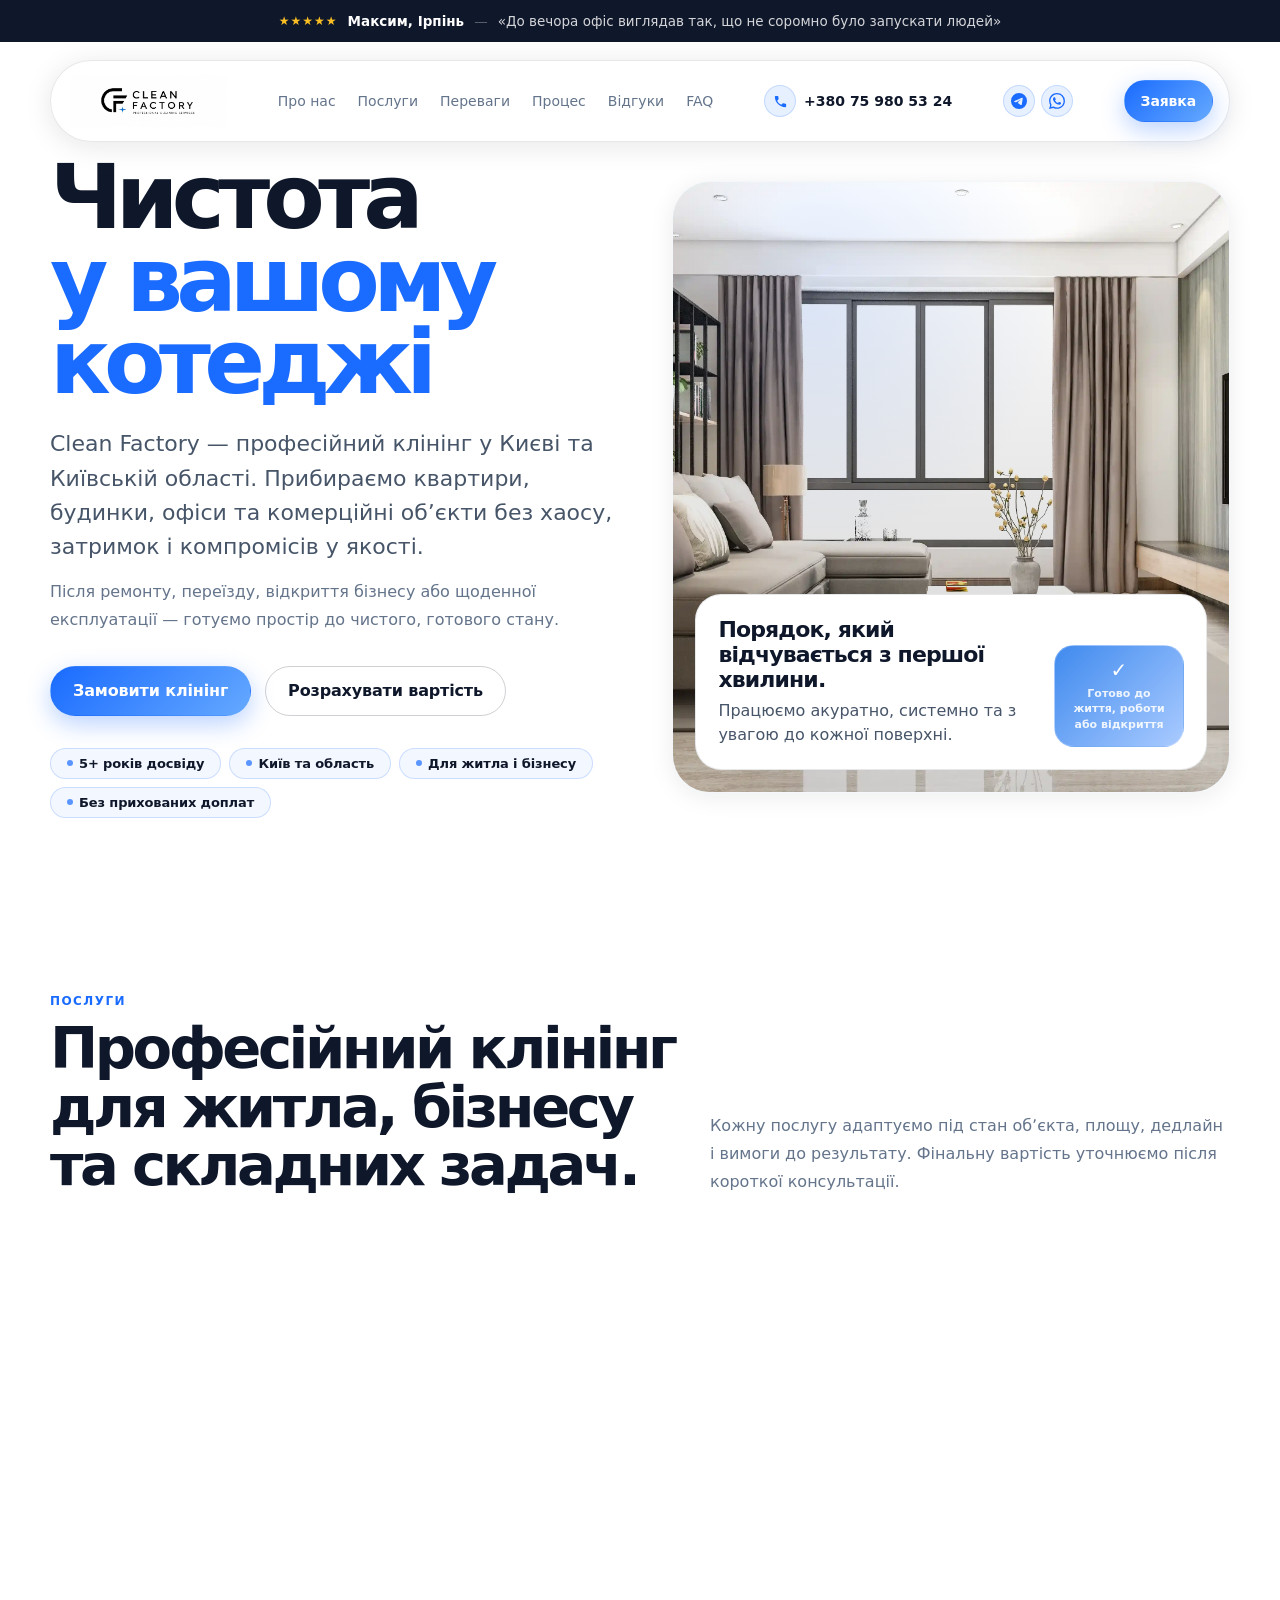
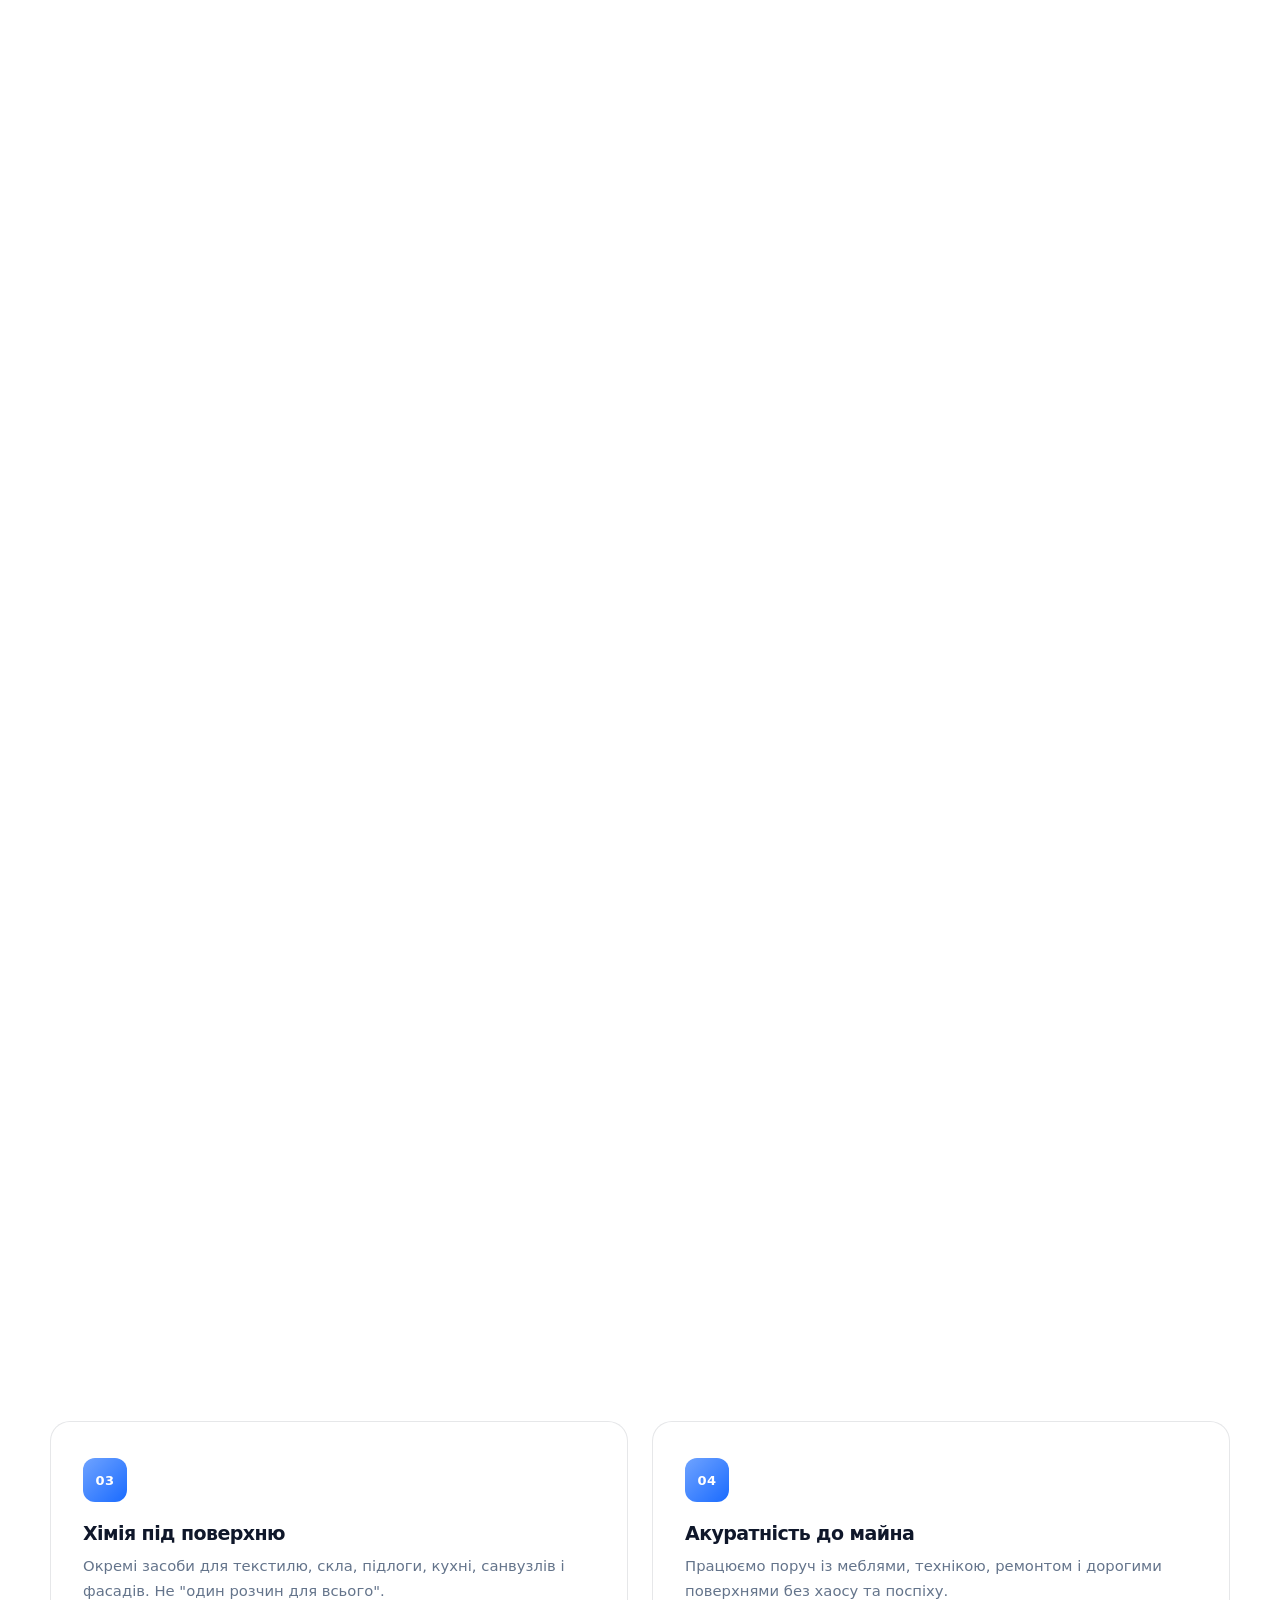
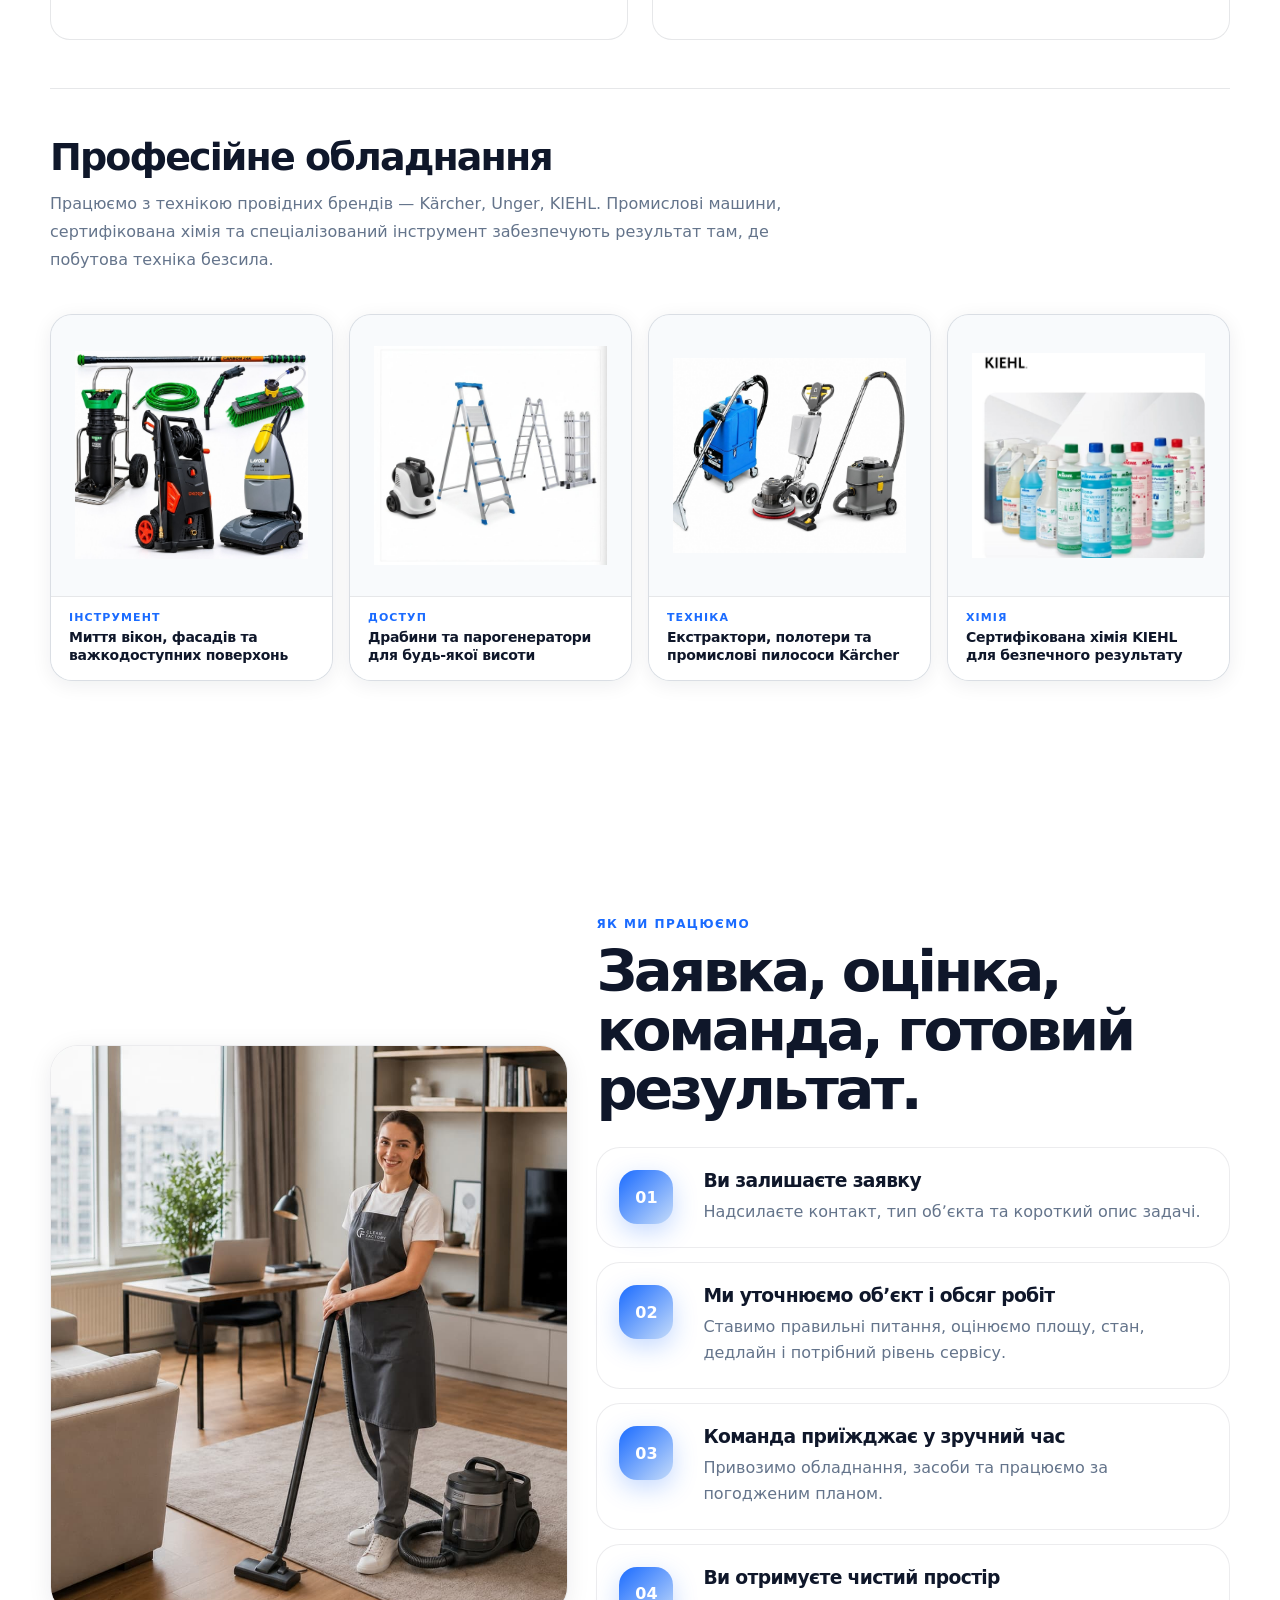
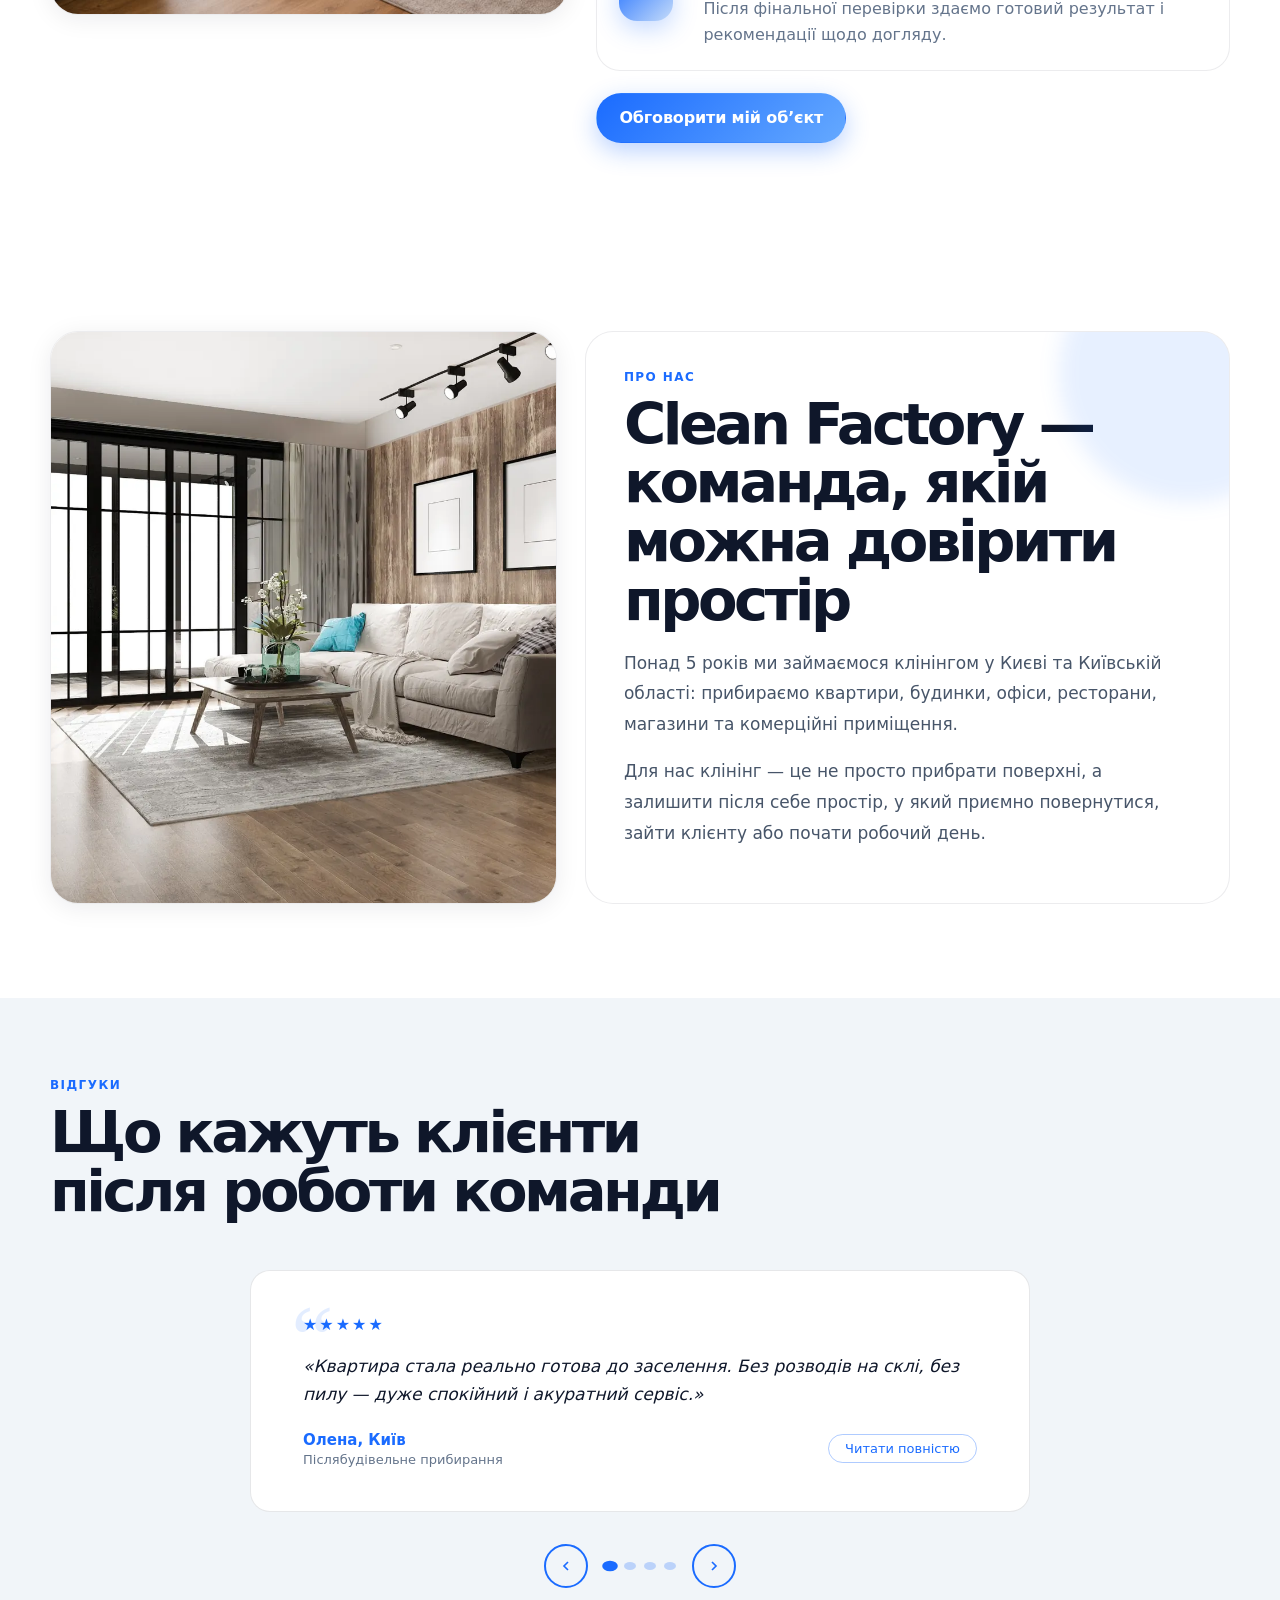
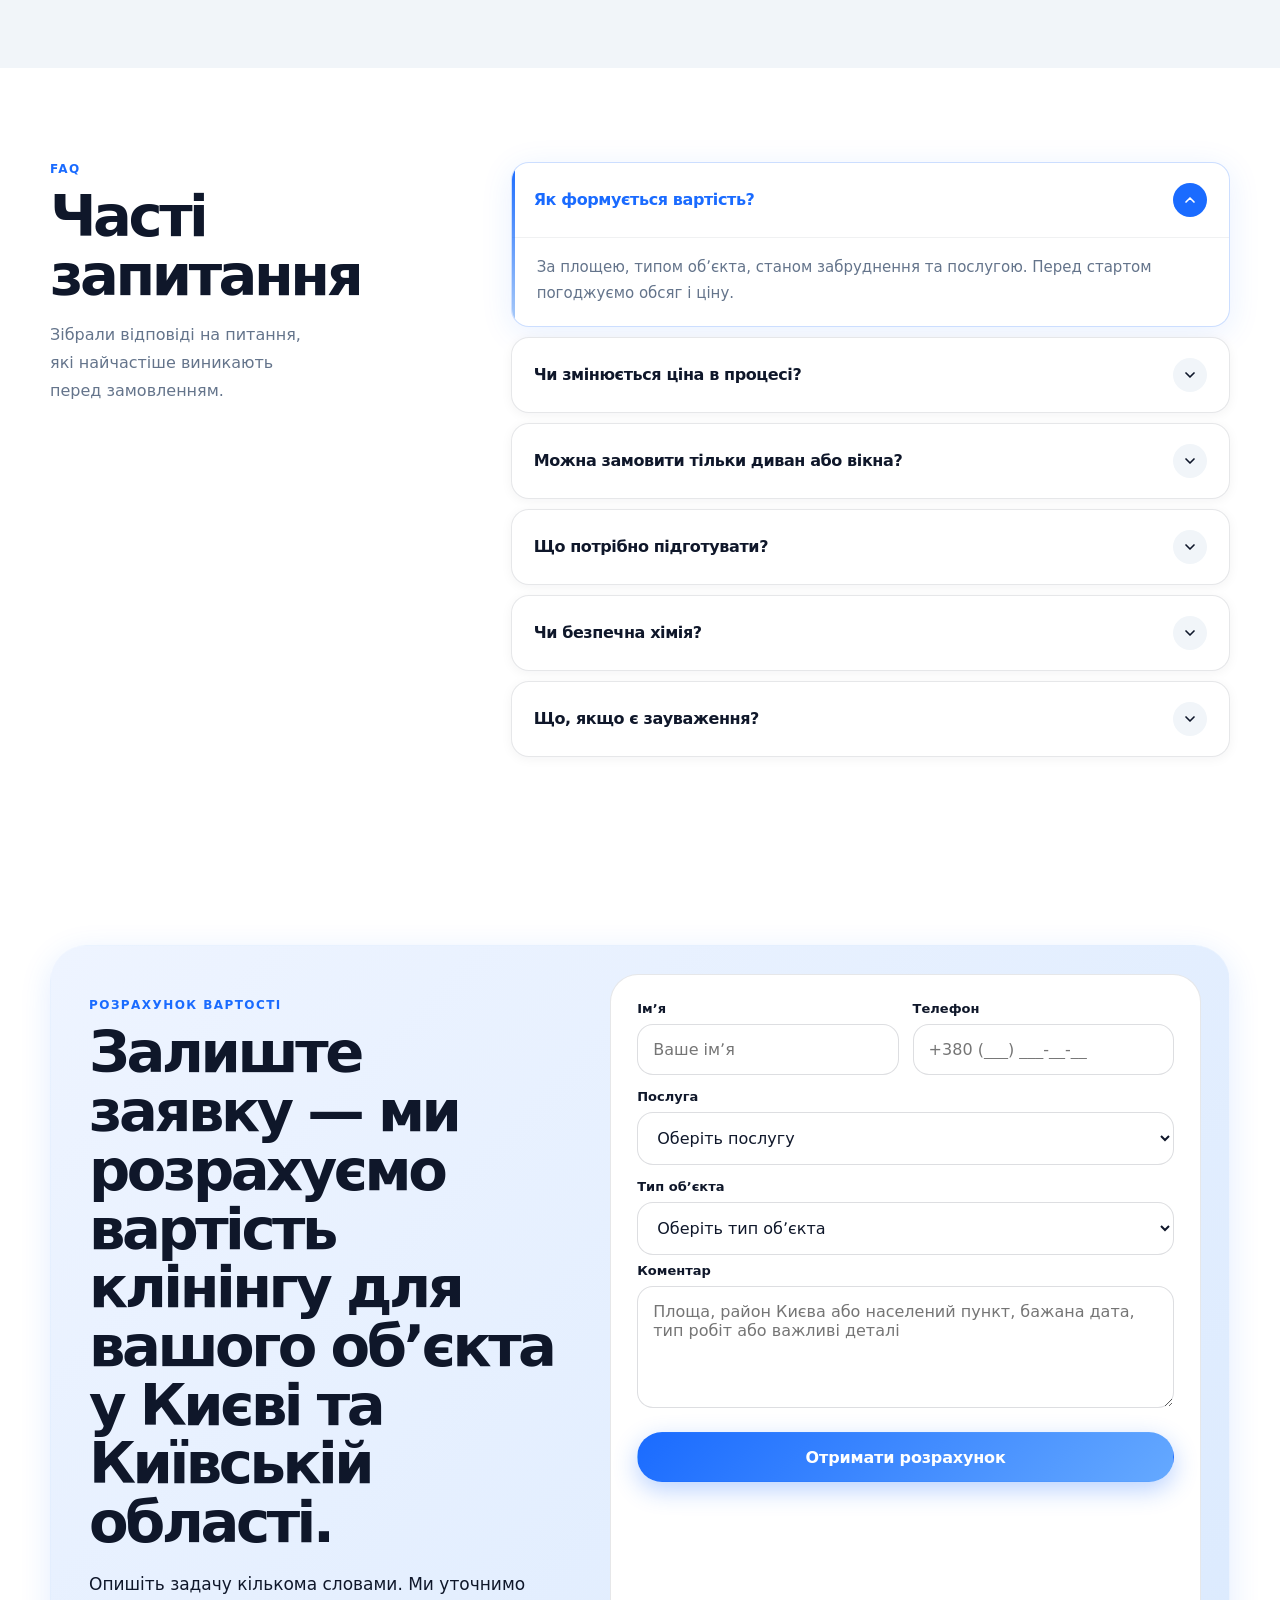
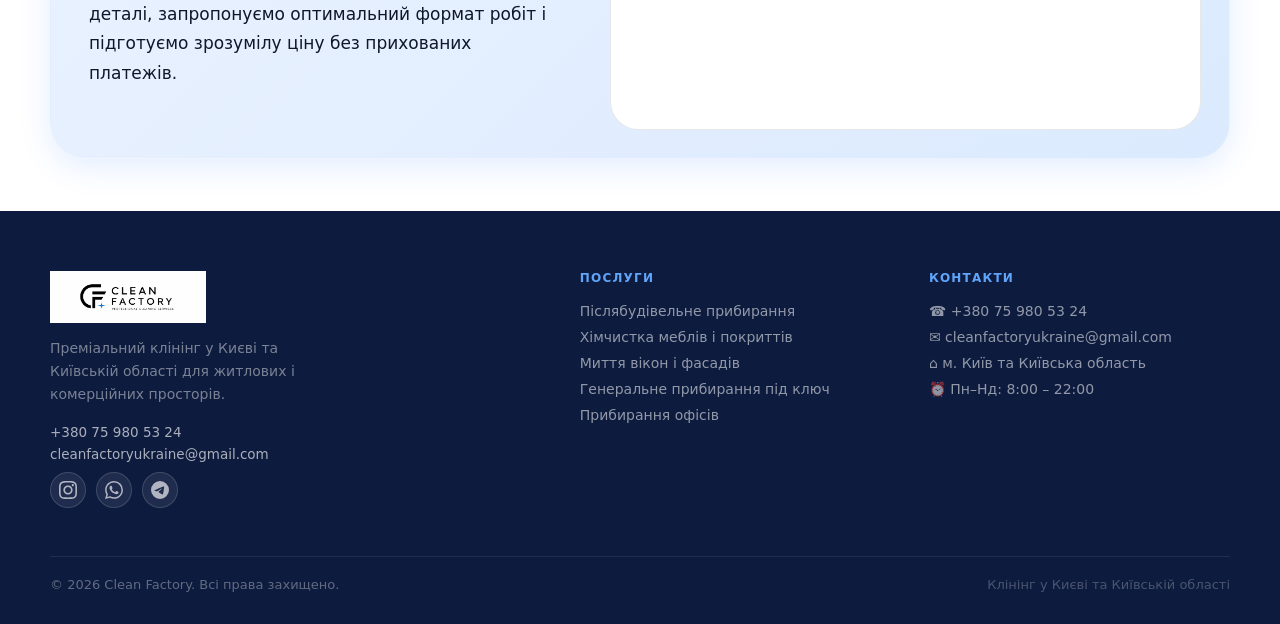
==== index.html @ 44029f69 "Initial commit" ====
<!doctype html>
<html lang="uk">
<head>
  <!-- Google Tag Manager -->
<script>(function(w,d,s,l,i){w[l]=w[l]||[];w[l].push({'gtm.start':
new Date().getTime(),event:'gtm.js'});var f=d.getElementsByTagName(s)[0],
j=d.createElement(s),dl=l!='dataLayer'?'&l='+l:'';j.async=true;j.src=
'https://www.googletagmanager.com/gtm.js?id='+i+dl;f.parentNode.insertBefore(j,f);
})(window,document,'script','dataLayer','GTM-N98GH2J8');</script>
<!-- End Google Tag Manager -->
  <meta charset="UTF-8" />
  <meta name="viewport" content="width=device-width, initial-scale=1.0" />
  <meta name="description" content="Clean Factory — преміальний клінінг у Києві та Київській області. Післябудівельне прибирання, хімчистка меблів і покриттів, миття вікон для квартир, будинків, офісів і комерційних об'єктів." />
  <title>Clean Factory — Клінінг у Києві та Київській області</title>
  <style>
    :root {
      --black: #0f172a;
      --dark: #f1f5f9;
      --gray: #475569;
      --blue: #1A6BFF;
      --white: #ffffff;
      --glass: rgba(15,23,42,.05);
      --line: rgba(15,23,42,.1);
      --muted: #64748b;
      --shadow: 0 4px 24px rgba(15,23,42,.08);
      --radius: 28px;
      --radius-sm: 18px;
      --container: 1180px;
    }

    * { box-sizing: border-box; }
    html {
      scroll-behavior: smooth;
      scroll-padding-top: 132px; /* topbar 42px + nav gap + nav height */
    }
    @media (max-width: 1024px) {
      html { scroll-padding-top: 120px; }
    }
    @media (max-width: 720px) {
      html { scroll-padding-top: 108px; }
    }
    @media (max-width: 480px) {
      html { scroll-padding-top: 134px; }
    }
    body {
      margin: 0;
      font-family: Inter, Montserrat, ui-sans-serif, system-ui, -apple-system, BlinkMacSystemFont, "Segoe UI", sans-serif;
      background: #ffffff;
      color: var(--black);
      overflow-x: hidden;
    }

    body::before {
      content: "";
      position: fixed;
      inset: 0;
      pointer-events: none;
      background-image: none;
      z-index: -1;
    }

    a { color: inherit; text-decoration: none; }
    img { display: block; width: 100%; height: auto; }
    button, input, select, textarea { font: inherit; }

    .container {
      width: min(var(--container), calc(100% - 40px));
      margin: 0 auto;
    }


    /* Topbar reviews */
    .topbar {
      position: fixed;
      top: 0;
      left: 0;
      right: 0;
      height: 42px;
      background: #0f172a;
      display: flex;
      align-items: center;
      justify-content: center;
      z-index: 60;
      overflow: hidden;
    }
    .topbar-item {
      position: absolute;
      display: flex;
      align-items: center;
      gap: 10px;
      font-size: 13.5px;
      color: rgba(255,255,255,.82);
      opacity: 0;
      transition: opacity .6s ease;
      pointer-events: none;
      padding: 0 16px;
      text-align: center;
      white-space: nowrap;
    }
    .topbar-item.active { opacity: 1; pointer-events: auto; }
    .topbar-stars { color: #fbbf24; letter-spacing: 1px; font-size: 12px; }
    .topbar-name { font-weight: 700; color: #fff; }
    .topbar-sep { color: rgba(255,255,255,.3); }

    @media (max-width: 720px) {
      .topbar { height: 38px; }
      .topbar-item { font-size: 12.5px; gap: 7px; }
      .topbar-sep,
      .topbar-item > span:last-child { display: none; }
    }
    @media (max-width: 480px) {
      .topbar { height: 36px; }
      .topbar-item { font-size: 12px; }
      .topbar-stars { font-size: 11px; }
    }


    .nav {
      position: fixed;
      top: 60px;
      left: 50%;
      transform: translateX(-50%);
      width: min(var(--container), calc(100% - 32px));
      z-index: 50;
      display: flex;
      align-items: center;
      justify-content: space-between;
      gap: 20px;
      padding: 14px 16px 14px 20px;
      border: 1px solid var(--line);
      border-radius: 999px;
      background: rgba(255,255,255,.96);
      backdrop-filter: blur(12px);
      box-shadow: 0 4px 28px rgba(15,23,42,.1);
    }

    .logo {
      display: flex;
      align-items: center;
    }
    .logo-img {
      height: 52px;
      width: auto;
      object-fit: contain;
      display: block;
    }
    .nav-close { display: none !important; }
    .nav-cta-mobile { display: none !important; }

    .nav-phone {
      display: flex;
      align-items: center;
      gap: 8px;
      color: var(--black);
      font-size: 14px;
      font-weight: 600;
      white-space: nowrap;
      text-decoration: none;
      flex-shrink: 0;
      transition: color .25s ease;
    }
    .nav-phone:hover { color: var(--blue); }
    .nav-phone-icon {
      width: 32px;
      height: 32px;
      border-radius: 50%;
      background: rgba(26,107,255,.1);
      border: 1px solid rgba(26,107,255,.18);
      display: flex;
      align-items: center;
      justify-content: center;
      color: var(--blue);
      flex-shrink: 0;
      transition: background .25s ease;
    }
    .nav-phone:hover .nav-phone-icon { background: rgba(26,107,255,.2); }
    .nav-social {
      display: flex;
      align-items: center;
      gap: 6px;
    }
    .nav-social-link {
      width: 32px;
      height: 32px;
      border-radius: 50%;
      background: rgba(26,107,255,.1);
      border: 1px solid rgba(26,107,255,.18);
      display: flex;
      align-items: center;
      justify-content: center;
      color: var(--blue);
      flex-shrink: 0;
      transition: background .25s ease;
      text-decoration: none;
    }
    .nav-social-link:hover { background: rgba(26,107,255,.2); }
    .footer-social { display: flex; gap: 10px; margin-top: 10px; }
    .footer-social-link {
      width: 36px;
      height: 36px;
      border-radius: 50%;
      background: rgba(255,255,255,.08);
      border: 1px solid rgba(255,255,255,.14);
      display: flex;
      align-items: center;
      justify-content: center;
      color: rgba(255,255,255,.65);
      transition: background .2s, color .2s;
      text-decoration: none;
    }
    .footer-social-link:hover { background: rgba(255,255,255,.18); color: #fff; }
    @media (max-width: 720px) {
      .nav-phone-text { display: none; }
      .nav-phone-icon { width: 38px; height: 38px; }
    }
    .nav-links {
      display: flex;
      align-items: center;
      gap: 22px;
      color: var(--muted);
      font-size: 14px;
    }
    .nav-links a { transition: color .25s ease; }
    .nav-links a:hover { color: var(--black); }

    .btn {
      display: inline-flex;
      align-items: center;
      justify-content: center;
      gap: 10px;
      min-height: 50px;
      padding: 0 22px;
      border-radius: 999px;
      border: 1px solid transparent;
      font-weight: 750;
      letter-spacing: -.01em;
      cursor: pointer;
      transition: transform .25s ease, box-shadow .25s ease, border-color .25s ease, background .25s ease;
    }
    .btn-primary {
      background: linear-gradient(135deg, var(--blue), #65a9ff);
      color: var(--white);
      box-shadow: 0 8px 24px rgba(26,107,255,.3);
    }
    @media (hover: hover) {
      .btn-primary:hover { transform: translateY(-3px); box-shadow: 0 12px 32px rgba(26,107,255,.4); }
    }
    .btn-ghost {
      background: transparent;
      color: var(--black);
      border-color: rgba(15,23,42,.2);
    }
    @media (hover: hover) {
      .btn-ghost:hover { transform: translateY(-3px); background: rgba(15,23,42,.04); border-color: rgba(15,23,42,.3); }
    }
    .nav .btn { min-height: 42px; padding: 0 16px; font-size: 14px; }

    .hero {
      min-height: 100svh;
      display: grid;
      align-items: center;
      padding: 148px 0 74px;
      position: relative;
    }
    .hero-grid {
      display: grid;
      grid-template-columns: 1.02fr .98fr;
      gap: 42px;
      align-items: center;
    }
    .eyebrow {
      display: inline-flex;
      align-items: center;
      gap: 10px;
      padding: 9px 13px;
      border-radius: 999px;
      color: var(--blue);
      background: rgba(26,107,255,.08);
      border: 1px solid rgba(26,107,255,.2);
      font-size: 13px;
      letter-spacing: .02em;
      margin-bottom: 24px;
    }
    .dot { width: 8px; height: 8px; border-radius: 999px; background: var(--blue); box-shadow: 0 0 24px var(--blue); }
    h1 {
      margin: 0;
      font-size: clamp(46px, 7vw, 92px);
      line-height: .92;
      letter-spacing: -.075em;
      max-width: 760px;
    }
    .blue-text { color: var(--blue); }
    .hero-lead {
      margin: 24px 0 0;
      max-width: 670px;
      color: var(--gray);
      font-size: clamp(18px, 2vw, 22px);
      line-height: 1.55;
    }
    .hero-copy {
      margin: 14px 0 32px;
      max-width: 620px;
      color: var(--muted);
      line-height: 1.75;
    }
    .hero-actions { display: flex; flex-wrap: wrap; gap: 14px; margin-bottom: 32px; }
    .micro-benefits {
      display: flex;
      flex-wrap: wrap;
      gap: 8px;
      max-width: 640px;
    }
    .micro-benefits span {
      display: inline-flex;
      align-items: center;
      gap: 6px;
      padding: 7px 16px;
      border-radius: 999px;
      border: 1px solid rgba(26,107,255,.18);
      background: rgba(26,107,255,.05);
      color: var(--black);
      font-size: 13px;
      font-weight: 550;
      letter-spacing: -.01em;
      white-space: nowrap;
    }
    .micro-benefits span::before {
      content: '';
      display: inline-block;
      width: 6px;
      height: 6px;
      border-radius: 50%;
      background: var(--blue);
      flex-shrink: 0;
      opacity: .7;
    }

    .hero-visual {
      position: relative;
      min-height: 610px;
      border-radius: 38px;
      overflow: hidden;
      background: var(--dark);
      box-shadow: var(--shadow);
      border: 1px solid rgba(255,255,255,.14);
      isolation: isolate;
    }
    .hero-visual img { height: 100%; min-height: 610px; object-fit: cover; filter: saturate(.96) contrast(1.05); }
    .hero-visual::before {
      content: "";
      position: absolute;
      inset: 0;
      background: linear-gradient(180deg, transparent, rgba(0,0,0,.18)), radial-gradient(circle at 25% 20%, rgba(26,107,255,.12), transparent 38%);
      z-index: 1;
    }
    .hero-card {
      position: absolute;
      left: 22px;
      right: 22px;
      bottom: 22px;
      z-index: 2;
      display: grid;
      grid-template-columns: 1fr auto;
      gap: 16px;
      align-items: end;
      padding: 22px;
      border-radius: 26px;
      background: #ffffff;
      border: 1px solid rgba(15,23,42,.1);
      backdrop-filter: blur(0px);
    }
    .hero-card strong { display: block; font-size: 22px; letter-spacing: -.04em; }
    .hero-card p { margin: 7px 0 0; color: var(--gray); line-height: 1.5; }
    .score {
      min-width: 112px;
      max-width: 130px;
      padding: 14px 16px;
      border-radius: 20px;
      display: flex;
      flex-direction: column;
      align-items: center;
      justify-content: center;
      text-align: center;
      gap: 6px;
      background: linear-gradient(135deg, rgba(47,128,237,.92), rgba(100,160,255,.55));
      border: 1px solid rgba(255,255,255,.22);
    }
    .score::before {
      content: '✓';
      display: block;
      font-size: 20px;
      font-weight: 800;
      color: #fff;
      line-height: 1;
    }
    .score small { display: block; font-size: 11px; color: rgba(255,255,255,.88); font-weight: 600; letter-spacing: 0; line-height: 1.4; }

    section { padding: 94px 0; }
    .section-head {
      display: flex;
      justify-content: space-between;
      gap: 28px;
      align-items: end;
      margin-bottom: 34px;
    }
    .section-kicker { color: var(--blue); font-weight: 800; letter-spacing: .12em; text-transform: uppercase; font-size: 12px; margin-bottom: 12px; }
    h2 {
      margin: 0;
      font-size: clamp(34px, 4.5vw, 58px);
      line-height: 1.02;
      letter-spacing: -.06em;
      max-width: 760px;
    }
    .section-text { color: var(--muted); line-height: 1.75; max-width: 520px; margin: 0; }

    .about-grid {
      display: grid;
      grid-template-columns: .88fr 1.12fr;
      gap: 28px;
      align-items: stretch;
    }
    .about-photo {
      border-radius: var(--radius);
      overflow: hidden;
      border: 1px solid rgba(15,23,42,.08);
      min-height: 520px;
      box-shadow: var(--shadow);
    }
    .about-photo img { height: 100%; object-fit: cover; }
    .about-content {
      border-radius: var(--radius);
      background: #ffffff;
      border: 1px solid rgba(15,23,42,.08);
      padding: 38px;
      display: flex;
      flex-direction: column;
      justify-content: space-between;
      overflow: hidden;
      position: relative;
    }
    .about-content::after {
      content: "";
      position: absolute;
      width: 260px;
      height: 260px;
      border-radius: 999px;
      right: -90px;
      top: -90px;
      background: rgba(26,107,255,.1);
      filter: blur(10px);
    }
    .about-content p { color: var(--gray); line-height: 1.8; font-size: 17px; max-width: 720px; position: relative; z-index: 2; }
    .stats {
      display: grid;
      grid-template-columns: repeat(3,1fr);
      gap: 12px;
      position: relative;
      z-index: 2;
      margin-top: 28px;
    }
    .stat { padding: 20px; border: 1px solid var(--line); border-radius: 20px; background: #ffffff; }
    .stat b { display: block; font-size: 34px; letter-spacing: -.05em; }
    .stat span { color: var(--muted); font-size: 13px; }

    .services-grid {
      display: grid;
      grid-template-columns: repeat(3, 1fr);
      gap: 18px;
    }
    .service-card {
      position: relative;
      min-height: 465px;
      border-radius: 26px;
      overflow: hidden;
      border: 1px solid var(--line);
      background: var(--dark);
      box-shadow: 0 4px 20px rgba(15,23,42,.08);
      transition: transform .28s ease, border-color .28s ease, box-shadow .28s ease;
      display: flex;
      flex-direction: column;
    }
    @media (hover: hover) {
      .service-card:hover { transform: translateY(-8px); border-color: rgba(26,107,255,.45); box-shadow: 0 12px 40px rgba(15,23,42,.12); }
    }
    .service-card img { height: 215px; object-fit: cover; filter: saturate(.95) contrast(1.03); flex-shrink: 0; }
    .service-card::before {
      content: "";
      position: absolute;
      inset: 0;
      background: linear-gradient(to bottom, transparent 50%, rgba(15,23,42,.08));
      pointer-events: none;
    }
    .service-body { padding: 24px; position: relative; flex: 1; display: flex; flex-direction: column; }
    .service-index { color: var(--blue); font-weight: 800; font-size: 12px; letter-spacing: .14em; }
    .service-body h3 { margin: 10px 0 10px; font-size: 22px; line-height: 1.15; letter-spacing: -.04em; }
    .service-body p { margin: 0; color: var(--muted); line-height: 1.62; font-size: 14.8px; }
    .service-bottom {
      display: flex;
      align-items: center;
      justify-content: space-between;
      gap: 12px;
      margin-top: auto;
      padding-top: 20px;
    }
    .price { color: var(--black); font-weight: 850; letter-spacing: -.03em; }
    .service-bottom .btn { min-height: 40px; padding: 0 14px; font-size: 13px; }


    /* Benefit cards */
    .benefit-cards {
      display: grid;
      grid-template-columns: repeat(2, 1fr);
      gap: 24px;
      margin: 48px 0;
    }
    .benefit-card {
      background: var(--white);
      border: 1px solid var(--line);
      border-radius: 20px;
      padding: 36px 32px;
      transition: border-color .25s, box-shadow .25s;
    }
    .benefit-card:hover { border-color: rgba(26,107,255,.35); box-shadow: 0 8px 28px rgba(15,23,42,.08); }
    .benefit-card-num {
      display: inline-flex;
      width: 44px;
      height: 44px;
      border-radius: 12px;
      background: linear-gradient(135deg, #6fa3ff, #1a6bff);
      color: #fff;
      font-weight: 800;
      font-size: 13px;
      align-items: center;
      justify-content: center;
      margin-bottom: 20px;
      letter-spacing: .04em;
    }
    .benefit-card h3 { font-size: 19px; margin: 0 0 10px; letter-spacing: -.03em; }
    .benefit-card p { color: var(--muted); line-height: 1.65; margin: 0; font-size: 14.8px; }

    /* Reviews slider */
    #reviews { padding: 80px 0; background: var(--dark); }
    .reviews-wrap { position: relative; margin-top: 48px; }
    .reviews-overflow { overflow: hidden; border-radius: 20px; }
    .reviews-track {
      display: flex;
      transition: transform .55s cubic-bezier(.4,0,.2,1);
    }
    .review-card {
      min-width: 100%;
      padding: 0;
    }
    .review-inner {
      background: var(--white);
      border: 1px solid var(--line);
      border-radius: 20px;
      padding: 44px 52px;
      max-width: 780px;
      margin: 0 auto;
      position: relative;
    }
    .review-inner::before {
      content: "\201C";
      position: absolute;
      top: 20px;
      left: 40px;
      font-size: 96px;
      line-height: 1;
      color: rgba(26,107,255,.12);
      font-family: Georgia, serif;
      pointer-events: none;
    }
    .review-stars { color: var(--blue); font-size: 16px; margin-bottom: 18px; letter-spacing: 2px; }
    .review-quote { font-size: 17px; line-height: 1.68; color: var(--black); margin: 0 0 22px; font-style: italic; position: relative; z-index: 1; }
    .review-footer { display: flex; align-items: center; justify-content: space-between; gap: 12px; flex-wrap: wrap; }
    .review-author { font-weight: 700; font-size: 15px; color: var(--blue); }
    .review-service { font-size: 13px; color: var(--muted); margin-top: 3px; }
    .review-expand-btn { background: none; border: 1px solid rgba(26,107,255,.35); color: var(--blue); font-size: 13px; padding: 6px 16px; border-radius: 999px; cursor: pointer; transition: background .2s, color .2s; white-space: nowrap; flex-shrink: 0; }
    .review-expand-btn:hover { background: var(--blue); color: #fff; border-color: var(--blue); }
    .review-full-text { font-size: 15px; line-height: 1.7; color: var(--muted); margin: 18px 0 0; display: none; }
    .review-full-text.open { display: block; }
    .reviews-controls {
      display: flex;
      align-items: center;
      justify-content: center;
      gap: 16px;
      margin-top: 32px;
    }
    .reviews-btn {
      width: 44px;
      height: 44px;
      border-radius: 50%;
      border: 2px solid var(--blue);
      background: transparent;
      color: var(--blue);
      font-size: 18px;
      cursor: pointer;
      display: flex;
      align-items: center;
      justify-content: center;
      transition: background .2s, color .2s;
      flex-shrink: 0;
    }
    .reviews-btn:hover { background: var(--blue); color: #fff; }
    .reviews-dots { display: flex; gap: 8px; align-items: center; }
    .reviews-dot {
      width: 8px;
      height: 8px;
      border-radius: 50%;
      background: rgba(26,107,255,.25);
      cursor: pointer;
      transition: background .25s, transform .25s;
      border: none;
    }
    .reviews-dot.active { background: var(--blue); transform: scale(1.3); }

    /* Feature blocks (Equipment / Team / etc.) */
    .feat-blocks { margin-top: 16px; }
    .feat-block {
      padding: 48px 0;
      border-top: 1px solid var(--line);
    }
    .feat-block-head {
      display: grid;
      grid-template-columns: 68px 1fr;
      gap: 32px;
      align-items: start;
      margin-bottom: 32px;
    }
    .feat-num {
      font-size: 12px;
      font-weight: 800;
      letter-spacing: .14em;
      text-transform: uppercase;
      color: var(--blue);
      padding-top: 10px;
    }
    .feat-title {
      margin: 0 0 12px;
      font-size: clamp(26px, 3vw, 38px);
      letter-spacing: -.05em;
      line-height: 1.08;
    }
    .feat-desc {
      margin: 0;
      color: var(--muted);
      line-height: 1.74;
      font-size: 16px;
      max-width: 740px;
    }
    .feat-block--full .feat-block-head { grid-template-columns: 1fr; }

    .process-wrap {
      display: grid;
      grid-template-columns: .9fr 1.1fr;
      gap: 28px;
      align-items: center;
    }
    .process-visual { position: relative; border-radius: var(--radius); overflow: hidden; border: 1px solid rgba(15,23,42,.08); min-height: 570px; box-shadow: var(--shadow); }
    .process-visual img { position: absolute; inset: 0; width: 100%; height: 100%; object-fit: cover; display: block; }
    .steps { display: grid; gap: 14px; }
    .step {
      display: grid;
      grid-template-columns: 66px 1fr;
      gap: 18px;
      align-items: start;
      padding: 22px;
      border-radius: 24px;
      border: 1px solid rgba(15,23,42,.08);
      background: #ffffff;
    }
    .step-number {
      color: #ffffff;
      width: 54px;
      height: 54px;
      border-radius: 18px;
      display: grid;
      place-items: center;
      background: linear-gradient(135deg, var(--blue), rgba(47,128,237,.28));
      font-weight: 850;
      box-shadow: 0 8px 24px rgba(26,107,255,.25);
    }
    .step h3 { margin: 0 0 8px; letter-spacing: -.035em; }
    .step p { margin: 0; color: var(--muted); line-height: 1.62; }
    .process-actions { margin-top: 22px; }

    /* FAQ */
    .faq-wrap {
      display: grid;
      grid-template-columns: minmax(210px, .9fr) 1.6fr;
      gap: 56px;
      align-items: start;
    }
    .faq-intro { position: sticky; top: 140px; }
    .faq-intro .section-text { margin-top: 16px; max-width: 270px; }
    .faq-list { display: flex; flex-direction: column; gap: 10px; }
    .faq-item {
      position: relative;
      background: var(--white);
      border-radius: var(--radius-sm);
      border: 1px solid var(--line);
      box-shadow: 0 2px 12px rgba(15,23,42,.05);
      overflow: hidden;
      transition: border-color .25s, box-shadow .25s;
    }
    .faq-item::before {
      content: '';
      position: absolute;
      left: 0; top: 0; bottom: 0;
      width: 3px;
      background: linear-gradient(180deg, var(--blue), rgba(47,128,237,.4));
      opacity: 0;
      transition: opacity .3s;
    }
    .faq-item.open {
      border-color: rgba(26,107,255,.22);
      box-shadow: 0 6px 32px rgba(26,107,255,.1);
    }
    .faq-item.open::before { opacity: 1; }
    .faq-question {
      width: 100%;
      background: none;
      border: none;
      cursor: pointer;
      display: flex;
      justify-content: space-between;
      align-items: center;
      gap: 16px;
      padding: 20px 22px;
      text-align: left;
      font-size: 16px;
      font-weight: 700;
      color: var(--black);
      letter-spacing: -.025em;
      line-height: 1.4;
      transition: color .2s;
    }
    .faq-question:hover { color: var(--blue); }
    .faq-item.open .faq-question { color: var(--blue); }
    .faq-chevron {
      flex-shrink: 0;
      width: 34px; height: 34px;
      border-radius: 50%;
      background: var(--dark);
      display: grid;
      place-items: center;
      transition: background .25s, transform .38s cubic-bezier(.4,0,.2,1);
    }
    .faq-chevron svg { stroke: var(--black); transition: stroke .25s; }
    .faq-item.open .faq-chevron { background: var(--blue); transform: rotate(180deg); }
    .faq-item.open .faq-chevron svg { stroke: #fff; }
    .faq-answer {
      display: grid;
      grid-template-rows: 0fr;
      transition: grid-template-rows .38s cubic-bezier(.4,0,.2,1);
    }
    .faq-item.open .faq-answer { grid-template-rows: 1fr; }
    .faq-answer-inner { overflow: hidden; }
    .faq-answer-body {
      padding: 0 22px 20px 25px;
      color: var(--muted);
      line-height: 1.75;
      font-size: 15px;
      border-top: 1px solid rgba(15,23,42,.06);
      padding-top: 16px;
    }

    .gallery {
      display: grid;
      grid-template-columns: 1.18fr .82fr .82fr;
      grid-auto-rows: 260px;
      gap: 16px;
    }
    .gallery-item {
      position: relative;
      overflow: hidden;
      border-radius: 26px;
      border: 1px solid var(--line);
      background: var(--dark);
      box-shadow: 0 4px 16px rgba(15,23,42,.08);
    }
    .gallery-item:nth-child(1) { grid-row: span 2; }
    .gallery-item:nth-child(4) { grid-column: span 2; }
    .gallery-item img { height: 100%; object-fit: cover; transition: transform .6s ease; }
    @media (hover: hover) {
      .gallery-item:hover img { transform: scale(1.055); }
    }
    .caption {
      position: absolute;
      left: 14px;
      bottom: 14px;
      padding: 10px 13px;
      border-radius: 999px;
      background: rgba(26,107,255,.25);
      border: 1px solid rgba(255,255,255,.16);
      backdrop-filter: blur(14px);
      color: rgb(255, 255, 255);
      font-size: 13px;
      font-weight: 700;
    }

    /* Team photo grid */
    .team-grid {
      display: grid;
      grid-template-columns: repeat(4, 1fr);
      gap: 16px;
    }
    .team-card {
      border-radius: 22px;
      overflow: hidden;
      border: 1px solid var(--line);
      background: var(--dark);
      box-shadow: 0 4px 20px rgba(15,23,42,.07);
      transition: transform .28s ease, box-shadow .28s ease;
    }
    @media (hover: hover) {
      .team-card:hover { transform: translateY(-6px); box-shadow: 0 12px 36px rgba(15,23,42,.13); }
    }
    .team-card img {
      width: 100%;
      aspect-ratio: 3 / 4;
      object-fit: cover;
      object-position: top center;
      display: block;
    }

    /* Equipment showcase */
    .equip-grid {
      display: grid;
      grid-template-columns: repeat(4, 1fr);
      gap: 16px;
      margin-top: 40px;
    }
    .equip-card {
      border-radius: 22px;
      overflow: hidden;
      border: 1px solid var(--line);
      background: var(--dark);
      box-shadow: 0 4px 20px rgba(15,23,42,.07);
      transition: transform .28s ease, box-shadow .28s ease;
    }
    @media (hover: hover) {
      .equip-card:hover { transform: translateY(-6px); box-shadow: 0 12px 36px rgba(15,23,42,.13); }
    }
    .equip-card-img {
      width: 100%;
      aspect-ratio: 1 / 1;
      object-fit: contain;
      background: #f8fafc;
      padding: 24px;
    }
    .equip-card-label {
      padding: 14px 18px 16px;
      background: #ffffff;
      border-top: 1px solid var(--line);
    }
    .equip-card-label span {
      display: block;
      font-size: 11px;
      font-weight: 800;
      letter-spacing: .1em;
      text-transform: uppercase;
      color: var(--blue);
      margin-bottom: 4px;
    }
    .equip-card-label p {
      margin: 0;
      font-size: 14px;
      font-weight: 650;
      color: var(--black);
      letter-spacing: -.02em;
      line-height: 1.3;
    }

    .cta-section { padding-bottom: 38px; }
    .cta-card {
      display: grid;
      grid-template-columns: .92fr 1.08fr;
      gap: 28px;
      padding: 28px;
      border-radius: 36px;
      border: 1px solid rgba(255,255,255,.16);
      background: linear-gradient(135deg, #EEF4FF 0%, #DBEAFE 100%);
      box-shadow: 0 8px 32px rgba(26,107,255,.12);
      overflow: hidden;
      position: relative;
    }
    .cta-info { padding: 24px 18px 24px 10px; }
    .cta-info p { color: var(--black); line-height: 1.75; font-size: 17px; }
    .contact-list { display: grid; gap: 12px; margin-top: 28px; }
    .contact-list a, .contact-list span {
      display: flex;
      gap: 12px;
      align-items: center;
      color: var(--gray);
      padding: 14px 16px;
      border-radius: 18px;
      background: rgba(255,255,255,.7);
      border: 1px solid rgba(15,23,42,.08);
    }
    .form {
      padding: 26px;
      border-radius: 28px;
      background: #ffffff;
      border: 1px solid rgba(15,23,42,.1);
      backdrop-filter: none;
    }
    .form-grid { display: grid; grid-template-columns: repeat(2,1fr); gap: 14px; }
    .field { display: grid; gap: 8px; }
    .field.full { grid-column: 1 / -1; }
    label { color: var(--black); font-size: 13px; font-weight: 700; }
    input, select, textarea {
      width: 100%;
      border: 1px solid rgba(15,23,42,.14);
      background: #ffffff;
      color: var(--black);
      border-radius: 16px;
      padding: 15px 15px;
      outline: none;
      transition: border-color .25s ease, box-shadow .25s ease, background .25s ease;
    }
    select option { background: #ffffff; color: #0f172a; }
    textarea { min-height: 122px; resize: vertical; }
    input:focus, select:focus, textarea:focus {
      border-color: rgba(26,107,255,.7);
      box-shadow: 0 0 0 4px rgba(26,107,255,.12);
      background: #ffffff;
    }
    .form .btn { width: 100%; margin-top: 16px; }
    .form-note { color: var(--gray); font-size: 12.5px; line-height: 1.5; margin: 14px 0 0; }

    .site-footer {
      padding: 60px 0 0;
      color: rgba(255,255,255,.55);
      font-size: 14px;
      border-top: none;
      background: #0d1b3e;
    }
    .footer-top {
      display: grid;
      grid-template-columns: 1.6fr 1fr 1fr;
      gap: 48px;
      padding-bottom: 48px;
    }
    .footer-logo { font-size: 16px; margin-bottom: 14px; }
    .footer-desc { color: rgba(255,255,255,.45); line-height: 1.65; margin: 0 0 18px; max-width: 280px; }
    .footer-contacts-inline { display: flex; flex-direction: column; gap: 6px; }
    .footer-contacts-inline a { color: rgba(255,255,255,.65); font-size: 13.5px; transition: color .2s; }
    .footer-contacts-inline a:hover { color: var(--white); }
    .footer-col-title {
      font-weight: 700;
      font-size: 12px;
      letter-spacing: .1em;
      text-transform: uppercase;
      color: #60a5fa;
      margin-bottom: 18px;
    }
    .footer-col ul { list-style: none; margin: 0; padding: 0; display: flex; flex-direction: column; gap: 10px; }
    .footer-col ul li a,
    .footer-col ul li span { color: rgba(255,255,255,.55); transition: color .2s; font-size: 14px; }
    .footer-col ul li a:hover { color: var(--white); }
    .footer-bottom {
      display: flex;
      justify-content: space-between;
      align-items: center;
      gap: 16px;
      border-top: 1px solid rgba(255,255,255,.08);
      padding: 20px 0 32px;
      font-size: 13px;
      color: rgba(255,255,255,.35);
    }
    .footer-tagline { color: rgba(255,255,255,.25); }

    .reveal { opacity: 0; transform: translateY(26px); transition: opacity .75s ease, transform .75s ease; }
    .reveal.in-view { opacity: 1; transform: translateY(0); }

    .mobile-menu-btn { display: none; }

    .nav-burger {
      display: none;
      flex-direction: column;
      justify-content: center;
      gap: 5px;
      width: 40px;
      height: 40px;
      padding: 8px;
      background: var(--glass);
      border: 1px solid var(--line);
      border-radius: 10px;
      cursor: pointer;
      flex-shrink: 0;
    }
    .nav-burger span {
      display: block;
      width: 100%;
      height: 2px;
      background: var(--black);
      border-radius: 2px;
      transition: transform .25s ease, opacity .25s ease;
      transform-origin: center;
    }
    .nav-burger.open span:nth-child(1) { transform: translateY(7px) rotate(45deg); }
    .nav-burger.open span:nth-child(2) { opacity: 0; transform: scaleX(0); }
    .nav-burger.open span:nth-child(3) { transform: translateY(-7px) rotate(-45deg); }

    .nav-overlay {
      display: none;
      position: fixed;
      inset: 0;
      background: rgba(0,0,0,.55);
      z-index: 40;
      backdrop-filter: blur(4px);
      opacity: 0;
      pointer-events: none;
      transition: opacity .25s ease;
    }
    .nav-overlay.open { opacity: 1; pointer-events: auto; }

    @media (max-width: 1024px) {
      .hero-grid, .about-grid, .process-wrap, .faq-wrap, .cta-card { grid-template-columns: 1fr; }
      .faq-intro { position: static; }
      .services-grid, .benefits { grid-template-columns: repeat(2, 1fr); }
      .equip-grid, .team-grid { grid-template-columns: repeat(2, 1fr); }
      .review-inner { padding: 36px 40px; }
      .services-grid { grid-template-columns: repeat(2, 1fr); }
      .gallery { grid-template-columns: repeat(2, 1fr); }
      .gallery-item:nth-child(1), .gallery-item:nth-child(4) { grid-row: auto; grid-column: auto; }
      .nav-links { display: none; }
      .nav-burger { display: flex; }
      .nav-links.open {
        display: flex;
        flex-direction: column;
        align-items: flex-start;
        gap: 0;
        position: fixed;
        top: 0;
        left: 0;
        right: 0;
        background: rgba(17,17,17,.97);
        backdrop-filter: blur(24px);
        border-bottom: 1px solid var(--line);
        padding: 72px 24px 32px;
        z-index: 65;
        animation: slideDown .28s ease;
      }
      .nav-links.open a {
        width: 100%;
        font-size: 18px;
        font-weight: 600;
        color: var(--white);
        padding: 14px 0;
        border-bottom: 1px solid var(--line);
      }
      .nav-links.open a:last-child { border-bottom: none; }
      .nav-close {
        display: none;
        position: absolute;
        top: 16px;
        right: 16px;
        width: 40px;
        height: 40px;
        align-items: center;
        justify-content: center;
        background: #ffffff;
        border: 1px solid var(--line);
        border-radius: 10px;
        color: var(--black);
        font-size: 22px;
        line-height: 1;
        cursor: pointer;
      }
      .nav-links.open .nav-close { display: flex !important; }
      .nav-links.open .nav-cta-mobile {
        display: inline-flex;
        margin-top: 20px;
        width: 100%;
        justify-content: center;
        padding: 0 22px;
        min-height: 50px;
        border-bottom: none !important;
        font-size: 15px;
      }
      .nav-overlay { display: block; }

      .hero {
        overflow: hidden;
        background:
          radial-gradient(ellipse 65% 55% at 94% 6%, rgba(26,107,255,.11) 0%, transparent 60%),
          radial-gradient(ellipse 55% 45% at 6% 90%, rgba(26,107,255,.07) 0%, transparent 55%),
          #fff;
      }
      .hero::before {
        content: '';
        position: absolute;
        width: 380px;
        height: 380px;
        border-radius: 50%;
        background: radial-gradient(circle, rgba(26,107,255,.24) 0%, rgba(101,169,255,.07) 55%, transparent 100%);
        right: -110px;
        top: 10px;
        filter: blur(56px);
        animation: orbDrift 7s ease-in-out infinite;
        pointer-events: none;
        z-index: 0;
      }
      .hero::after {
        content: '';
        position: absolute;
        width: 270px;
        height: 270px;
        border-radius: 50%;
        background: radial-gradient(circle, rgba(26,107,255,.18) 0%, rgba(101,169,255,.05) 60%, transparent 100%);
        left: -80px;
        bottom: 30px;
        filter: blur(48px);
        animation: orbDrift 9s ease-in-out infinite reverse;
        pointer-events: none;
        z-index: 0;
      }
      .hero .container { position: relative; z-index: 1; }
      .footer-top { grid-template-columns: 1fr 1fr; gap: 32px; }
      .footer-brand { grid-column: 1 / -1; }

      /* Hero: hide visual on tablet/mobile */
      .hero { padding-bottom: 40px; }
      .hero-visual { display: none; }
      .about-photo { display: none !important; }
      .process-visual { display: none !important; }
      .br-desktop { display: none; }
    }

    @media (max-width: 720px) {
      .benefit-cards { grid-template-columns: 1fr; }
      .review-inner { padding: 32px 28px; }
      .container { width: min(100% - 28px, var(--container)); }
      .nav { top: 52px; border-radius: 22px; width: calc(100% - 20px); gap: 8px; padding: 10px 12px 10px 16px; }
      .nav-social { display: none; }
      .nav-burger { display: flex; }
      .nav-links.open {
        display: flex;
        flex-direction: column;
        align-items: flex-start;
        gap: 0;
        position: fixed;
        top: 0;
        left: 0;
        right: 0;
        background: rgba(17,17,17,.97);
        backdrop-filter: blur(24px);
        border-bottom: 1px solid var(--line);
        padding: 72px 24px 32px;
        z-index: 45;
        animation: slideDown .28s ease;
      }
      .nav-links.open a {
        width: 100%;
        font-size: 18px;
        font-weight: 600;
        color: var(--white);
        padding: 14px 0;
        border-bottom: 1px solid var(--line);
      }
      .nav-links.open a:last-child { border-bottom: none; }
      .nav-close {
        display: none;
        position: absolute;
        top: 16px;
        right: 16px;
        width: 40px;
        height: 40px;
        align-items: center;
        justify-content: center;
        background: #ffffff;
        border: 1px solid var(--line);
        border-radius: 10px;
        color: var(--black);
        font-size: 22px;
        line-height: 1;
        cursor: pointer;
      }
      .nav-links.open .nav-close { display: flex !important; }
      .nav-links.open .nav-cta-mobile {
        display: inline-flex;
        margin-top: 20px;
        width: 100%;
        justify-content: center;
        padding: 0 22px;
        min-height: 50px;
        border-bottom: none !important;
        font-size: 15px;
      }
      .nav-overlay { display: block; }
      @keyframes slideDown { from { transform: translateY(-100%); opacity: 0; } to { transform: translateY(0); opacity: 1; } }
      .hero { padding-top: 132px; padding-bottom: 60px; }
      .hero-grid { gap: 0; }
      h1 { font-size: clamp(36px, 11vw, 56px); }
      .hero-lead { font-size: 16px; }
      .hero-actions { flex-direction: column; }
      .btn { width: 100%; }
      .nav .btn { width: auto; }
      .micro-benefits { display: none; }
      .score { min-width: 100px; max-width: 120px; padding: 12px; }
      section { padding: 56px 0; }
      .section-head { display: block; }
      .section-text { margin-top: 16px; }
      .about-content { padding: 24px; }
      .stats, .services-grid, .benefits, .form-grid { grid-template-columns: 1fr; }
      .feat-block { padding: 32px 0; }
      .feat-block-head { grid-template-columns: 1fr; gap: 12px; }
      .feat-num { padding-top: 0; }
      .equip-grid { grid-template-columns: repeat(2, 1fr); gap: 12px; }
      .service-card { min-height: auto; }
      .gallery { grid-template-columns: 1fr; grid-auto-rows: 220px; }
      .step { grid-template-columns: 1fr; }
      .cta-card { padding: 18px; border-radius: 28px; }
      .form { padding: 18px; }
      textarea { min-height: 100px; }
      .footer-top { grid-template-columns: 1fr; gap: 32px; }
      .footer-brand { grid-column: auto; }
      .footer-bottom { flex-direction: column; align-items: flex-start; gap: 8px; }
      .footer-tagline { display: none; }
      .br-desktop { display: none; }
      .about-photo { display: none !important; }
    }

    @media (max-width: 480px) {
      .container { width: min(100% - 20px, var(--container)); }
      .nav { width: calc(100% - 16px); padding: 10px 12px 10px 16px; top: 52px; }
      h1 { font-size: clamp(30px, 9vw, 46px); }
      .hero { padding-top: 134px; padding-bottom: 48px; min-height: auto; }
      .micro-benefits { display: none; }
      .services-grid, .benefits { grid-template-columns: 1fr; }
      .stat-number { font-size: 34px; }
      .section-kicker { font-size: 11px; }
      section { padding: 48px 0; }
      .cta-card { padding: 16px; border-radius: 22px; }
      .form { padding: 14px; gap: 14px; }
      .gallery { grid-auto-rows: 200px; }
      .footer-top { gap: 24px; }
      .footer-contacts-inline { flex-direction: column; }
      .review-inner { padding: 28px 20px; }
      .review-inner::before { font-size: 64px; left: 16px; top: 12px; }
    }

    /* ── 375px ── */
    @media (max-width: 390px) {
      .container { width: min(100% - 16px, var(--container)); }
      html { scroll-padding-top: 134px; }
      h1 { font-size: clamp(26px, 8vw, 34px); line-height: 1.06; }
      .hero { padding-top: 134px; padding-bottom: 32px; min-height: auto; }
      .hero-lead { font-size: 14.5px; line-height: 1.58; margin-top: 16px; }
      .hero-copy { font-size: 14px; line-height: 1.55; }
      .hero-actions { gap: 10px; margin-bottom: 0; }
      .btn { min-height: 48px; font-size: 14.5px; }
      section { padding: 38px 0; }
      .section-kicker { font-size: 10px; }
      h2 { font-size: clamp(22px, 7vw, 30px); }
      .stat-number { font-size: 30px; }
      .step { gap: 10px; padding: 16px; }
      .step-number { width: 46px; height: 46px; border-radius: 14px; font-size: 15px; }
      .step h3 { font-size: 15px; }
      .service-card { border-radius: 20px; }
      .cta-card { padding: 14px; }
      .form { padding: 12px; gap: 12px; }
      .faq-question { font-size: 14.5px; padding: 16px 18px; }
      .faq-answer-body { font-size: 14px; padding: 12px 18px 16px 20px; }
      .review-inner { padding: 24px 18px; }
      .footer-top { gap: 20px; }
    }

    @keyframes wordSlideIn {
      from { opacity: 0; transform: translateY(16px); }
      to   { opacity: 1; transform: translateY(0); }
    }
    .rotating-phrase {
      display: inline-block;
      animation: wordSlideIn .4s cubic-bezier(.22,.61,.36,1) forwards;
    }
    @media (max-width: 1024px) {
      .rotating-phrase { margin-left: 0.25em; }
    }

    @keyframes orbDrift {
      0%, 100% { transform: translate(0, 0) scale(1); }
      33%       { transform: translate(14px, -20px) scale(1.05); }
      66%       { transform: translate(-10px, 12px) scale(.96); }
    }

    .mobile-social-bar {
      display: none;
    }
    @media (max-width: 720px) {
      .mobile-social-bar {
        display: flex;
        position: fixed;
        bottom: 20px;
        right: 16px;
        flex-direction: column;
        gap: 12px;
        z-index: 999;
      }
      .mobile-social-btn {
        width: 50px;
        height: 50px;
        border-radius: 50%;
        display: flex;
        align-items: center;
        justify-content: center;
        color: #fff;
        box-shadow: 0 4px 16px rgba(0,0,0,.3);
        transition: transform .2s, box-shadow .2s;
        text-decoration: none;
      }
      .mobile-social-btn:hover { transform: scale(1.08); box-shadow: 0 6px 20px rgba(0,0,0,.4); }
      .mobile-social-btn--tg  { background: #2AABEE; }
      .mobile-social-btn--wa  { background: #25D366; }
    }
  </style>
</head>
<body>
<!-- Google Tag Manager (noscript) -->
<noscript><iframe src="https://www.googletagmanager.com/ns.html?id=GTM-N98GH2J8"
height="0" width="0" style="display:none;visibility:hidden"></iframe></noscript>
<!-- End Google Tag Manager (noscript) -->
  <div class="topbar" id="topbar">
    <div class="topbar-item active">
      <span class="topbar-stars">★★★★★</span>
      <span class="topbar-name">Олена, Київ</span>
      <span class="topbar-sep">—</span>
      <span>«Квартира стала реально готова до заселення. Дуже спокійний і акуратний сервіс»</span>
    </div>
    <div class="topbar-item">
      <span class="topbar-stars">★★★★★</span>
      <span class="topbar-name">Максим, Ірпінь</span>
      <span class="topbar-sep">—</span>
      <span>«До вечора офіс виглядав так, що не соромно було запускати людей»</span>
    </div>
    <div class="topbar-item">
      <span class="topbar-stars">★★★★★</span>
      <span class="topbar-name">Ірина, Борщагівка</span>
      <span class="topbar-sep">—</span>
      <span>«Тканина стала світлішою, зник запах. Все зробили акуратно, без різкого запаху хімії»</span>
    </div>
    <div class="topbar-item">
      <span class="topbar-stars">★★★★★</span>
      <span class="topbar-name">Андрій, Київ</span>
      <span class="topbar-sep">—</span>
      <span>«Приїхали вчасно, все своє привезли. Виправили одразу без суперечок»</span>
    </div>
    <div class="topbar-item">
      <span class="topbar-stars">★★★★★</span>
      <span class="topbar-name">Наталія, Бровари</span>
      <span class="topbar-sep">—</span>
      <span>«Нарешті зʼявилось відчуття не ремонту, а дому»</span>
    </div>
  </div>
  <header class="nav">
    <a href="#top" class="logo" aria-label="Clean Factory">
      <img src="logo.jpg" alt="Clean Factory" class="logo-img">
    </a>
    <nav class="nav-links" aria-label="Основна навігація">
      <button class="nav-close" aria-label="Закрити меню">&#x2715;</button>
      <a href="#about">Про нас</a>
      <a href="#services">Послуги</a>
      <a href="#benefits">Переваги</a>
      <a href="#process">Процес</a>
      <a href="#reviews">Відгуки</a>
      <a href="#faq">FAQ</a>
      <a href="#request" class="btn btn-primary nav-cta-mobile">Замовити клінінг</a>
    </nav>
    <a href="tel:+380759805324" class="nav-phone" aria-label="Зателефонувати">
      <span class="nav-phone-icon">
        <svg width="15" height="15" viewBox="0 0 24 24" fill="currentColor"><path d="M6.62 10.79c1.44 2.83 3.76 5.14 6.59 6.59l2.2-2.2c.27-.27.67-.36 1.02-.24 1.12.37 2.33.57 3.57.57.55 0 1 .45 1 1V20c0 .55-.45 1-1 1-9.39 0-17-7.61-17-17 0-.55.45-1 1-1h3.5c.55 0 1 .45 1 1 0 1.25.2 2.45.57 3.57.11.35.03.74-.25 1.02l-2.2 2.2z"/></svg>
      </span>
      <span class="nav-phone-text">+380 75 980 53 24</span>
    </a>
    <div class="nav-social">
      <a href="https://t.me/cleanfactoryukraine" class="nav-social-link" target="_blank" rel="noopener" aria-label="Telegram">
        <svg width="16" height="16" viewBox="0 0 24 24" fill="currentColor"><path d="M11.944 0A12 12 0 0 0 0 12a12 12 0 0 0 12 12 12 12 0 0 0 12-12A12 12 0 0 0 12 0a12 12 0 0 0-.056 0zm4.962 7.224c.1-.002.321.023.465.14a.506.506 0 0 1 .171.325c.016.093.036.306.02.472-.18 1.898-.962 6.502-1.36 8.627-.168.9-.499 1.201-.82 1.23-.696.065-1.225-.46-1.9-.902-1.056-.693-1.653-1.124-2.678-1.8-1.185-.78-.417-1.21.258-1.91.177-.184 3.247-2.977 3.307-3.23.007-.032.014-.15-.056-.212s-.174-.041-.249-.024c-.106.024-1.793 1.14-5.061 3.345-.48.33-.913.49-1.302.48-.428-.008-1.252-.241-1.865-.44-.752-.245-1.349-.374-1.297-.789.027-.216.325-.437.893-.663 3.498-1.524 5.83-2.529 6.998-3.014 3.332-1.386 4.025-1.627 4.476-1.635z"/></svg>
      </a>
      <a href="https://wa.me/380759805324" class="nav-social-link" target="_blank" rel="noopener" aria-label="WhatsApp">
        <svg width="16" height="16" viewBox="0 0 24 24" fill="currentColor"><path d="M17.472 14.382c-.297-.149-1.758-.867-2.03-.967-.273-.099-.471-.148-.67.15-.197.297-.767.966-.94 1.164-.173.199-.347.223-.644.075-.297-.15-1.255-.463-2.39-1.475-.883-.788-1.48-1.761-1.653-2.059-.173-.297-.018-.458.13-.606.134-.133.298-.347.446-.52.149-.174.198-.298.298-.497.099-.198.05-.371-.025-.52-.075-.149-.669-1.612-.916-2.207-.242-.579-.487-.5-.669-.51-.173-.008-.371-.01-.57-.01-.198 0-.52.074-.792.372-.272.297-1.04 1.016-1.04 2.479 0 1.462 1.065 2.875 1.213 3.074.149.198 2.096 3.2 5.077 4.487.709.306 1.262.489 1.694.625.712.227 1.36.195 1.871.118.571-.085 1.758-.719 2.006-1.413.248-.694.248-1.289.173-1.413-.074-.124-.272-.198-.57-.347m-5.421 7.403h-.004a9.87 9.87 0 01-5.031-1.378l-.361-.214-3.741.982.998-3.648-.235-.374a9.86 9.86 0 01-1.51-5.26c.001-5.45 4.436-9.884 9.888-9.884 2.64 0 5.122 1.03 6.988 2.898a9.825 9.825 0 012.893 6.994c-.003 5.45-4.437 9.884-9.885 9.884m8.413-18.297A11.815 11.815 0 0012.05 0C5.495 0 .16 5.335.157 11.892c0 2.096.547 4.142 1.588 5.945L.057 24l6.305-1.654a11.882 11.882 0 005.683 1.448h.005c6.554 0 11.89-5.335 11.893-11.893a11.821 11.821 0 00-3.48-8.413z"/></svg>
      </a>
    </div>
    <a class="btn btn-primary nav-cta" href="#request">Заявка</a>
    <button class="nav-burger" aria-label="Відкрити меню" aria-expanded="false">
      <span></span><span></span><span></span>
    </button>
  </header>
  <div class="nav-overlay" aria-hidden="true"></div>

  <main id="top">
    <section class="hero">
      <div class="container hero-grid">
        <div class="hero-content reveal">
          <h1>Чистота<br><span class="blue-text">у вашому<br class="br-desktop"><span class="rotating-phrase" id="rotPhrase">домі</span></span></h1>
          <p class="hero-lead">Clean Factory — професійний клінінг у Києві та Київській області. Прибираємо квартири, будинки, офіси та комерційні обʼєкти без хаосу, затримок і компромісів у якості.</p>
          <p class="hero-copy">Після ремонту, переїзду, відкриття бізнесу або щоденної експлуатації — готуємо простір до чистого, готового стану.</p>
          <div class="hero-actions">
            <a href="#request" class="btn btn-primary">Замовити клінінг</a>
            <a href="#request" class="btn btn-ghost">Розрахувати вартість</a>
          </div>
          <div class="micro-benefits" aria-label="Ключові переваги">
            <span>5+ років досвіду</span>
            <span>Київ та область</span>
            <span>Для житла і бізнесу</span>
            <span>Без прихованих доплат</span>
          </div>
        </div>
        <div class="hero-visual reveal">
          <img src="главная.webp" alt="" loading="lazy">
          <div class="hero-card">
            <div>
              <strong>Порядок, який відчувається з першої хвилини.</strong>
              <p>Працюємо акуратно, системно та з увагою до кожної поверхні.</p>
            </div>
            <div class="score"><small>Готово до життя, роботи або відкриття</small></div>
          </div>
        </div>
      </div>
    </section>

    <section id="services">
      <div class="container">
        <div class="section-head reveal">
          <div>
            <div class="section-kicker">Послуги</div>
            <h2>Професійний клінінг для житла, бізнесу та складних задач.</h2>
          </div>
          <p class="section-text">Кожну послугу адаптуємо під стан обʼєкта, площу, дедлайн і вимоги до результату. Фінальну вартість уточнюємо після короткої консультації.</p>
        </div>

        <div class="services-grid">
          <article class="service-card reveal">
            <img src="gallery-1.jpg" alt="Генеральне прибирання під ключ" />
            <div class="service-body">
              <span class="service-index"></span>
              <h3>Генеральне прибирання під ключ</h3>
              <p>Комбінуємо кілька напрямків в один план: команда, обладнання, графік, контроль якості та фінальний чек-лист готовності обʼєкта.</p>
              <div class="service-bottom"><span class="price">від 100 грн/м²</span><a href="#request" class="btn btn-primary">Замовити послугу</a></div>
            </div>
          </article>
          <article class="service-card reveal">
            <img src="gallery-3.jpg" alt="Миття вікон та фасадів" />
            <div class="service-body">
              <span class="service-index"></span>
              <h3>Миття вікон та фасадів</h3>
              <p>Миємо вікна, фасади, вітрини, скляні перегородки та панорамні конструкції. Прибираємо пил, сліди дощу, розводи й забруднення після ремонту.</p>
              <div class="service-bottom"><span class="price">від 80 грн/м²</span><a href="#request" class="btn btn-primary">Замовити послугу</a></div>
            </div>
          </article>
          <article class="service-card reveal">
            <img src="gallery-5.jpg" alt="Післябудівельне прибирання квартир та будинків" />
            <div class="service-body">
              <span class="service-index"></span>
              <h3>Післябудівельне прибирання квартир та будинків</h3>
              <p>Прибирання після ремонту або будівництва: пил, будівельні залишки, миття поверхонь, санвузлів, кухонь, вікон і підлоги.</p>
              <div class="service-bottom"><span class="price">від 100 грн/м²</span><a href="#request" class="btn btn-primary">Замовити послугу</a></div>
            </div>
          </article>
          <article class="service-card reveal">
            <img src="gallery-6.jpg" alt="Післябудівельне прибирання комерційних об'єктів" />
            <div class="service-body">
              <span class="service-index"></span>
              <h3>Післябудівельне прибирання комерційних об'єктів</h3>
              <p>Офіси, магазини, склади, ТРЦ, ЖК, ресторани й бізнес-центри. Працюємо з великими площами, складними забрудненнями та дедлайнами.</p>
              <div class="service-bottom"><span class="price">від 80 грн/м²</span><a href="#request" class="btn btn-primary">Замовити послугу</a></div>
            </div>
          </article>
          <article class="service-card reveal">
            <img src="gallery-4.jpg" alt="Хімчистка меблів та підлогових покриттів" />
            <div class="service-body">
              <span class="service-index"></span>
              <h3>Хімчистка меблів та підлогових покриттів</h3>
              <p>Дивани, крісла, офісні меблі, стільці та мʼякі зони. Килими, ковролін і текстильні покриття. Акуратно прибираємо плями, запахи й пил.</p>
              <div class="service-bottom"><span class="price">від 120 грн/м</span><a href="#request" class="btn btn-primary">Замовити послугу</a></div>
            </div>
          </article>
          <article class="service-card reveal">
            <img src="gallery-2.jpg" alt="Базове прибирання" />
            <div class="service-body">
              <span class="service-index"></span>
              <h3>Базове прибирання</h3>
              <p>Регулярне підтримуюче прибирання квартир, будинків та офісів. Пилосос, миття підлоги, протирання поверхонь та санвузли за одну сесію.</p>
              <div class="service-bottom"><span class="price">від 80 грн/м²</span><a href="#request" class="btn btn-primary">Замовити послугу</a></div>
            </div>
          </article>
        </div>
      </div>
    </section>

    <section id="benefits">
      <div class="container">
        <div class="section-head reveal">
          <div>
            <div class="section-kicker">Переваги</div>
            <h2>Чому Clean Factory обирають для дому, бізнесу та складних задач.</h2>
          </div>
          
        </div>

        <!-- 4 benefit cards -->
        <div class="benefit-cards">
          <div class="benefit-card reveal">
            <div class="benefit-card-num">01</div>
            <h3>5+ років досвіду</h3>
            <p>Від хімчистки одного крісла до прибирання великих комерційних площ після ремонту.</p>
          </div>
          <div class="benefit-card reveal">
            <div class="benefit-card-num">02</div>
            <h3>Для малих і великих обʼєктів</h3>
            <p>Приїдемо на диван додому або зберемо команду для офісу, складу, ресторану чи магазину.</p>
          </div>
          <div class="benefit-card reveal">
            <div class="benefit-card-num">03</div>
            <h3>Хімія під поверхню</h3>
            <p>Окремі засоби для текстилю, скла, підлоги, кухні, санвузлів і фасадів. Не "один розчин для всього".</p>
          </div>
          <div class="benefit-card reveal">
            <div class="benefit-card-num">04</div>
            <h3>Акуратність до майна</h3>
            <p>Працюємо поруч із меблями, технікою, ремонтом і дорогими поверхнями без хаосу та поспіху.</p>
          </div>
        </div>

        <div class="feat-blocks">

          <!-- Equipment -->
          <div class="feat-block feat-block--full reveal">
            <div class="feat-block-head">
              <div>
                <h3 class="feat-title">Професійне обладнання</h3>
                <p class="feat-desc">Працюємо з технікою провідних брендів — Kärcher, Unger, KIEHL. Промислові машини, сертифікована хімія та спеціалізований інструмент забезпечують результат там, де побутова техніка безсила.</p>
              </div>
            </div>
            <div class="equip-grid">
              <div class="equip-card">
                <img src="equip-tools.jpg" alt="Інструмент та аксесуари Unger" class="equip-card-img" loading="lazy">
                <div class="equip-card-label">
                  <span>Інструмент</span>
                  <p>Миття вікон, фасадів та важкодоступних поверхонь</p>
                </div>
              </div>
              <div class="equip-card">
                <img src="equip-ladders.jpg" alt="Драбини та парогенератор" class="equip-card-img" loading="lazy">
                <div class="equip-card-label">
                  <span>Доступ</span>
                  <p>Драбини та парогенератори для будь-якої висоти</p>
                </div>
              </div>
              <div class="equip-card">
                <img src="equip-machines.jpg" alt="Промислові машини Kärcher" class="equip-card-img" loading="lazy">
                <div class="equip-card-label">
                  <span>Техніка</span>
                  <p>Екстрактори, полотери та промислові пилососи Kärcher</p>
                </div>
              </div>
              <div class="equip-card">
                <img src="equip-chemicals.jpg" alt="Хімія KIEHL" class="equip-card-img" loading="lazy">
                <div class="equip-card-label">
                  <span>Хімія</span>
                  <p>Сертифікована хімія KIEHL для безпечного результату</p>
                </div>
              </div>
            </div>
          </div>


        </div>
      </div>
    </section>

    <section id="process">
      <div class="container process-wrap">
        <div class="process-visual reveal"><img src="process-photo.jpg" alt="Команда Clean Factory під час професійного прибирання" /></div>
        <div class="reveal">
          <div class="section-kicker">Як ми працюємо</div>
          <h2>Заявка, оцінка, команда, готовий результат.</h2>
          <div class="steps" style="margin-top: 28px;">
            <div class="step"><div class="step-number">01</div><div><h3>Ви залишаєте заявку</h3><p>Надсилаєте контакт, тип обʼєкта та короткий опис задачі.</p></div></div>
            <div class="step"><div class="step-number">02</div><div><h3>Ми уточнюємо обʼєкт і обсяг робіт</h3><p>Ставимо правильні питання, оцінюємо площу, стан, дедлайн і потрібний рівень сервісу.</p></div></div>
            <div class="step"><div class="step-number">03</div><div><h3>Команда приїжджає у зручний час</h3><p>Привозимо обладнання, засоби та працюємо за погодженим планом.</p></div></div>
            <div class="step"><div class="step-number">04</div><div><h3>Ви отримуєте чистий простір</h3><p>Після фінальної перевірки здаємо готовий результат і рекомендації щодо догляду.</p></div></div>
          </div>
          <div class="process-actions"><a href="#request" class="btn btn-primary">Обговорити мій обʼєкт</a></div>
        </div>
      </div>
    </section>

    <section id="about">
      <div class="container about-grid">
        <div class="about-photo reveal"><img src="[data-uri]" alt="Чистий сучасний інтерʼєр після клінінгу" /></div>
        <div class="about-content reveal">
          <div>
            <div class="section-kicker">Про нас</div>
            <h2>Clean Factory — команда, якій можна довірити простір</h2>
            <p>Понад 5 років ми займаємося клінінгом у Києві та Київській області: прибираємо квартири, будинки, офіси, ресторани, магазини та комерційні приміщення.</p>
            <p>Для нас клінінг — це не просто прибрати поверхні, а залишити після себе простір, у який приємно повернутися, зайти клієнту або почати робочий день.</p>
          </div>
          </div>
        </div>
      </div>
    </section>



    <section id="reviews">
      <div class="container">
        <div class="section-head reveal">
          <div>
            <div class="section-kicker">Відгуки</div>
            <h2>Що кажуть клієнти після роботи команди</h2>
          </div>
        </div>

        <div class="reviews-wrap">
          <div class="reviews-overflow">
            <div class="reviews-track" id="reviewsTrack">

              <div class="review-card">
                <div class="review-inner">
                  <div class="review-stars">★★★★★</div>
                  <p class="review-quote">«Квартира стала реально готова до заселення. Без розводів на склі, без пилу — дуже спокійний і акуратний сервіс.»</p>
                  <div class="review-footer">
                    <div>
                      <div class="review-author">Олена, Київ</div>
                      <div class="review-service">Післябудівельне прибирання</div>
                    </div>
                    <button class="review-expand-btn" aria-expanded="false">Читати повністю</button>
                  </div>
                  <p class="review-full-text">Замовляли прибирання квартири після ремонту. Найбільше хвилював будівельний пил, бо він був навіть у шафах і на плінтусах. Після роботи команди квартира стала реально готова до заселення. Без розводів на склі, без пилу на кухні, підлога чиста. Дуже спокійний і акуратний сервіс.</p>
                </div>
              </div>

              <div class="review-card">
                <div class="review-inner">
                  <div class="review-stars">★★★★★</div>
                  <p class="review-quote">«До вечора офіс виглядав так, що не соромно було запускати людей. Ніхто не став "докручувати" ціну в процесі.»</p>
                  <div class="review-footer">
                    <div>
                      <div class="review-author">Максим, Ірпінь</div>
                      <div class="review-service">Комерційний клінінг</div>
                    </div>
                    <button class="review-expand-btn" aria-expanded="false">Читати повністю</button>
                  </div>
                  <p class="review-full-text">Потрібно було швидко привести офіс до нормального вигляду після монтажних робіт. Я думав, що за один день це нереально, бо було багато пилу, слідів на підлозі й брудні перегородки. Clean Factory приїхали з технікою, розділили зони й працювали майже без пауз. До вечора офіс уже виглядав так, що не соромно було запускати людей. Окремий плюс — ніхто не став "докручувати" ціну в процесі.</p>
                </div>
              </div>

              <div class="review-card">
                <div class="review-inner">
                  <div class="review-stars">★★★★★</div>
                  <p class="review-quote">«Тканина стала світлішою, зник запах. Все зробили акуратно, без різкого запаху хімії.»</p>
                  <div class="review-footer">
                    <div>
                      <div class="review-author">Ірина, Борщагівка</div>
                      <div class="review-service">Хімчистка меблів</div>
                    </div>
                    <button class="review-expand-btn" aria-expanded="false">Читати повністю</button>
                  </div>
                  <p class="review-full-text">Робили хімчистку дивана. Чесно, не очікувала великої різниці, бо диван не був прям жахливий, просто виглядав втомленим. Але після чистки тканина стала світлішою, зник запах і пляма біля підлокітника стала майже непомітною. Для мене головне — все зробили акуратно, без різкого запаху хімії.</p>
                </div>
              </div>

              <div class="review-card">
                <div class="review-inner">
                  <div class="review-stars">★★★★★</div>
                  <p class="review-quote">«Після прибирання нарешті зʼявилось відчуття не ремонту, а дому.»</p>
                  <div class="review-footer">
                    <div>
                      <div class="review-author">Наталія, Бровари</div>
                      <div class="review-service">Післябудівельне прибирання</div>
                    </div>
                    <button class="review-expand-btn" aria-expanded="false">Читати повністю</button>
                  </div>
                  <p class="review-full-text">Після ремонту в квартирі було відчуття, що пил уже ніколи не закінчиться. Протираєш — через годину знову сірий наліт. Команда Clean Factory прибрала все набагато глибше, ніж я могла б сама: підвіконня, плінтуси, шафи всередині, санвузол, кухню, двері. Після прибирання нарешті зʼявилось відчуття не ремонту, а дому.</p>
                </div>
              </div>

            </div>
          </div>

          <div class="reviews-controls">
            <button class="reviews-btn" id="reviewsPrev" aria-label="Попередній відгук">
              <svg width="16" height="16" viewBox="0 0 24 24" fill="none" stroke="currentColor" stroke-width="2.5"><polyline points="15 18 9 12 15 6"/></svg>
            </button>
            <div class="reviews-dots" id="reviewsDots">
              <button class="reviews-dot active"></button>
              <button class="reviews-dot"></button>
              <button class="reviews-dot"></button>
              <button class="reviews-dot"></button>
            </div>
            <button class="reviews-btn" id="reviewsNext" aria-label="Наступний відгук">
              <svg width="16" height="16" viewBox="0 0 24 24" fill="none" stroke="currentColor" stroke-width="2.5"><polyline points="9 18 15 12 9 6"/></svg>
            </button>
          </div>
        </div>
      </div>
    </section>

    <section id="faq">
      <div class="container faq-wrap">
        <div class="faq-intro reveal">
          <div class="section-kicker">FAQ</div>
          <h2>Часті<br>запитання</h2>
          <p class="section-text">Зібрали відповіді на питання, які найчастіше виникають перед замовленням.</p>
        </div>
        <div class="faq-list reveal" id="faqList">

          <div class="faq-item open">
            <button class="faq-question" aria-expanded="true">
              Як формується вартість?
              <span class="faq-chevron"><svg width="16" height="16" viewBox="0 0 24 24" fill="none" stroke="currentColor" stroke-width="2.5" stroke-linecap="round" stroke-linejoin="round"><polyline points="6 9 12 15 18 9"/></svg></span>
            </button>
            <div class="faq-answer" role="region">
              <div class="faq-answer-inner">
                <div class="faq-answer-body">За площею, типом обʼєкта, станом забруднення та послугою. Перед стартом погоджуємо обсяг і ціну.</div>
              </div>
            </div>
          </div>

          <div class="faq-item">
            <button class="faq-question" aria-expanded="false">
              Чи змінюється ціна в процесі?
              <span class="faq-chevron"><svg width="16" height="16" viewBox="0 0 24 24" fill="none" stroke="currentColor" stroke-width="2.5" stroke-linecap="round" stroke-linejoin="round"><polyline points="6 9 12 15 18 9"/></svg></span>
            </button>
            <div class="faq-answer" role="region">
              <div class="faq-answer-inner">
                <div class="faq-answer-body">Ні, якщо обсяг робіт не змінюється. Додаткові задачі виконуємо тільки після погодження.</div>
              </div>
            </div>
          </div>

          <div class="faq-item">
            <button class="faq-question" aria-expanded="false">
              Можна замовити тільки диван або вікна?
              <span class="faq-chevron"><svg width="16" height="16" viewBox="0 0 24 24" fill="none" stroke="currentColor" stroke-width="2.5" stroke-linecap="round" stroke-linejoin="round"><polyline points="6 9 12 15 18 9"/></svg></span>
            </button>
            <div class="faq-answer" role="region">
              <div class="faq-answer-inner">
                <div class="faq-answer-body">Так. Працюємо як з комплексним прибиранням, так і з окремими задачами.</div>
              </div>
            </div>
          </div>

          <div class="faq-item">
            <button class="faq-question" aria-expanded="false">
              Що потрібно підготувати?
              <span class="faq-chevron"><svg width="16" height="16" viewBox="0 0 24 24" fill="none" stroke="currentColor" stroke-width="2.5" stroke-linecap="round" stroke-linejoin="round"><polyline points="6 9 12 15 18 9"/></svg></span>
            </button>
            <div class="faq-answer" role="region">
              <div class="faq-answer-inner">
                <div class="faq-answer-body">Бажано прибрати особисті речі та цінності. Обладнання, інвентар і засоби ми привозимо з собою.</div>
              </div>
            </div>
          </div>

          <div class="faq-item">
            <button class="faq-question" aria-expanded="false">
              Чи безпечна хімія?
              <span class="faq-chevron"><svg width="16" height="16" viewBox="0 0 24 24" fill="none" stroke="currentColor" stroke-width="2.5" stroke-linecap="round" stroke-linejoin="round"><polyline points="6 9 12 15 18 9"/></svg></span>
            </button>
            <div class="faq-answer" role="region">
              <div class="faq-answer-inner">
                <div class="faq-answer-body">Так, ми підбираємо засоби під конкретну поверхню: текстиль, скло, підлогу, меблі, кухню чи санвузол.</div>
              </div>
            </div>
          </div>

          <div class="faq-item">
            <button class="faq-question" aria-expanded="false">
              Що, якщо є зауваження?
              <span class="faq-chevron"><svg width="16" height="16" viewBox="0 0 24 24" fill="none" stroke="currentColor" stroke-width="2.5" stroke-linecap="round" stroke-linejoin="round"><polyline points="6 9 12 15 18 9"/></svg></span>
            </button>
            <div class="faq-answer" role="region">
              <div class="faq-answer-inner">
                <div class="faq-answer-body">Перевіряємо результат перед здачею. Якщо щось потрібно доробити — виправляємо на місці.</div>
              </div>
            </div>
          </div>

        </div>
      </div>
    </section>

    <section id="request" class="cta-section">
      <div class="container">
        <div class="cta-card reveal">
          <div class="cta-info">
            <div class="section-kicker">Розрахунок вартості</div>
            <h2>Залиште заявку — ми розрахуємо вартість клінінгу для вашого обʼєкта у Києві та Київській області.</h2>
            <p>Опишіть задачу кількома словами. Ми уточнимо деталі, запропонуємо оптимальний формат робіт і підготуємо зрозумілу ціну без прихованих платежів.</p>
          </div>
          <form class="form" onsubmit="return handleSubmit(event)">
            <div class="form-grid">
              <div class="field">
                <label for="name">Імʼя</label>
                <input id="name" name="name" type="text" autocomplete="name" required placeholder="Ваше імʼя" />
              </div>
              <div class="field">
                <label for="phone">Телефон</label>
                <input id="phone" name="phone" type="tel" autocomplete="tel" required placeholder="+380 (___) ___-__-__" />
              </div>
              <div class="field full">
                <label for="service">Послуга</label>
                <select id="service" name="service" required>
                  <option value="">Оберіть послугу</option>
                  <option>Генеральне прибирання</option>
                  <option>Післябудівельне прибирання</option>
                  <option>Хімчистка меблів</option>
                  <option>Миття вікон / фасадів</option>
                  <option>Комерційний клінінг</option>
                  <option>Ще не знаю</option>
                </select>
              </div>
              <div class="field full">
                <label for="object">Тип обʼєкта</label>
                <select id="object" name="object" required>
                  <option value="">Оберіть тип обʼєкта</option>
                  <option>Квартира або будинок</option>
                  <option>Офіс</option>
                  <option>Ресторан / магазин</option>
                  <option>Бізнес-центр / ТРЦ</option>
                  <option>Склад / комерційне приміщення</option>
                  <option>Інше</option>
                </select>
                <div class="field full">
                <label for="comment">Коментар</label>
                <textarea id="comment" name="comment" placeholder="Площа, район Києва або населений пункт, бажана дата, тип робіт або важливі деталі"></textarea>
              </div>
                          <button class="btn btn-primary" type="submit">Отримати розрахунок</button>
              </div>
              </div>
            </div>
            <p class="form-note" id="formNote"></p>
          </form>
        </div>
      </div>
    </section>
  </main>

  <footer class="site-footer">
    <div class="container">
      <div class="footer-top">
        <div class="footer-brand">
          <a href="#top" class="logo footer-logo" aria-label="Clean Factory">
            <img src="logo.jpg" alt="Clean Factory" class="logo-img">
          </a>
          <p class="footer-desc">Преміальний клінінг у Києві та Київській області для житлових і комерційних просторів.</p>
          <div class="footer-contacts-inline">
            <a href="tel:+380759805324">+380 75 980 53 24</a>
            <a href="mailto:cleanfactoryukraine@gmail.com">cleanfactoryukraine@gmail.com</a>
          </div>
          <div class="footer-social">
            <a href="https://www.instagram.com/cleanfactory_ukraine?igsh=MWpsdWN5bjRqcGxq&utm_source=qr" class="footer-social-link" target="_blank" rel="noopener" aria-label="Instagram">
              <svg width="18" height="18" viewBox="0 0 24 24" fill="currentColor"><path d="M12 2.163c3.204 0 3.584.012 4.85.07 3.252.148 4.771 1.691 4.919 4.919.058 1.265.069 1.645.069 4.849 0 3.205-.012 3.584-.069 4.849-.149 3.225-1.664 4.771-4.919 4.919-1.266.058-1.644.07-4.85.07-3.204 0-3.584-.012-4.849-.07-3.26-.149-4.771-1.699-4.919-4.92-.058-1.265-.07-1.644-.07-4.849 0-3.204.013-3.583.07-4.849.149-3.227 1.664-4.771 4.919-4.919 1.266-.057 1.645-.069 4.849-.069zm0-2.163c-3.259 0-3.667.014-4.947.072-4.358.2-6.78 2.618-6.98 6.98-.059 1.281-.073 1.689-.073 4.948 0 3.259.014 3.668.072 4.948.2 4.358 2.618 6.78 6.98 6.98 1.281.058 1.689.072 4.948.072 3.259 0 3.668-.014 4.948-.072 4.354-.2 6.782-2.618 6.979-6.98.059-1.28.073-1.689.073-4.948 0-3.259-.014-3.667-.072-4.947-.196-4.354-2.617-6.78-6.979-6.98-1.281-.059-1.69-.073-4.949-.073zm0 5.838c-3.403 0-6.162 2.759-6.162 6.162s2.759 6.163 6.162 6.163 6.162-2.759 6.162-6.163c0-3.403-2.759-6.162-6.162-6.162zm0 10.162c-2.209 0-4-1.79-4-4 0-2.209 1.791-4 4-4s4 1.791 4 4c0 2.21-1.791 4-4 4zm6.406-11.845c-.796 0-1.441.645-1.441 1.44s.645 1.44 1.441 1.44c.795 0 1.439-.645 1.439-1.44s-.644-1.44-1.439-1.44z"/></svg>
            </a>
            <a href="https://wa.me/380759805324" class="footer-social-link" target="_blank" rel="noopener" aria-label="WhatsApp">
              <svg width="18" height="18" viewBox="0 0 24 24" fill="currentColor"><path d="M17.472 14.382c-.297-.149-1.758-.867-2.03-.967-.273-.099-.471-.148-.67.15-.197.297-.767.966-.94 1.164-.173.199-.347.223-.644.075-.297-.15-1.255-.463-2.39-1.475-.883-.788-1.48-1.761-1.653-2.059-.173-.297-.018-.458.13-.606.134-.133.298-.347.446-.52.149-.174.198-.298.298-.497.099-.198.05-.371-.025-.52-.075-.149-.669-1.612-.916-2.207-.242-.579-.487-.5-.669-.51-.173-.008-.371-.01-.57-.01-.198 0-.52.074-.792.372-.272.297-1.04 1.016-1.04 2.479 0 1.462 1.065 2.875 1.213 3.074.149.198 2.096 3.2 5.077 4.487.709.306 1.262.489 1.694.625.712.227 1.36.195 1.871.118.571-.085 1.758-.719 2.006-1.413.248-.694.248-1.289.173-1.413-.074-.124-.272-.198-.57-.347m-5.421 7.403h-.004a9.87 9.87 0 01-5.031-1.378l-.361-.214-3.741.982.998-3.648-.235-.374a9.86 9.86 0 01-1.51-5.26c.001-5.45 4.436-9.884 9.888-9.884 2.64 0 5.122 1.03 6.988 2.898a9.825 9.825 0 012.893 6.994c-.003 5.45-4.437 9.884-9.885 9.884m8.413-18.297A11.815 11.815 0 0012.05 0C5.495 0 .16 5.335.157 11.892c0 2.096.547 4.142 1.588 5.945L.057 24l6.305-1.654a11.882 11.882 0 005.683 1.448h.005c6.554 0 11.89-5.335 11.893-11.893a11.821 11.821 0 00-3.48-8.413z"/></svg>
            </a>
            <a href="https://t.me/cleanfactoryukraine" class="footer-social-link" target="_blank" rel="noopener" aria-label="Telegram">
              <svg width="18" height="18" viewBox="0 0 24 24" fill="currentColor"><path d="M11.944 0A12 12 0 0 0 0 12a12 12 0 0 0 12 12 12 12 0 0 0 12-12A12 12 0 0 0 12 0a12 12 0 0 0-.056 0zm4.962 7.224c.1-.002.321.023.465.14a.506.506 0 0 1 .171.325c.016.093.036.306.02.472-.18 1.898-.962 6.502-1.36 8.627-.168.9-.499 1.201-.82 1.23-.696.065-1.225-.46-1.9-.902-1.056-.693-1.653-1.124-2.678-1.8-1.185-.78-.417-1.21.258-1.91.177-.184 3.247-2.977 3.307-3.23.007-.032.014-.15-.056-.212s-.174-.041-.249-.024c-.106.024-1.793 1.14-5.061 3.345-.48.33-.913.49-1.302.48-.428-.008-1.252-.241-1.865-.44-.752-.245-1.349-.374-1.297-.789.027-.216.325-.437.893-.663 3.498-1.524 5.83-2.529 6.998-3.014 3.332-1.386 4.025-1.627 4.476-1.635z"/></svg>
            </a>
          </div>
        </div>

        <div class="footer-col">
          <div class="footer-col-title">Послуги</div>
          <ul>
            <li><a href="#services">Післябудівельне прибирання</a></li>
            <li><a href="#services">Хімчистка меблів і покриттів</a></li>
            <li><a href="#services">Миття вікон і фасадів</a></li>
            <li><a href="#services">Генеральне прибирання під ключ</a></li>
            <li><a href="#services">Прибирання офісів</a></li>
          </ul>
        </div>

        <div class="footer-col">
          <div class="footer-col-title">Контакти</div>
          <ul>
            <li><a href="tel:+380759805324">☎ +380 75 980 53 24</a></li>
            <li><a href="mailto:cleanfactoryukraine@gmail.com">✉ cleanfactoryukraine@gmail.com</a></li>
            <li><span>⌂ м. Київ та Київська область</span></li>
            <li><span>⏰ Пн–Нд: 8:00 – 22:00</span></li>
          </ul>
        </div>
      </div>

      <div class="footer-bottom">
        <span>© <span id="year"></span> Clean Factory. Всі права захищено.</span>
        <span class="footer-tagline">Клінінг у Києві та Київській області</span>
      </div>
    </div>
  </footer>

  <script>
    const burger = document.querySelector('.nav-burger');
    const navLinks = document.querySelector('.nav-links');
    const navOverlay = document.querySelector('.nav-overlay');

    function closeMenu() {
      navLinks.classList.remove('open');
      navOverlay.classList.remove('open');
      burger.classList.remove('open');
      burger.setAttribute('aria-expanded', 'false');
      burger.setAttribute('aria-label', 'Відкрити меню');
    }

    burger.addEventListener('click', () => {
      const isOpen = navLinks.classList.toggle('open');
      navOverlay.classList.toggle('open', isOpen);
      burger.classList.toggle('open', isOpen);
      burger.setAttribute('aria-expanded', String(isOpen));
      burger.setAttribute('aria-label', isOpen ? 'Закрити меню' : 'Відкрити меню');
    });

    navLinks.querySelectorAll('a').forEach(a => a.addEventListener('click', closeMenu));
    navOverlay.addEventListener('click', closeMenu);
    document.querySelector('.nav-close').addEventListener('click', closeMenu);
    document.addEventListener('keydown', (e) => { if (e.key === 'Escape') closeMenu(); });

    // FAQ accordion
    document.getElementById('faqList').addEventListener('click', function(e) {
      const btn = e.target.closest('.faq-question');
      if (!btn) return;
      const item = btn.closest('.faq-item');
      const isOpen = item.classList.contains('open');
      document.querySelectorAll('.faq-item.open').forEach(function(el) {
        el.classList.remove('open');
        el.querySelector('.faq-question').setAttribute('aria-expanded', 'false');
      });
      if (!isOpen) {
        item.classList.add('open');
        btn.setAttribute('aria-expanded', 'true');
      }
    });

    const observer = new IntersectionObserver((entries) => {
      entries.forEach((entry) => {
        if (entry.isIntersecting) {
          entry.target.classList.add('in-view');
          observer.unobserve(entry.target);
        }
      });
    }, { threshold: 0.14 });

    document.querySelectorAll('.reveal').forEach((el, index) => {
      el.style.transitionDelay = Math.min(index % 6 * 70, 320) + 'ms';
      observer.observe(el);
    });

    document.getElementById('year').textContent = new Date().getFullYear();

    async function handleSubmit(event) {
      event.preventDefault();

      const form = event.target;
      const note = document.getElementById('formNote');
      const btn = form.querySelector('button[type="submit"]');
      const originalText = btn.textContent;

      btn.disabled = true;
      btn.textContent = 'Відправка...';
      note.textContent = '';

      const formData = new FormData(form);

      const data = {
        name: formData.get('name'),
        phone: formData.get('phone'),
        service: formData.get('service'),
        object_type: formData.get('object_type') || formData.get('object'),
        comment: formData.get('comment') || formData.get('message'),
        page_url: window.location.href
      };

      console.log('[handleSubmit] fired, data:', data);

      try {
        const res = await fetch('/.netlify/functions/send-lead', {
          method: 'POST',
          headers: {
            'Content-Type': 'application/json'
          },
          body: JSON.stringify(data)
        });

        const json = await res.json();

        if (res.ok && json.success) {
          note.textContent = 'Дякуємо! Заявка прийнята — ми звʼяжемось з вами найближчим часом.';
          note.style.color = '#22c55e';
          console.log('Response:', json);
          form.reset();
        } else {
          console.error('Send lead error:', json);
          note.textContent = 'Помилка відправки. Спробуйте ще раз або зателефонуйте нам.';
          note.style.color = '#ef4444';
        }
      } catch (e) {
        console.error('Network error:', e);
        note.textContent = 'Помилка мережі. Перевірте зʼєднання та спробуйте ще раз.';
        note.style.color = '#ef4444';
      } finally {
        btn.disabled = false;
        btn.textContent = originalText;
      }
    }

    (function() {
      const words = ['домі','офісі','котеджі','ресторані','готелі','шоурумі','магазині','бізнесі','складі'];
      const el = document.getElementById('rotPhrase');
      if (!el) return;
      let i = 0;
      setInterval(function() {
        i = (i + 1) % words.length;
        el.style.animation = 'none';
        el.offsetHeight;
        el.textContent = words[i];
        el.style.animation = '';
      }, 2000);
    })();

  // Reviews slider
  (function() {
    const track = document.getElementById('reviewsTrack');
    const dots  = document.querySelectorAll('#reviewsDots .reviews-dot');
    let current = 0;
    const total = 4;
    let timer;

    function goTo(idx) {
      current = (idx + total) % total;
      track.style.transform = 'translateX(-' + (current * 100) + '%)';
      dots.forEach(function(d, i) { d.classList.toggle('active', i === current); });
    }

    function startAuto() { timer = setInterval(function() { goTo(current + 1); }, 8000); }
    function stopAuto()  { clearInterval(timer); }

    document.getElementById('reviewsPrev').addEventListener('click', function() { stopAuto(); goTo(current - 1); startAuto(); });
    document.getElementById('reviewsNext').addEventListener('click', function() { stopAuto(); goTo(current + 1); startAuto(); });
    dots.forEach(function(d, i) { d.addEventListener('click', function() { stopAuto(); goTo(i); startAuto(); }); });
    startAuto();
  })();


  // Topbar reviews rotator
  (function() {
    var items = document.querySelectorAll('#topbar .topbar-item');
    var cur = 0;
    setInterval(function() {
      items[cur].classList.remove('active');
      cur = (cur + 1) % items.length;
      items[cur].classList.add('active');
    }, 4000);
  })();


  // Review expand/collapse
  document.querySelectorAll('.review-expand-btn').forEach(function(btn) {
    btn.addEventListener('click', function() {
      var full = btn.closest('.review-inner').querySelector('.review-full-text');
      var isOpen = full.classList.toggle('open');
      btn.textContent = isOpen ? 'Згорнути' : 'Читати повністю';
      btn.setAttribute('aria-expanded', String(isOpen));
    });
  });

  </script>

  <div class="mobile-social-bar" aria-label="Зв'язатись">
    <a href="https://t.me/cleanfactoryukraine" class="mobile-social-btn mobile-social-btn--tg" target="_blank" rel="noopener" aria-label="Telegram">
      <svg width="24" height="24" viewBox="0 0 24 24" fill="currentColor"><path d="M11.944 0A12 12 0 0 0 0 12a12 12 0 0 0 12 12 12 12 0 0 0 12-12A12 12 0 0 0 12 0a12 12 0 0 0-.056 0zm4.962 7.224c.1-.002.321.023.465.14a.506.506 0 0 1 .171.325c.016.093.036.306.02.472-.18 1.898-.962 6.502-1.36 8.627-.168.9-.499 1.201-.82 1.23-.696.065-1.225-.46-1.9-.902-1.056-.693-1.653-1.124-2.678-1.8-1.185-.78-.417-1.21.258-1.91.177-.184 3.247-2.977 3.307-3.23.007-.032.014-.15-.056-.212s-.174-.041-.249-.024c-.106.024-1.793 1.14-5.061 3.345-.48.33-.913.49-1.302.48-.428-.008-1.252-.241-1.865-.44-.752-.245-1.349-.374-1.297-.789.027-.216.325-.437.893-.663 3.498-1.524 5.83-2.529 6.998-3.014 3.332-1.386 4.025-1.627 4.476-1.635z"/></svg>
    </a>
    <a href="https://wa.me/380759805324" class="mobile-social-btn mobile-social-btn--wa" target="_blank" rel="noopener" aria-label="WhatsApp">
      <svg width="24" height="24" viewBox="0 0 24 24" fill="currentColor"><path d="M17.472 14.382c-.297-.149-1.758-.867-2.03-.967-.273-.099-.471-.148-.67.15-.197.297-.767.966-.94 1.164-.173.199-.347.223-.644.075-.297-.15-1.255-.463-2.39-1.475-.883-.788-1.48-1.761-1.653-2.059-.173-.297-.018-.458.13-.606.134-.133.298-.347.446-.52.149-.174.198-.298.298-.497.099-.198.05-.371-.025-.52-.075-.149-.669-1.612-.916-2.207-.242-.579-.487-.5-.669-.51-.173-.008-.371-.01-.57-.01-.198 0-.52.074-.792.372-.272.297-1.04 1.016-1.04 2.479 0 1.462 1.065 2.875 1.213 3.074.149.198 2.096 3.2 5.077 4.487.709.306 1.262.489 1.694.625.712.227 1.36.195 1.871.118.571-.085 1.758-.719 2.006-1.413.248-.694.248-1.289.173-1.413-.074-.124-.272-.198-.57-.347m-5.421 7.403h-.004a9.87 9.87 0 01-5.031-1.378l-.361-.214-3.741.982.998-3.648-.235-.374a9.86 9.86 0 01-1.51-5.26c.001-5.45 4.436-9.884 9.888-9.884 2.64 0 5.122 1.03 6.988 2.898a9.825 9.825 0 012.893 6.994c-.003 5.45-4.437 9.884-9.885 9.884m8.413-18.297A11.815 11.815 0 0012.05 0C5.495 0 .16 5.335.157 11.892c0 2.096.547 4.142 1.588 5.945L.057 24l6.305-1.654a11.882 11.882 0 005.683 1.448h.005c6.554 0 11.89-5.335 11.893-11.893a11.821 11.821 0 00-3.48-8.413z"/></svg>
    </a>
  </div>
</body>
</html>
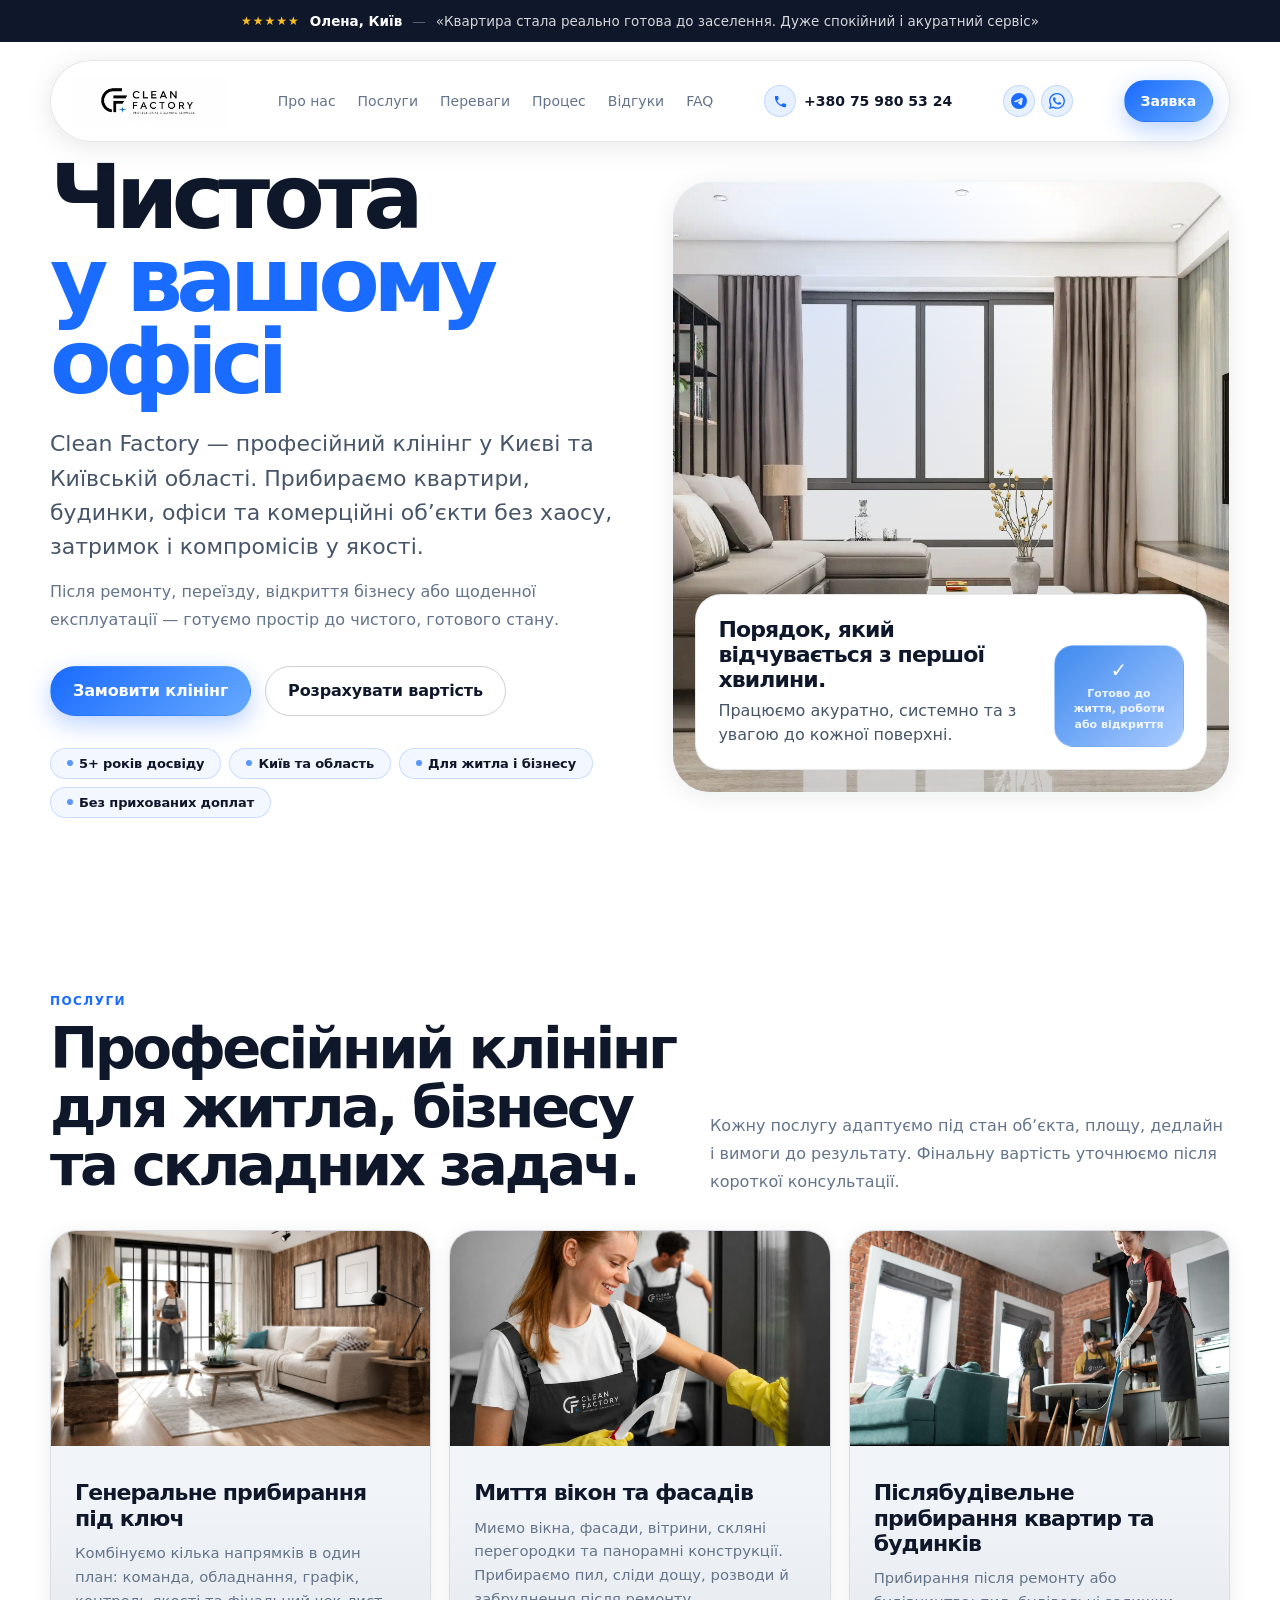
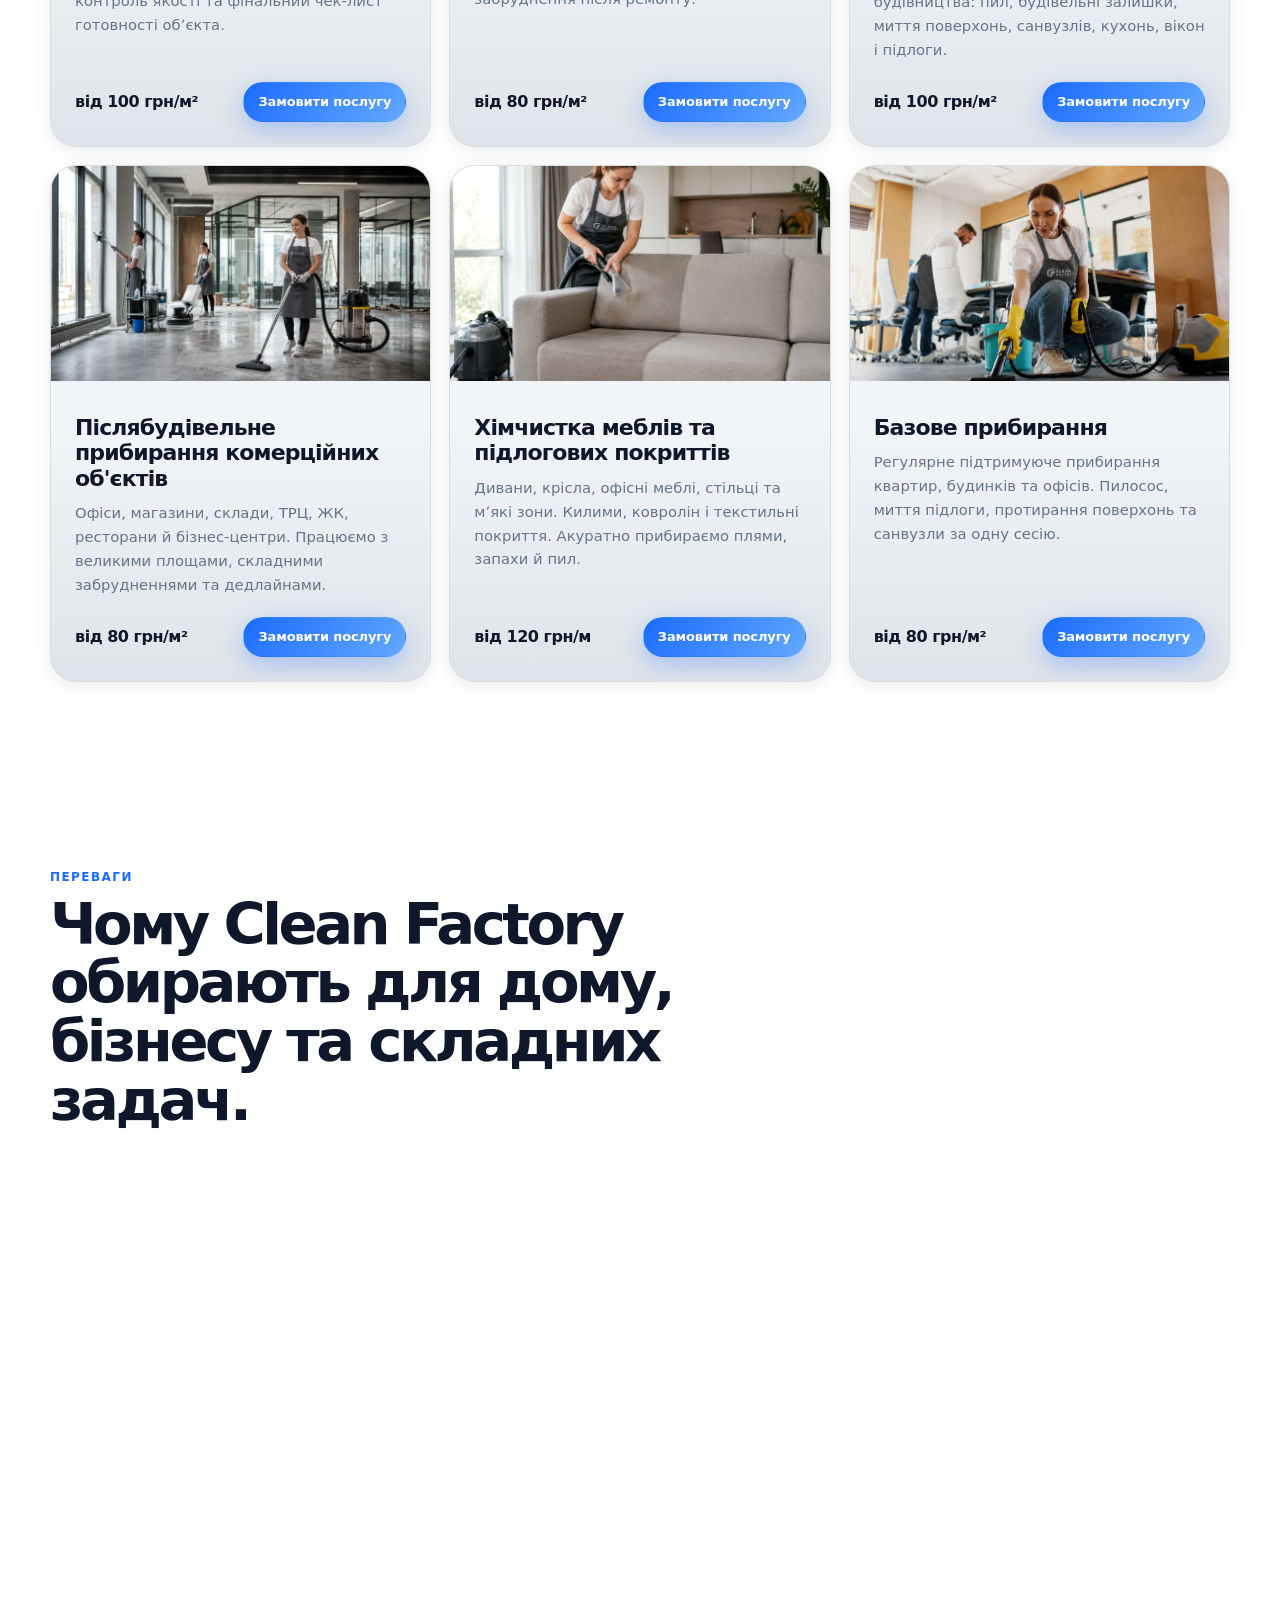
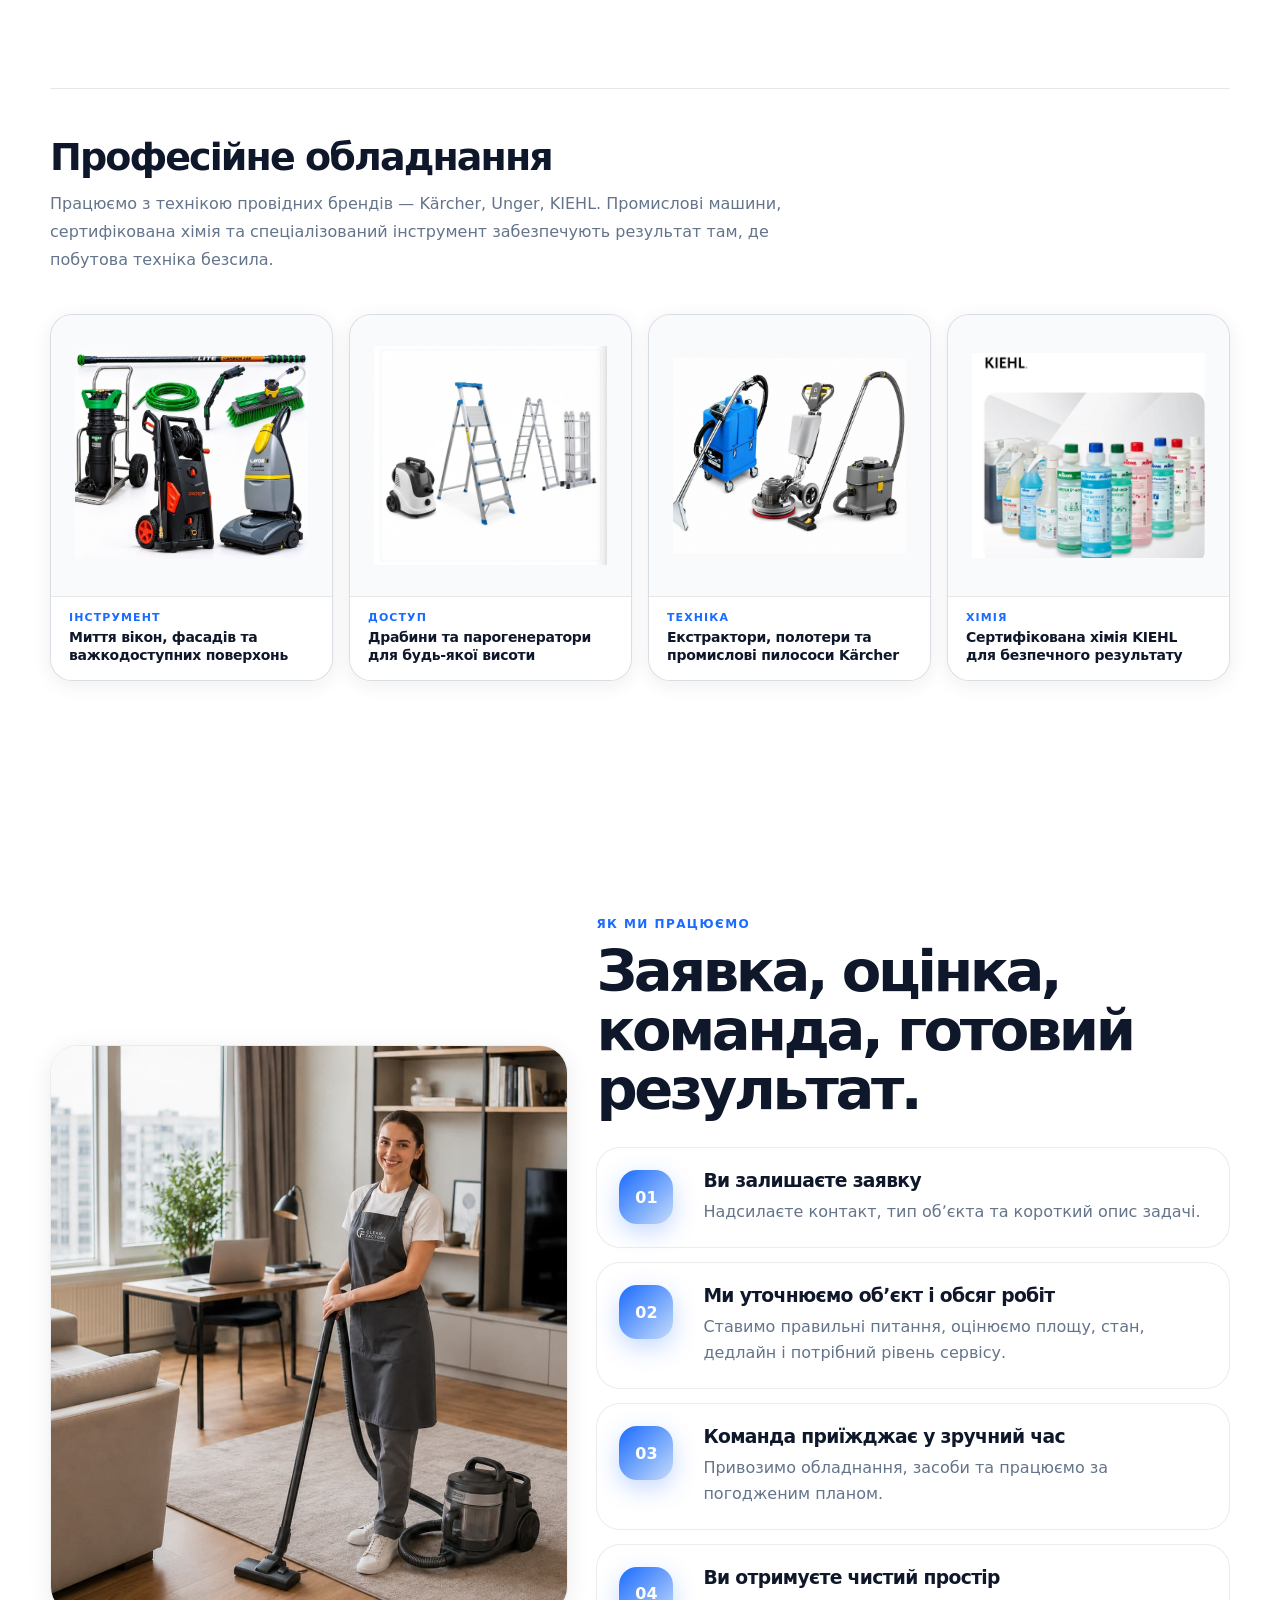
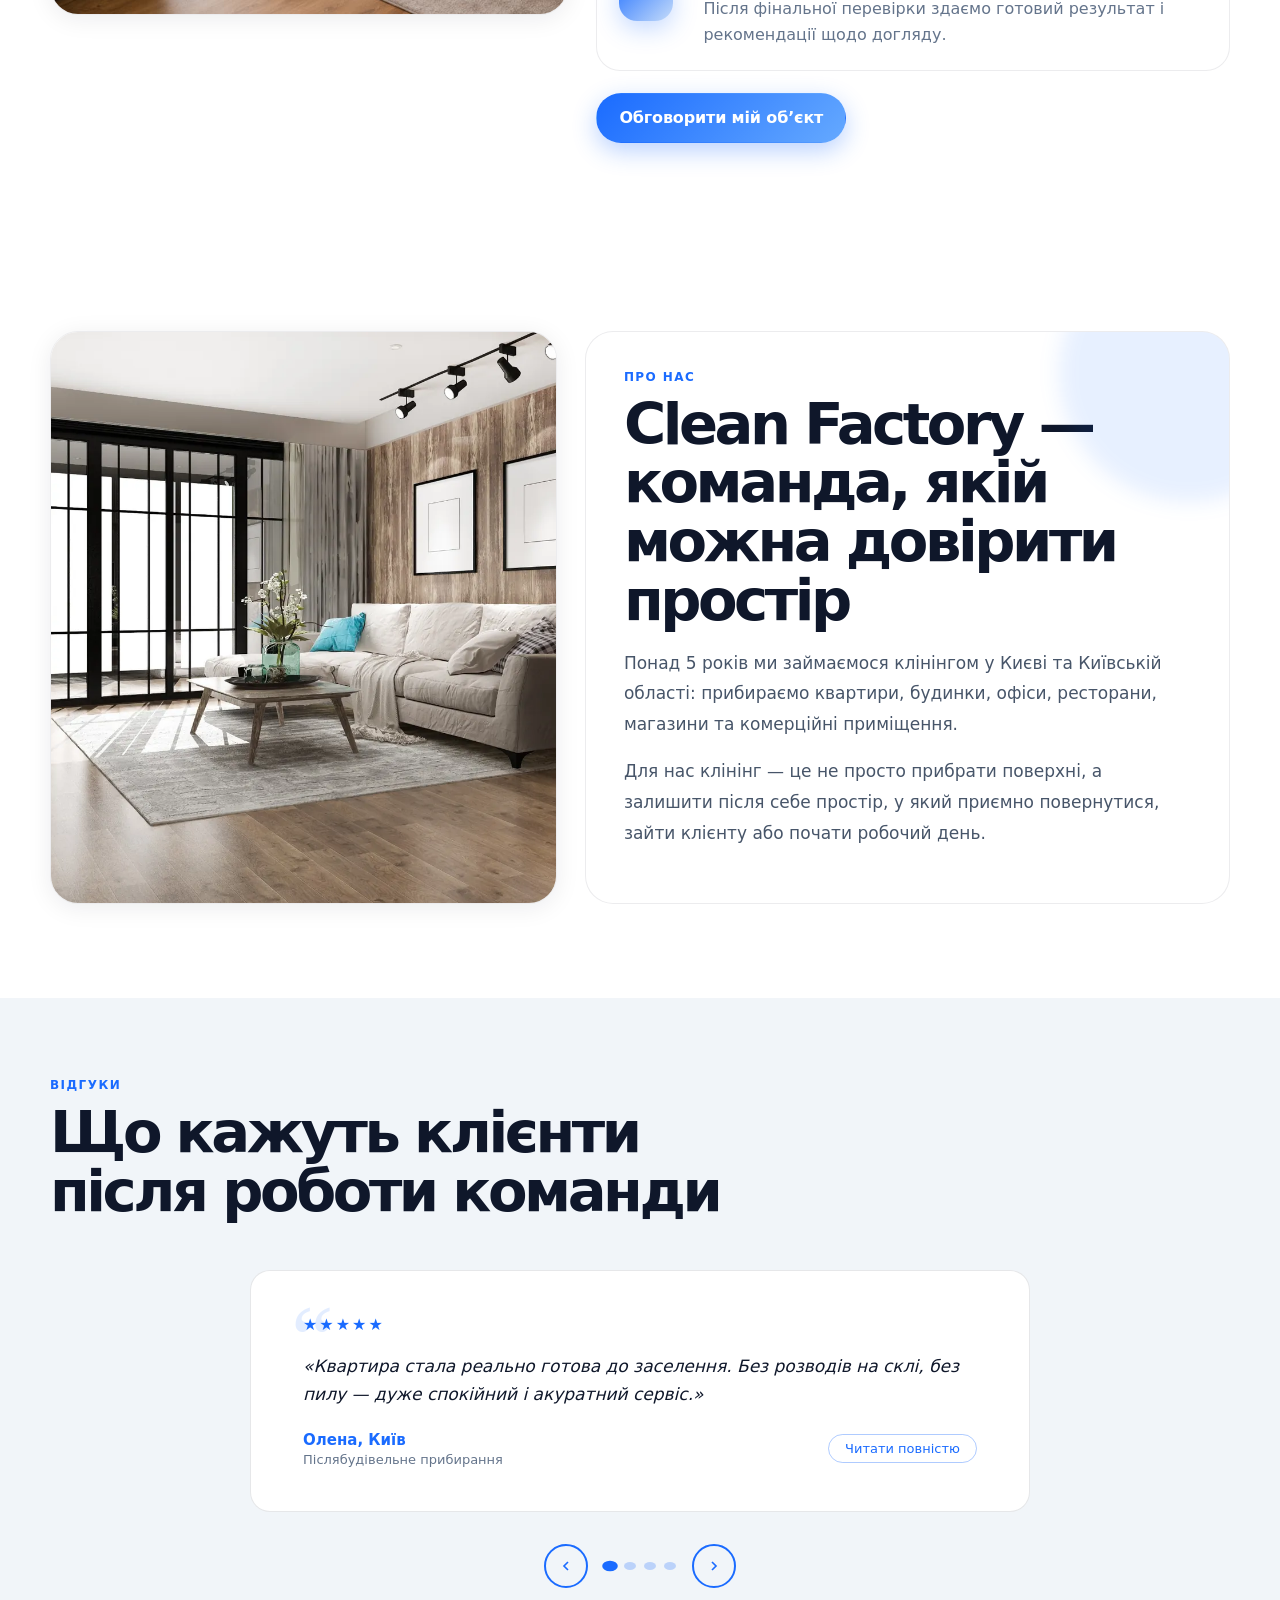
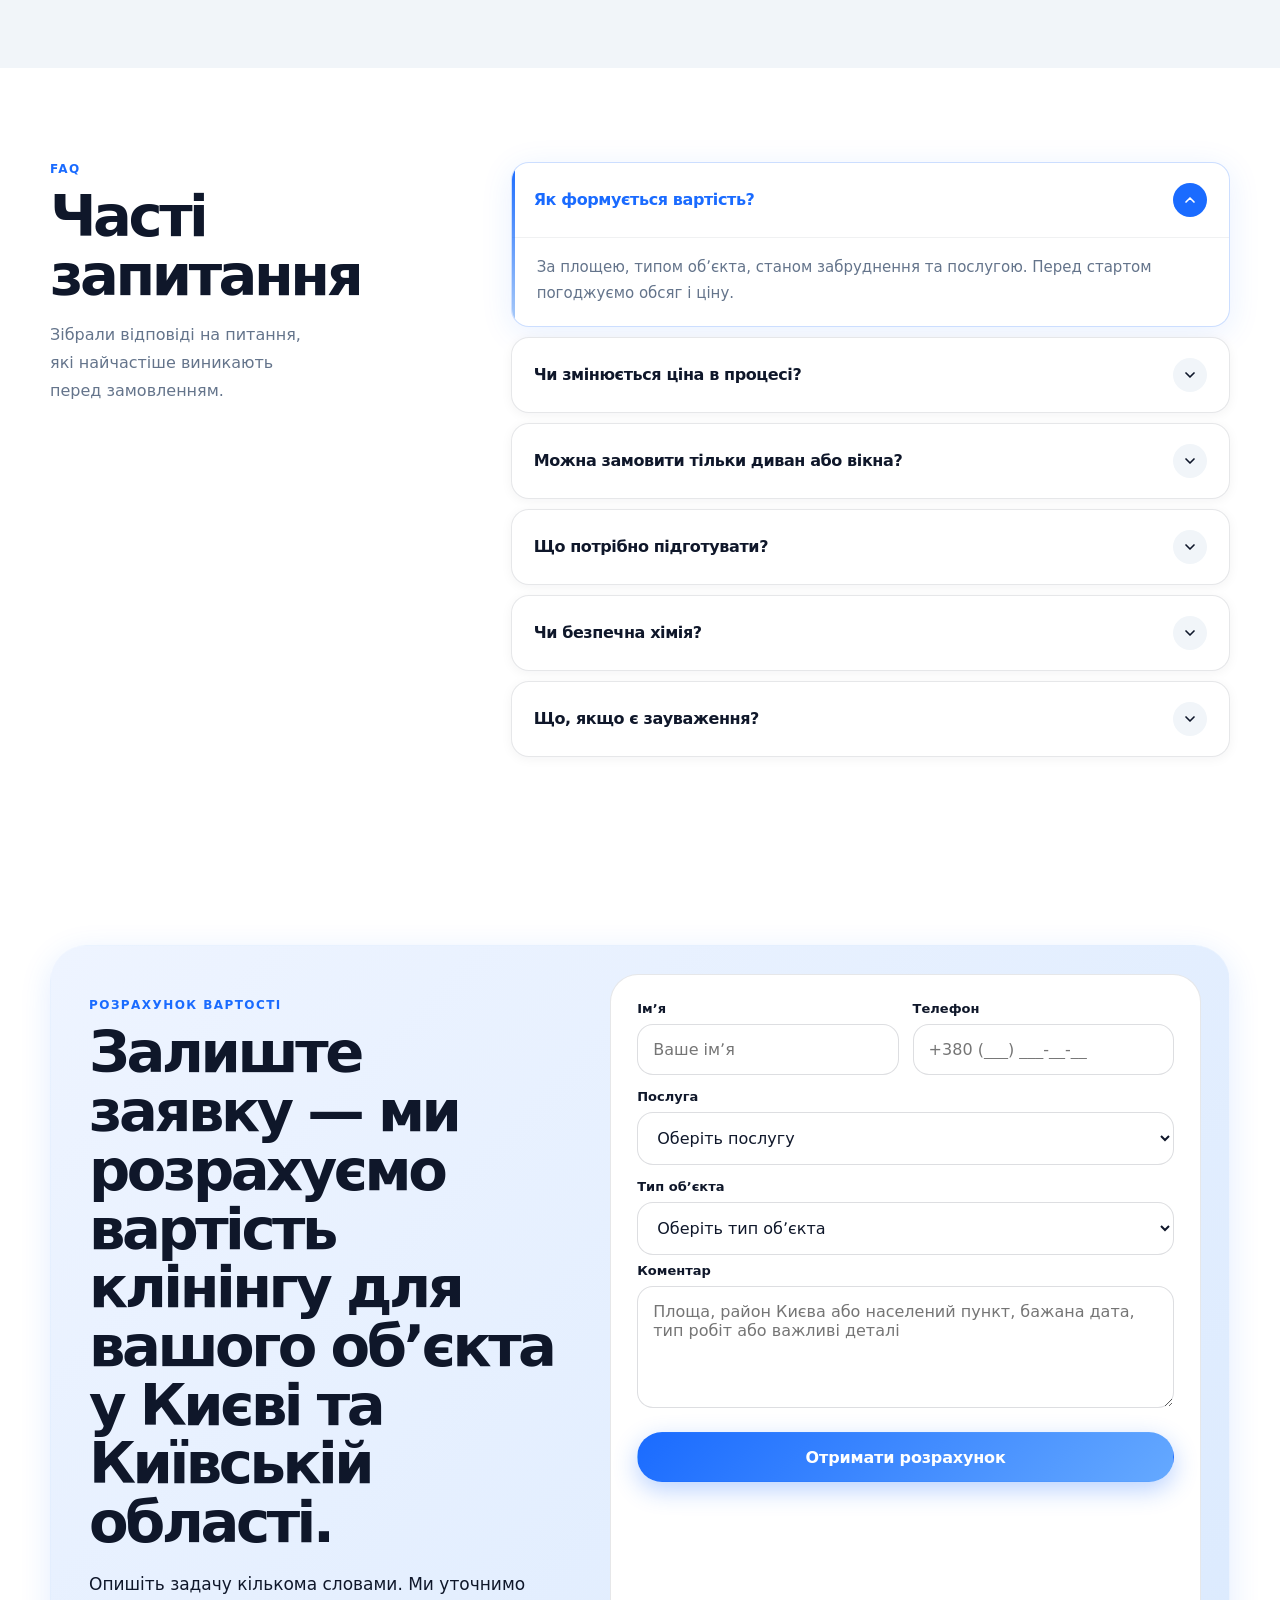
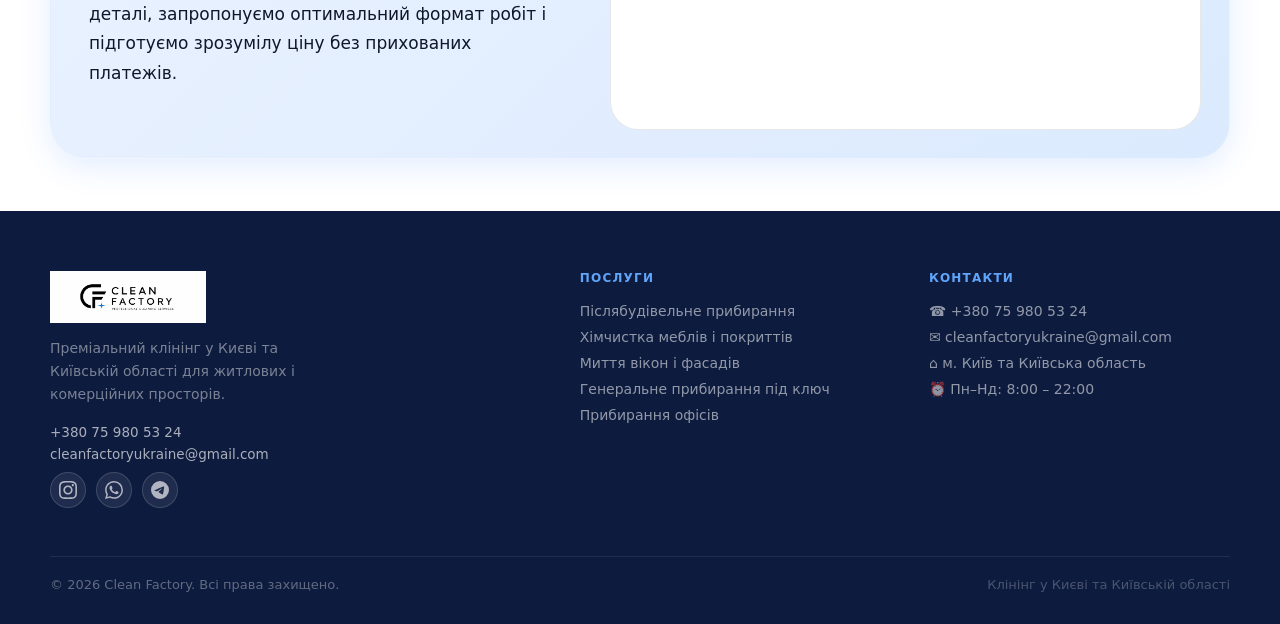
==== commit 2b28273e: "Migrate to Vercel: add api/send-lead.js, update fetch URL" ====
--- a/index.html
+++ b/index.html
@@ -1974,10 +1974,8 @@
         page_url: window.location.href
       };
 
-      console.log('[handleSubmit] fired, data:', data);
-
       try {
-        const res = await fetch('/.netlify/functions/send-lead', {
+        const res = await fetch('/api/send-lead', {
           method: 'POST',
           headers: {
             'Content-Type': 'application/json'
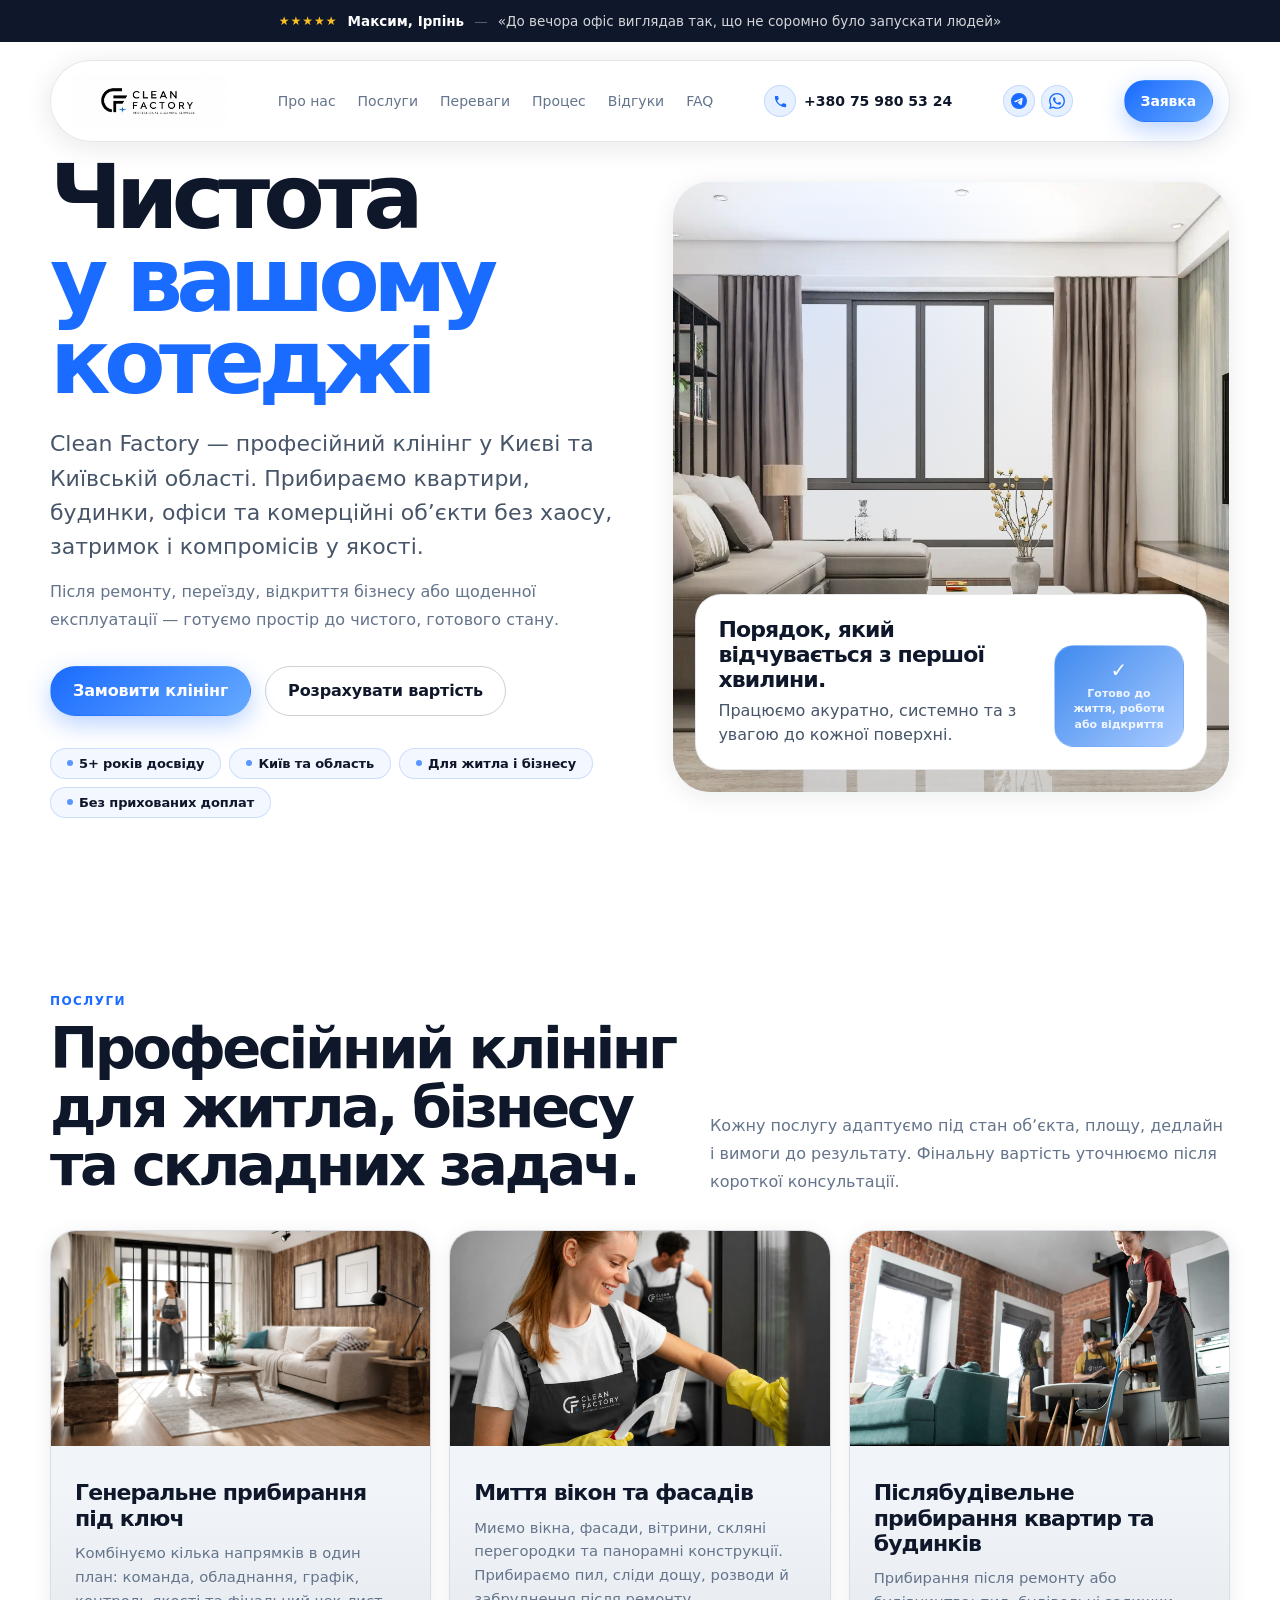
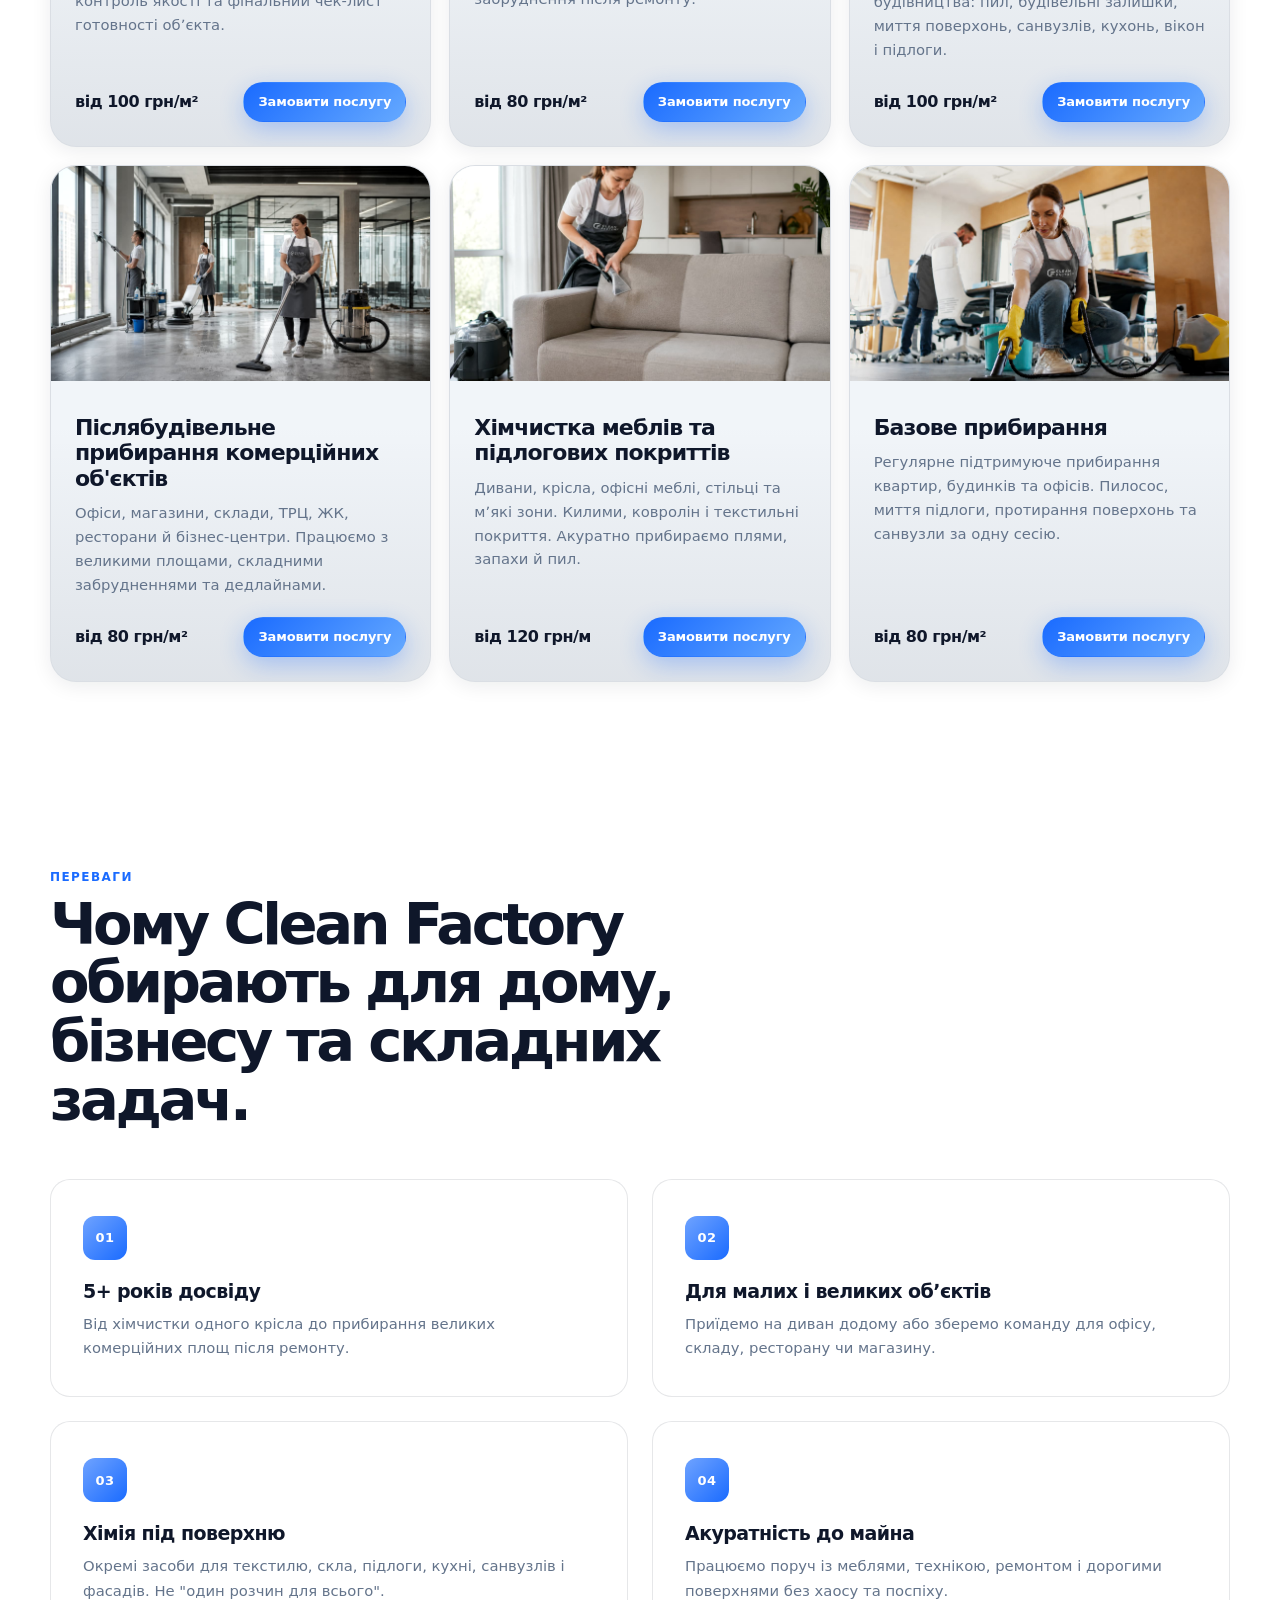
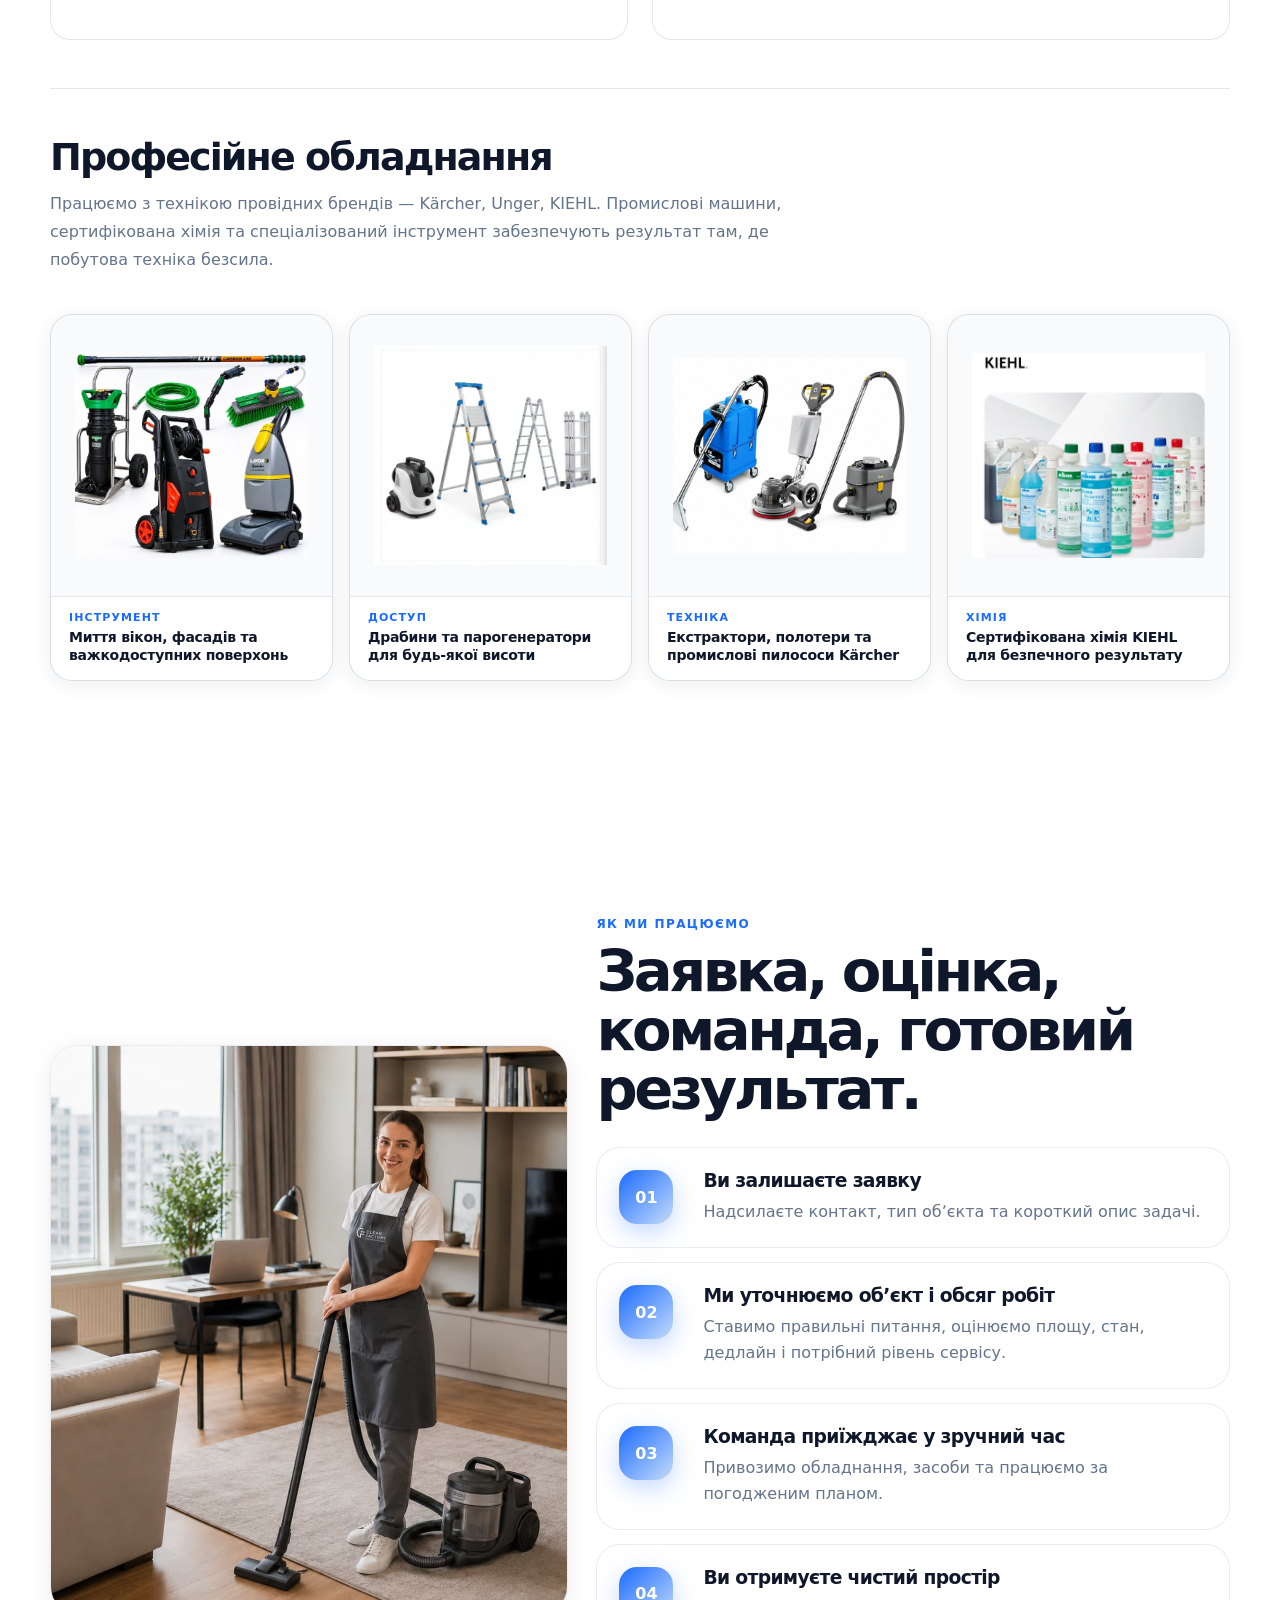
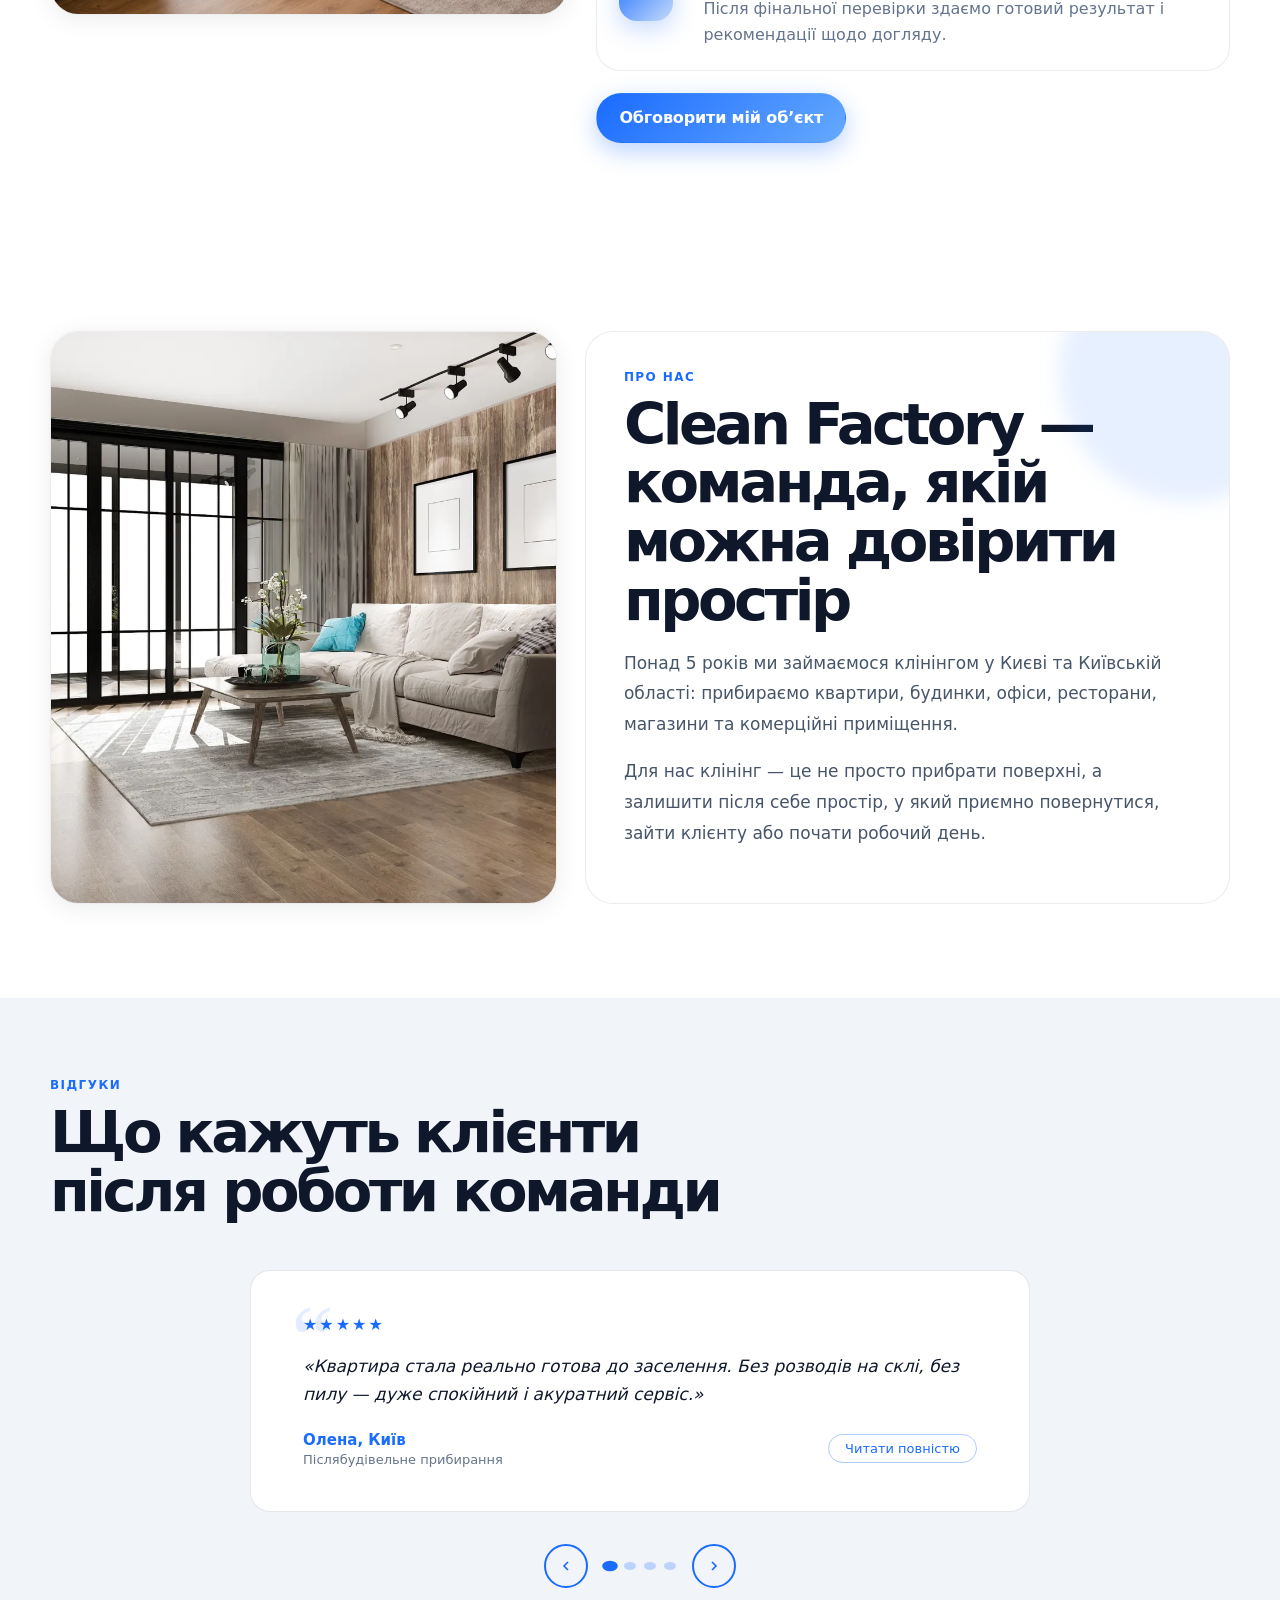
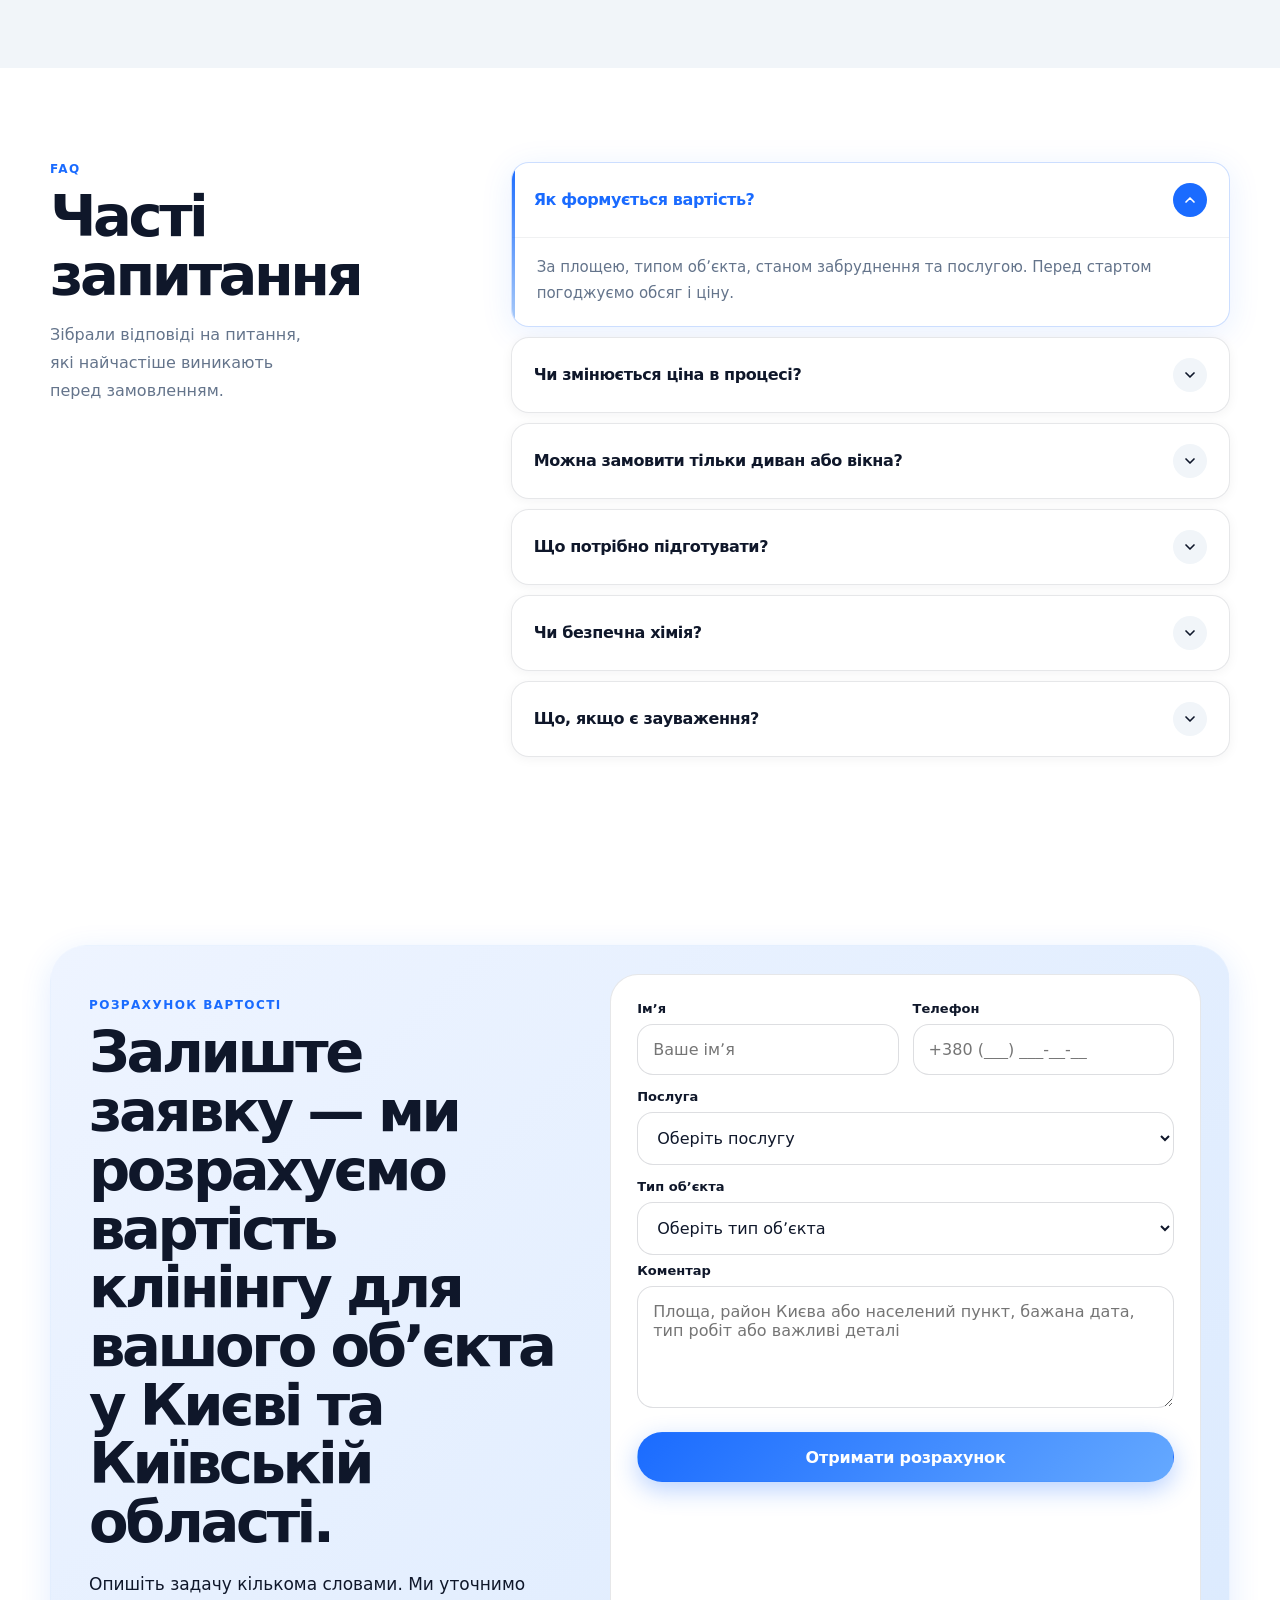
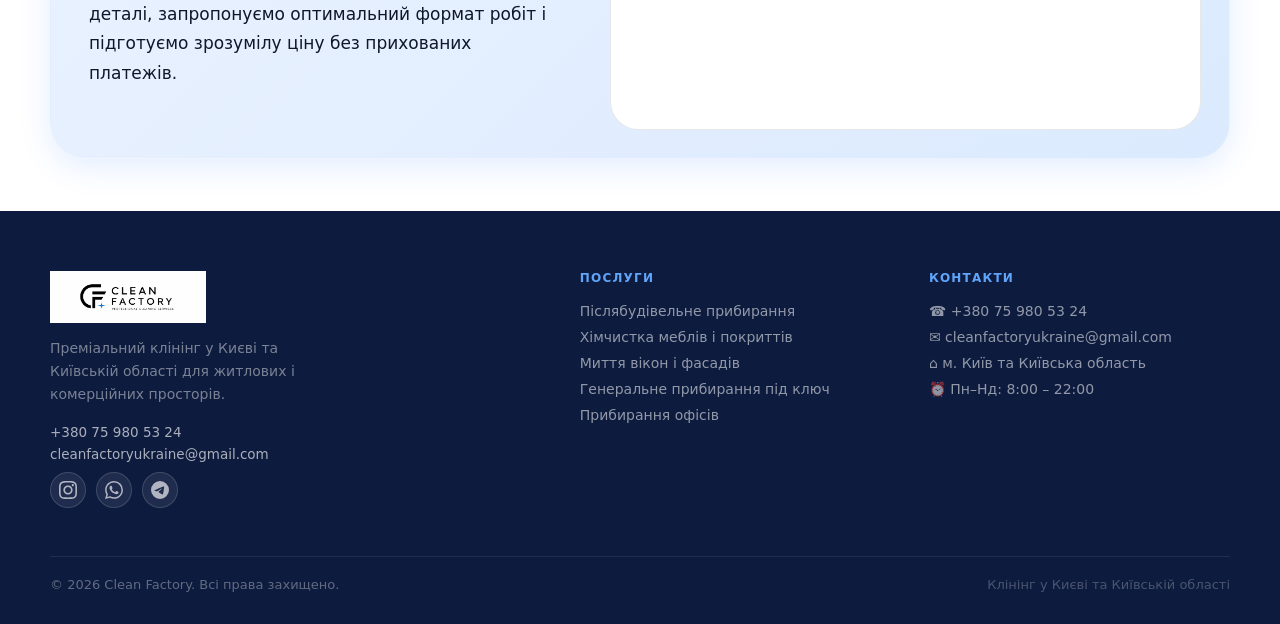
==== commit ff4f2704: "Add success popup and phone validation to prevent duplicate submissions - Ukrainian phone format val" ====
--- a/index.html
+++ b/index.html
@@ -1315,6 +1315,97 @@
       .mobile-social-btn--tg  { background: #2AABEE; }
       .mobile-social-btn--wa  { background: #25D366; }
     }
+
+  /* ── Success popup ─────────────────────────────────────────── */
+  .success-popup {
+    position: fixed;
+    top: 24px;
+    left: 50%;
+    transform: translateX(-50%) translateY(-140%);
+    width: min(440px, calc(100vw - 32px));
+    background: linear-gradient(135deg, #EEF4FF 0%, #DBEAFE 100%);
+    border: 1px solid rgba(26,107,255,.3);
+    border-radius: 28px;
+    box-shadow: 0 8px 32px rgba(26,107,255,.18);
+    padding: 18px 20px 14px;
+    z-index: 9999;
+    opacity: 0;
+    transition: transform .35s cubic-bezier(.34,1.56,.64,1), opacity .3s ease;
+  }
+  .success-popup.show {
+    transform: translateX(-50%) translateY(0);
+    opacity: 1;
+  }
+  .success-popup__inner {
+    display: flex;
+    align-items: flex-start;
+    gap: 14px;
+  }
+  .success-popup__icon {
+    flex-shrink: 0;
+    width: 36px;
+    height: 36px;
+    background: #1A6BFF;
+    border-radius: 50%;
+    display: flex;
+    align-items: center;
+    justify-content: center;
+    color: #fff;
+    font-size: 17px;
+    font-weight: 700;
+    line-height: 1;
+  }
+  .success-popup__body { flex: 1; }
+  .success-popup__title {
+    font-weight: 700;
+    font-size: 15px;
+    color: #0f172a;
+    margin: 0 0 3px;
+  }
+  .success-popup__subtitle {
+    font-size: 13px;
+    color: #475569;
+    margin: 0;
+  }
+  .success-popup__close {
+    flex-shrink: 0;
+    background: none;
+    border: none;
+    cursor: pointer;
+    color: #64748b;
+    font-size: 22px;
+    line-height: 1;
+    padding: 0;
+    margin-top: -2px;
+    transition: color .2s;
+  }
+  .success-popup__close:hover { color: #0f172a; }
+  .success-popup__progress-track {
+    height: 3px;
+    background: rgba(26,107,255,.15);
+    border-radius: 99px;
+    margin-top: 14px;
+    overflow: hidden;
+  }
+  .success-popup__progress-bar {
+    height: 100%;
+    width: 100%;
+    background: #1A6BFF;
+    border-radius: 99px;
+    transform-origin: left;
+  }
+  /* ── Phone validation ───────────────────────────────────────── */
+  .phone-error {
+    font-size: 12px;
+    color: #ef4444;
+    margin: 4px 0 0;
+    display: none;
+  }
+  input.input-error {
+    border-color: #ef4444 !important;
+    box-shadow: 0 0 0 4px rgba(239,68,68,.12) !important;
+  }
+
   </style>
 </head>
 <body>
@@ -1800,6 +1891,7 @@
               <div class="field">
                 <label for="phone">Телефон</label>
                 <input id="phone" name="phone" type="tel" autocomplete="tel" required placeholder="+380 (___) ___-__-__" />
+                <p class="phone-error" id="phoneError">Введіть коректний номер: +380XXXXXXXXX або 0XXXXXXXXX</p>
               </div>
               <div class="field full">
                 <label for="service">Послуга</label>
@@ -1951,20 +2043,62 @@
 
     document.getElementById('year').textContent = new Date().getFullYear();
 
+    var _popupTimer = null;
+    var _popupBtn = null;
+
+    function showSuccessPopup(btn) {
+      _popupBtn = btn;
+      var popup = document.getElementById('successPopup');
+      var bar = document.getElementById('popupProgressBar');
+      bar.style.transition = 'none';
+      bar.style.transform = 'scaleX(1)';
+      popup.classList.add('show');
+      requestAnimationFrame(function() {
+        requestAnimationFrame(function() {
+          bar.style.transition = 'transform 4s linear';
+          bar.style.transform = 'scaleX(0)';
+        });
+      });
+      _popupTimer = setTimeout(closeSuccessPopup, 4000);
+    }
+
+    function closeSuccessPopup() {
+      clearTimeout(_popupTimer);
+      var popup = document.getElementById('successPopup');
+      popup.classList.remove('show');
+      if (_popupBtn) {
+        _popupBtn.disabled = false;
+        _popupBtn.textContent = 'Отримати розрахунок';
+        _popupBtn = null;
+      }
+    }
+
+    document.getElementById('phone').addEventListener('input', function() {
+      this.classList.remove('input-error');
+      document.getElementById('phoneError').style.display = 'none';
+    });
+
     async function handleSubmit(event) {
       event.preventDefault();
 
       const form = event.target;
       const note = document.getElementById('formNote');
       const btn = form.querySelector('button[type="submit"]');
-      const originalText = btn.textContent;
+      const phoneInput = document.getElementById('phone');
+
+      const cleanPhone = phoneInput.value.trim().replace(/[\s\-()]/g, '');
+      if (!/^(\+?380|0)\d{9}$/.test(cleanPhone)) {
+        phoneInput.classList.add('input-error');
+        document.getElementById('phoneError').style.display = 'block';
+        phoneInput.focus();
+        return;
+      }
 
       btn.disabled = true;
       btn.textContent = 'Відправка...';
       note.textContent = '';
 
       const formData = new FormData(form);
-
       const data = {
         name: formData.get('name'),
         phone: formData.get('phone'),
@@ -1977,31 +2111,29 @@
       try {
         const res = await fetch('/api/send-lead', {
           method: 'POST',
-          headers: {
-            'Content-Type': 'application/json'
-          },
+          headers: { 'Content-Type': 'application/json' },
           body: JSON.stringify(data)
         });
 
-        const json = await res.json();
+        let json = {};
+        try { json = await res.json(); } catch (_) {}
 
         if (res.ok && json.success) {
-          note.textContent = 'Дякуємо! Заявка прийнята — ми звʼяжемось з вами найближчим часом.';
-          note.style.color = '#22c55e';
-          console.log('Response:', json);
           form.reset();
+          showSuccessPopup(btn);
         } else {
           console.error('Send lead error:', json);
           note.textContent = 'Помилка відправки. Спробуйте ще раз або зателефонуйте нам.';
           note.style.color = '#ef4444';
+          btn.disabled = false;
+          btn.textContent = 'Отримати розрахунок';
         }
       } catch (e) {
         console.error('Network error:', e);
         note.textContent = 'Помилка мережі. Перевірте зʼєднання та спробуйте ще раз.';
         note.style.color = '#ef4444';
-      } finally {
         btn.disabled = false;
-        btn.textContent = originalText;
+        btn.textContent = 'Отримати розрахунок';
       }
     }
 
@@ -2067,6 +2199,20 @@
 
   </script>
 
+  <div class="success-popup" id="successPopup" role="alert" aria-live="polite">
+    <div class="success-popup__inner">
+      <div class="success-popup__icon">✓</div>
+      <div class="success-popup__body">
+        <p class="success-popup__title">Заявку прийнято!</p>
+        <p class="success-popup__subtitle">Ми звʼяжемось з вами найближчим часом.</p>
+      </div>
+      <button class="success-popup__close" onclick="closeSuccessPopup()" aria-label="Закрити">×</button>
+    </div>
+    <div class="success-popup__progress-track">
+      <div class="success-popup__progress-bar" id="popupProgressBar"></div>
+    </div>
+  </div>
+
   <div class="mobile-social-bar" aria-label="Зв'язатись">
     <a href="https://t.me/cleanfactoryukraine" class="mobile-social-btn mobile-social-btn--tg" target="_blank" rel="noopener" aria-label="Telegram">
       <svg width="24" height="24" viewBox="0 0 24 24" fill="currentColor"><path d="M11.944 0A12 12 0 0 0 0 12a12 12 0 0 0 12 12 12 12 0 0 0 12-12A12 12 0 0 0 12 0a12 12 0 0 0-.056 0zm4.962 7.224c.1-.002.321.023.465.14a.506.506 0 0 1 .171.325c.016.093.036.306.02.472-.18 1.898-.962 6.502-1.36 8.627-.168.9-.499 1.201-.82 1.23-.696.065-1.225-.46-1.9-.902-1.056-.693-1.653-1.124-2.678-1.8-1.185-.78-.417-1.21.258-1.91.177-.184 3.247-2.977 3.307-3.23.007-.032.014-.15-.056-.212s-.174-.041-.249-.024c-.106.024-1.793 1.14-5.061 3.345-.48.33-.913.49-1.302.48-.428-.008-1.252-.241-1.865-.44-.752-.245-1.349-.374-1.297-.789.027-.216.325-.437.893-.663 3.498-1.524 5.83-2.529 6.998-3.014 3.332-1.386 4.025-1.627 4.476-1.635z"/></svg>
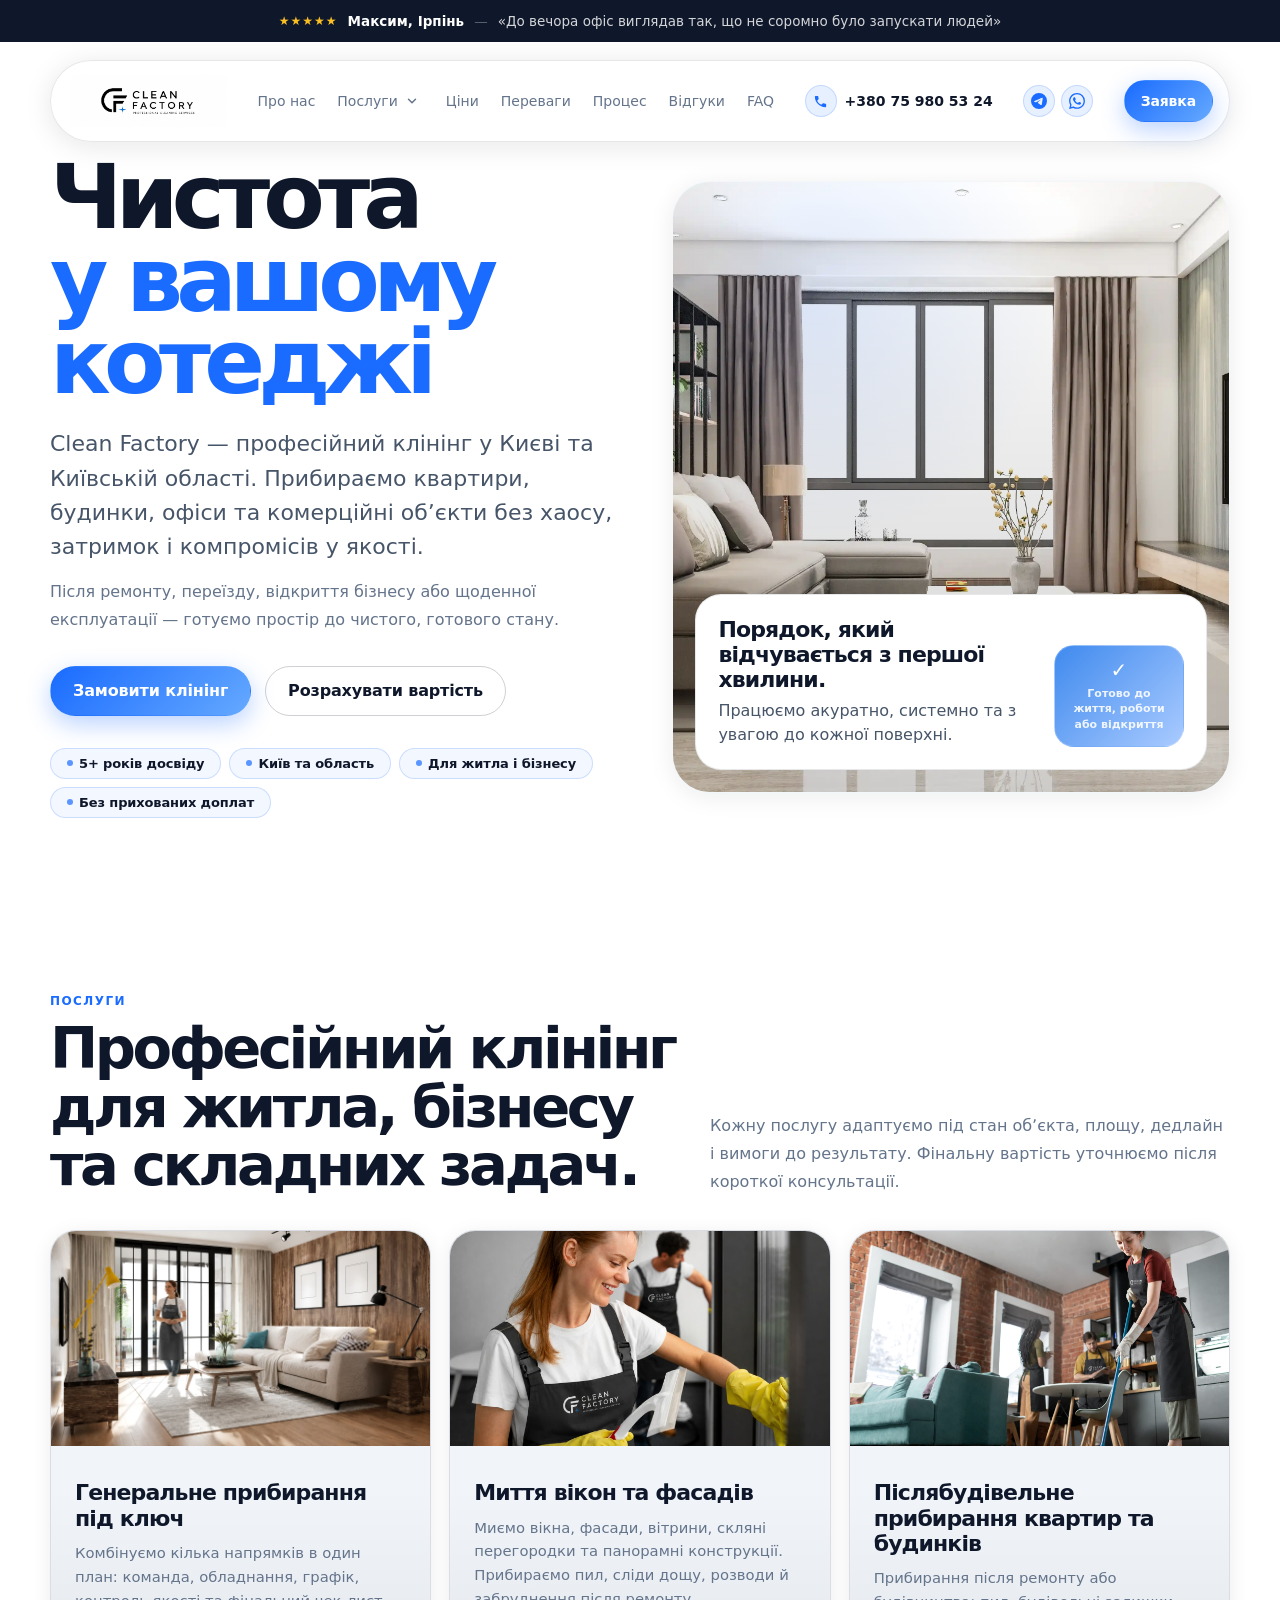
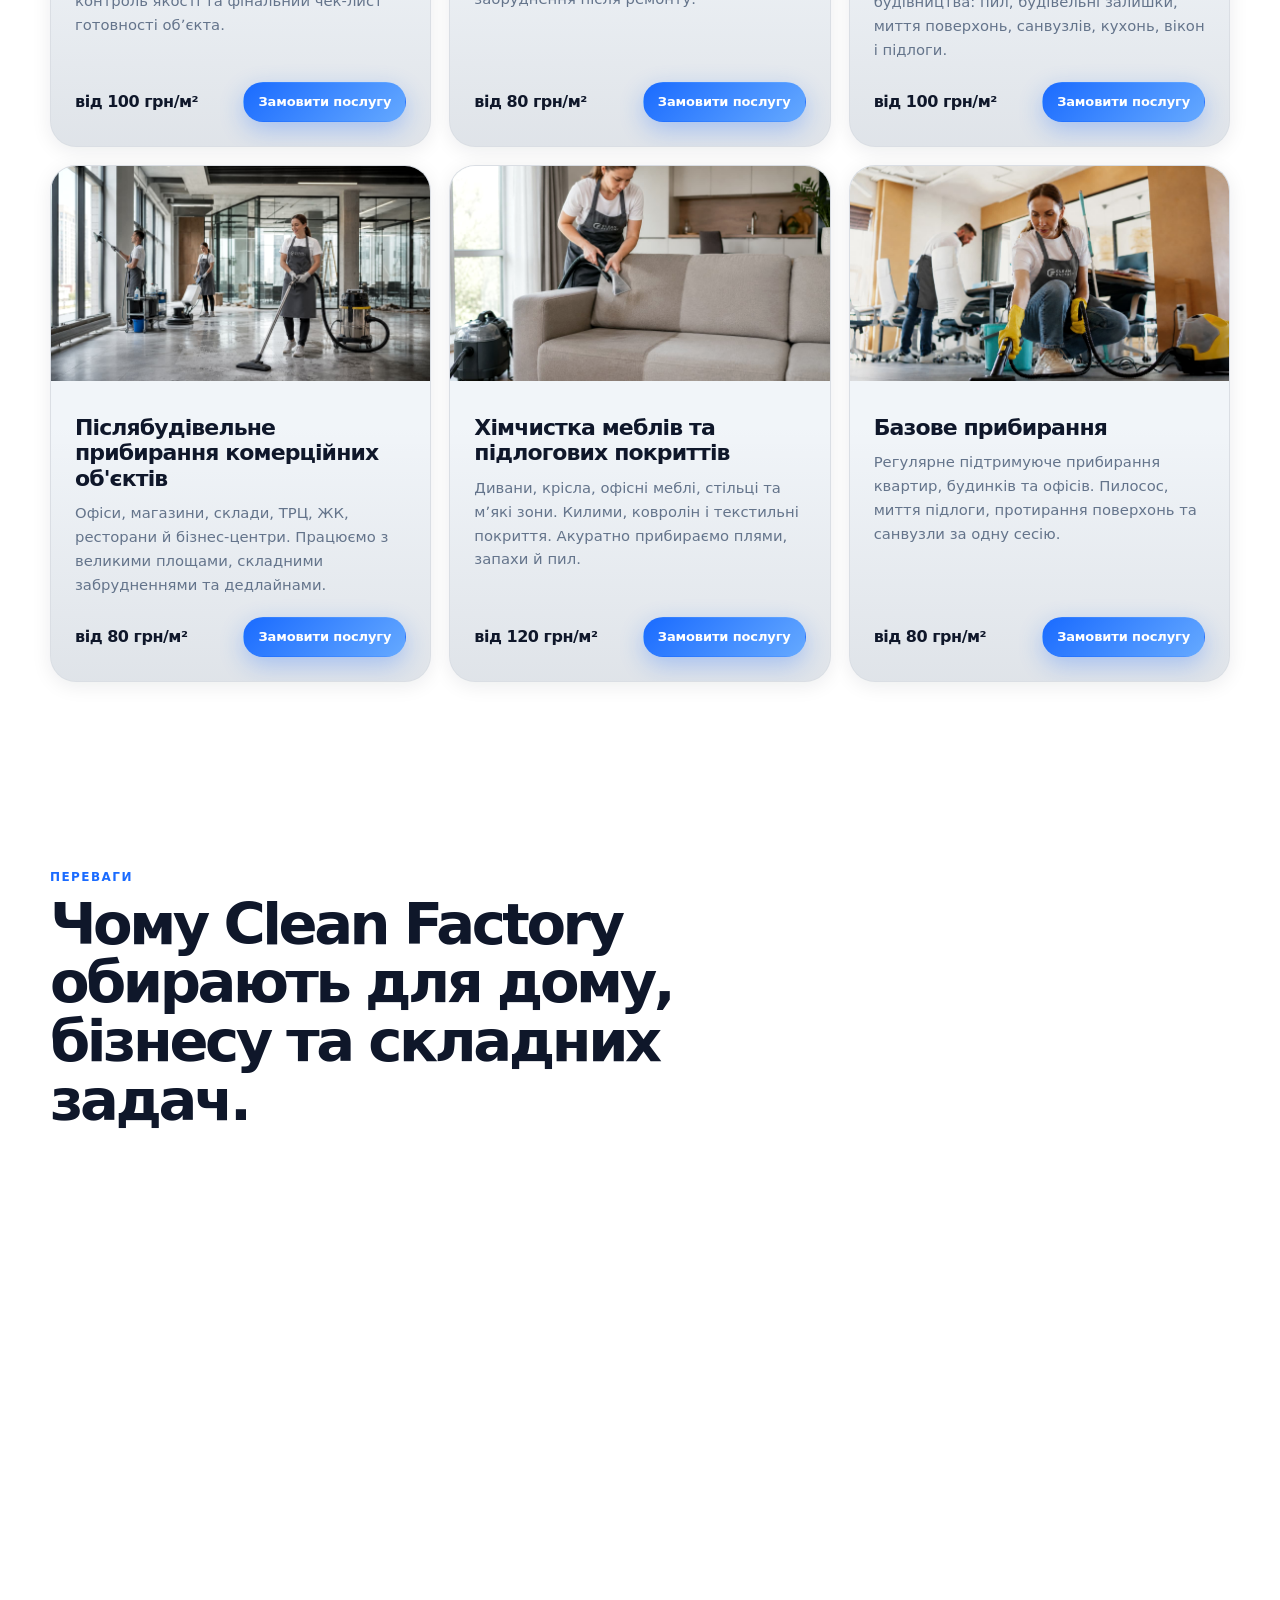
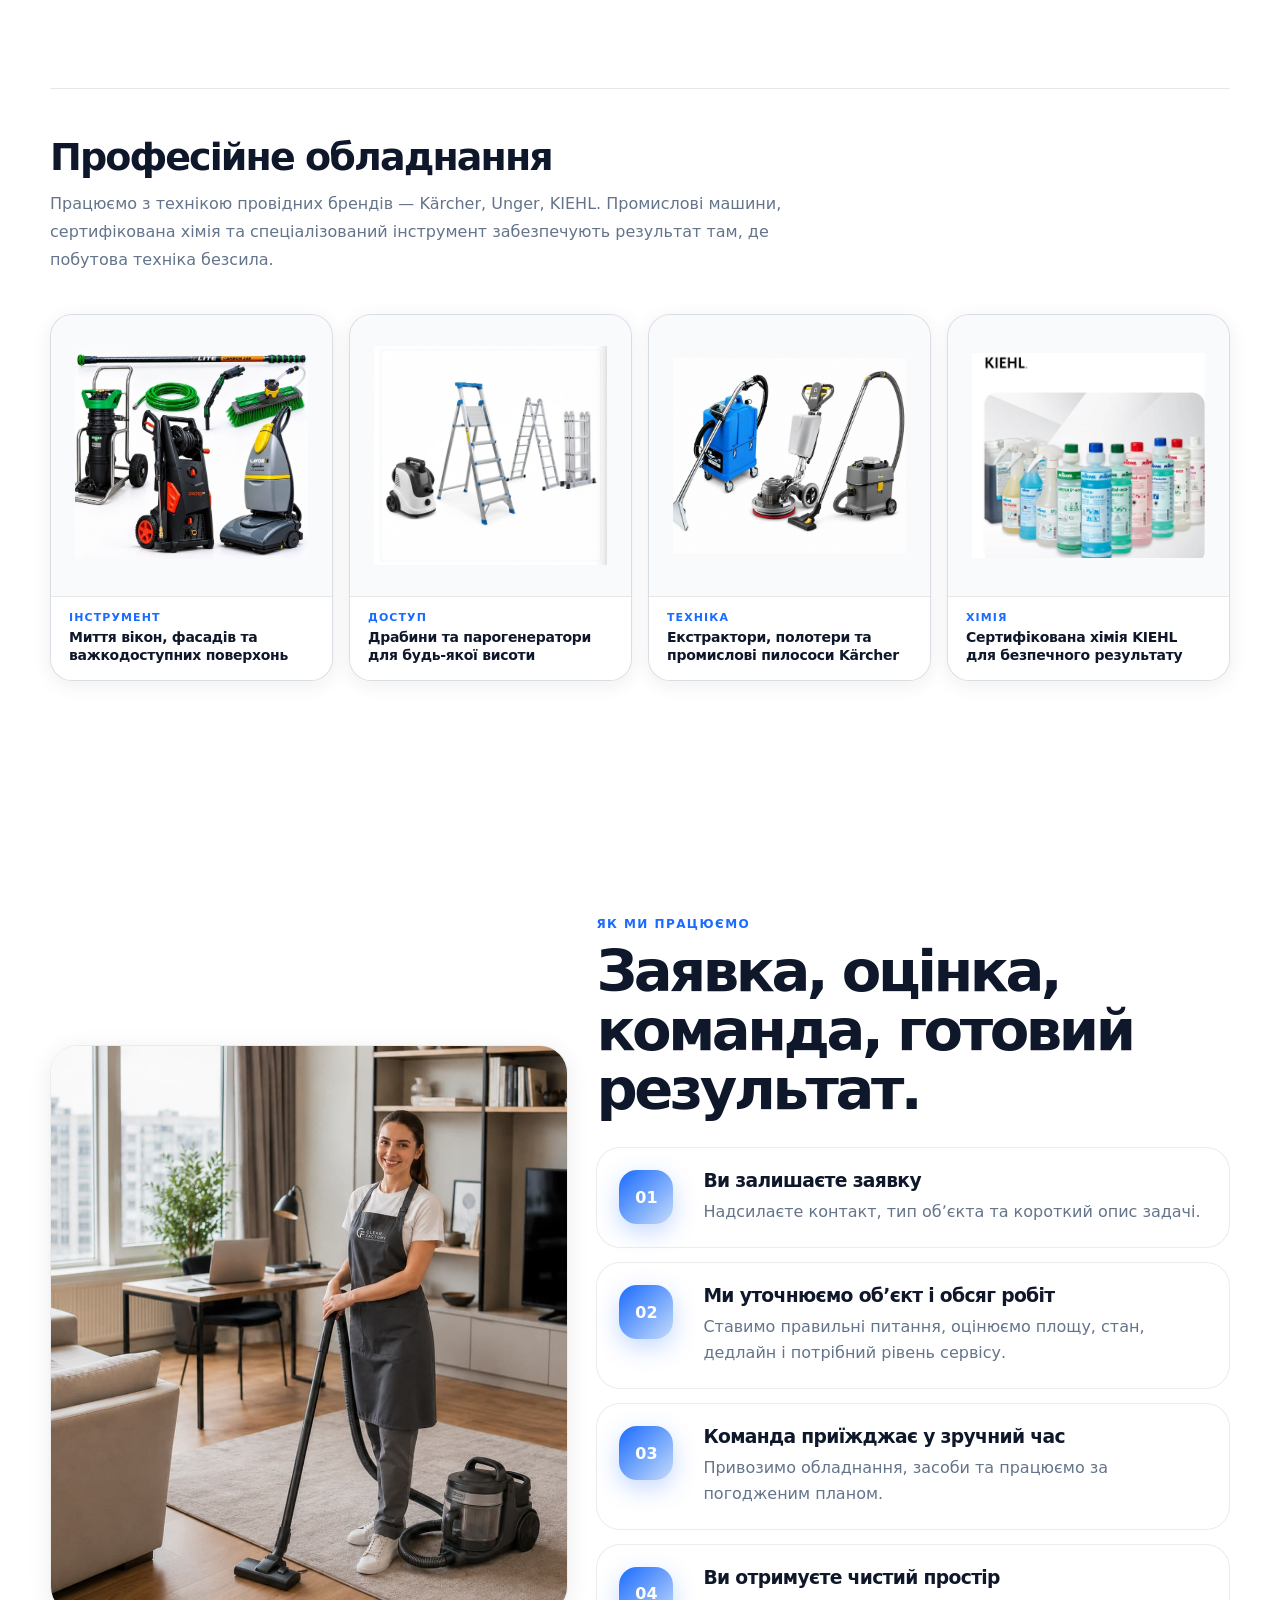
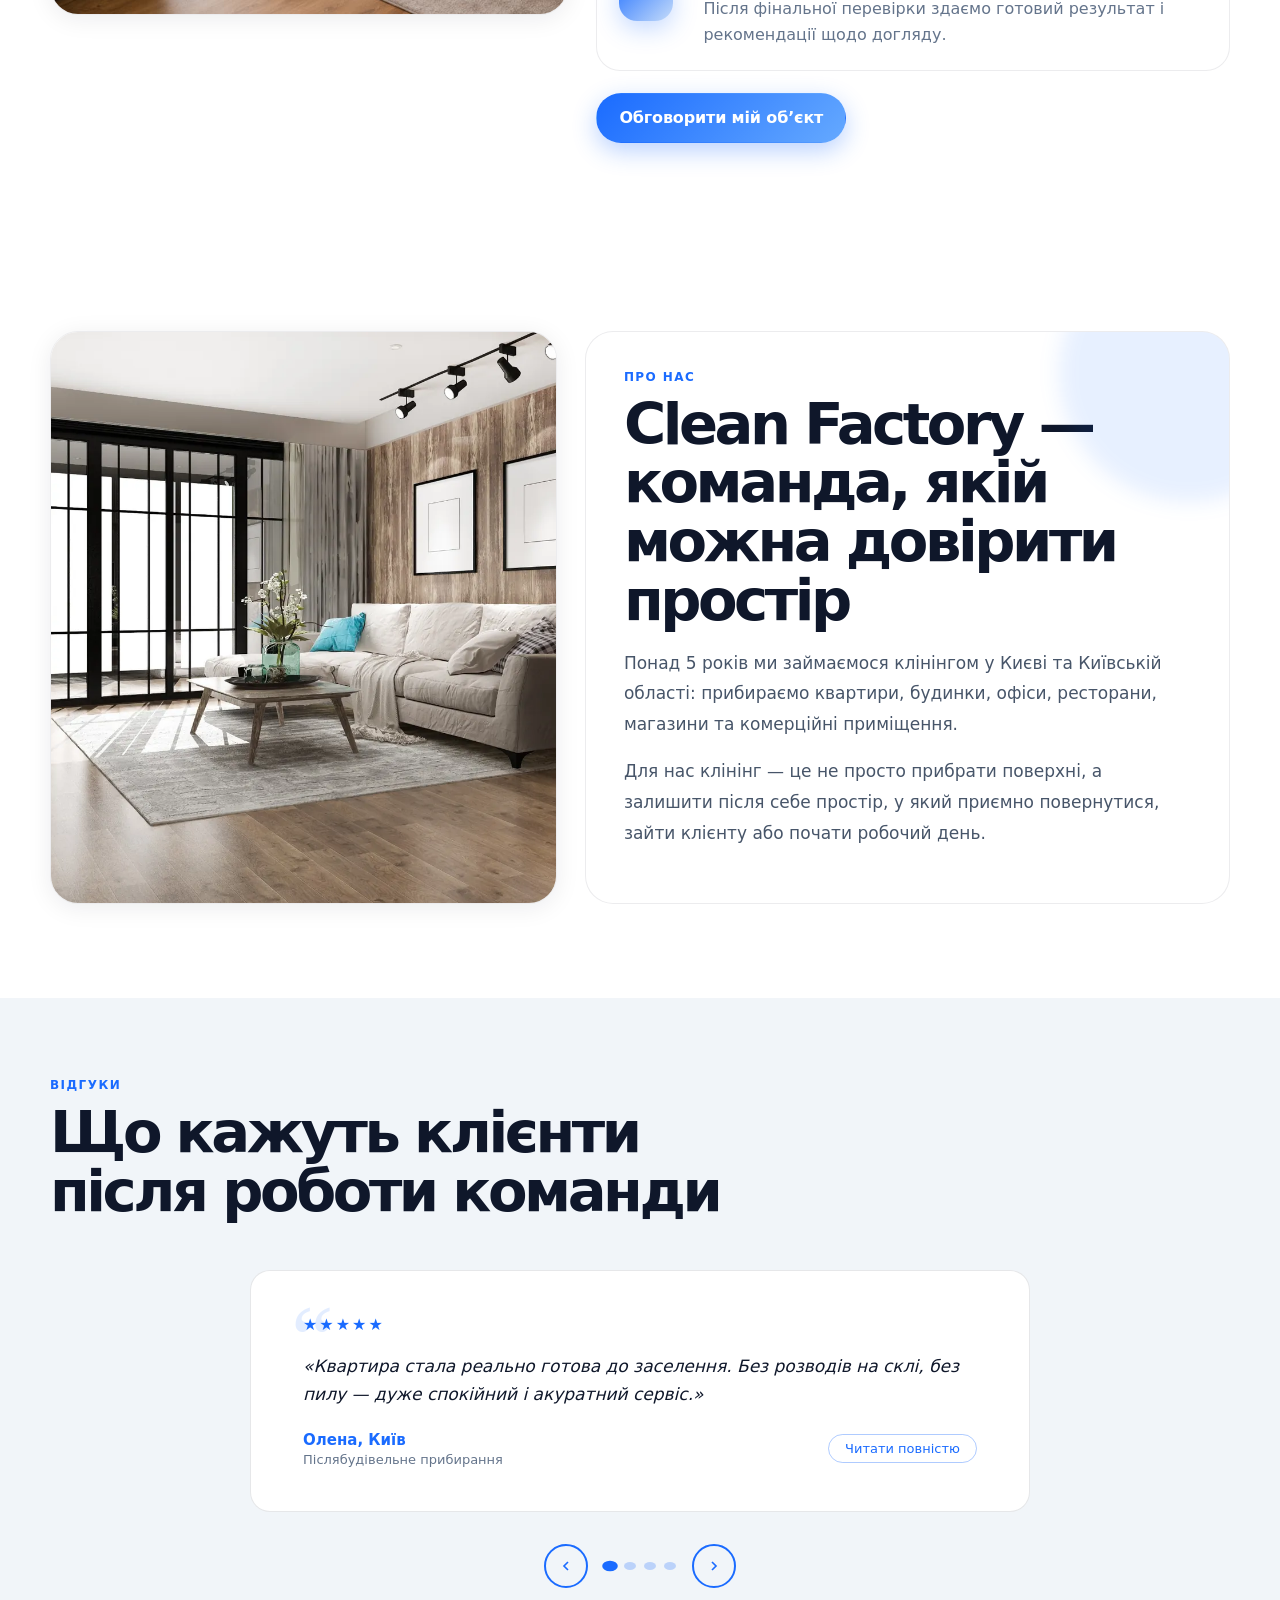
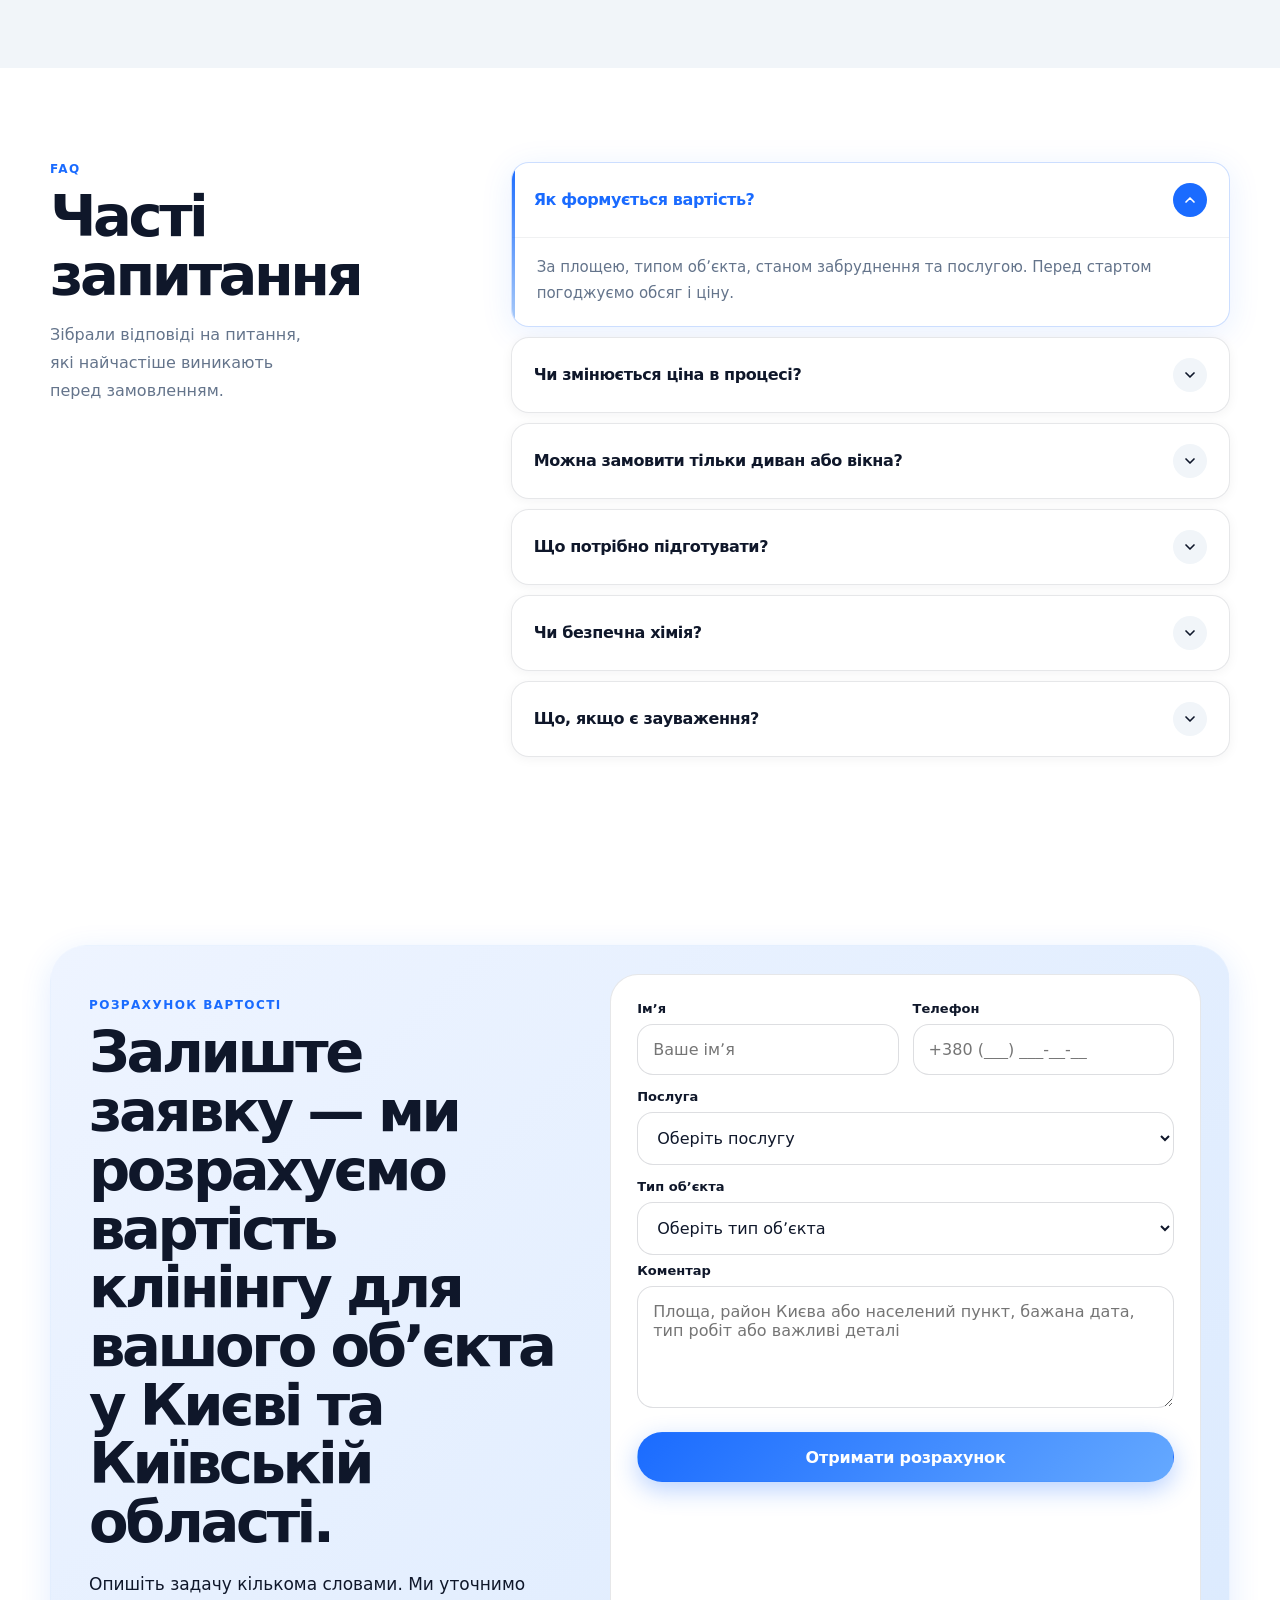
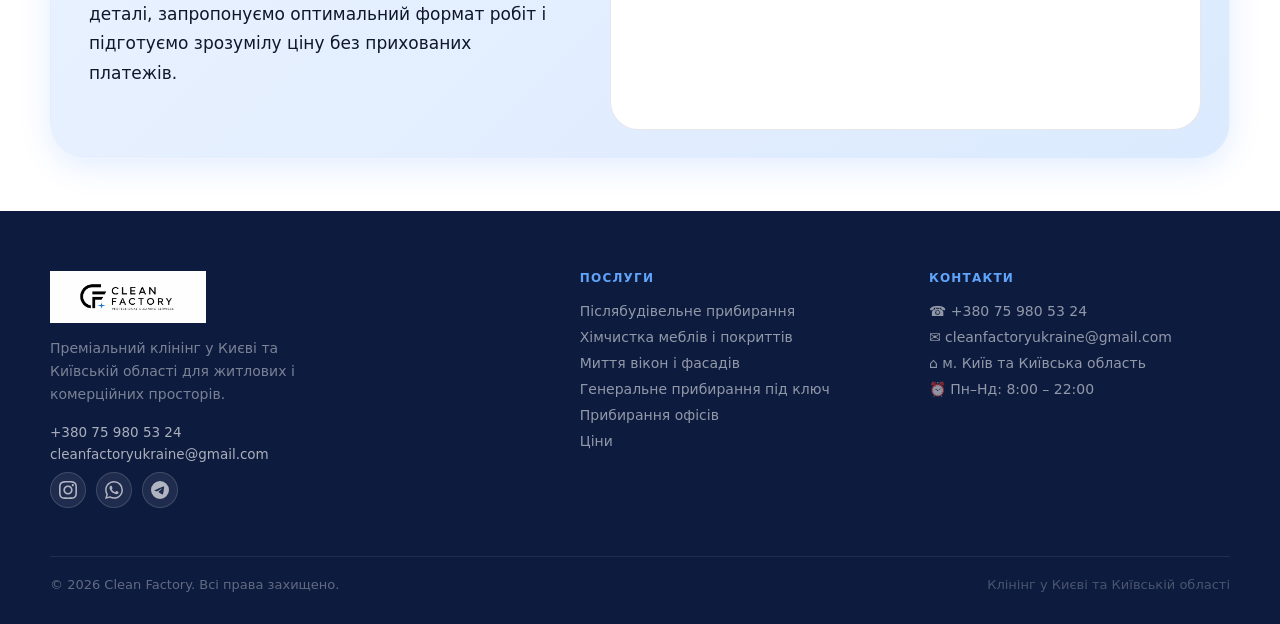
==== commit c3e25d49: "Add furniture-cleaning landing and prices pages, services dropdown - New /khimchystka-mebliv-i-kylym" ====
--- a/index.html
+++ b/index.html
@@ -1407,6 +1407,8 @@
   }
 
   </style>
+  <link rel="stylesheet" href="/assets/css/nav.css" />
+  <link rel="canonical" href="https://www.cleanfactory.com.ua/" />
 </head>
 <body>
 <!-- Google Tag Manager (noscript) -->
@@ -1452,7 +1454,21 @@
     <nav class="nav-links" aria-label="Основна навігація">
       <button class="nav-close" aria-label="Закрити меню">&#x2715;</button>
       <a href="#about">Про нас</a>
-      <a href="#services">Послуги</a>
+      <div class="nav-dd">
+        <a href="#services">Послуги</a>
+        <button class="nav-dd-toggle" type="button" aria-expanded="false" aria-controls="nav-services-menu" aria-label="Показати список послуг"><svg width="14" height="14" viewBox="0 0 24 24" fill="none" stroke="currentColor" stroke-width="2.5" stroke-linecap="round" stroke-linejoin="round" aria-hidden="true"><polyline points="6 9 12 15 18 9"/></svg></button>
+        <div class="nav-dd-menu" id="nav-services-menu">
+          <ul class="nav-dd-menu-inner">
+            <li><a href="#service-general">Генеральне прибирання під ключ</a></li>
+            <li><a href="#service-windows">Миття вікон та фасадів</a></li>
+            <li><a href="#service-postbuild-home">Післябудівельне прибирання квартир та будинків</a></li>
+            <li><a href="#service-postbuild-commercial">Післябудівельне прибирання комерційних об'єктів</a></li>
+            <li><a href="/khimchystka-mebliv-i-kylymiv/" class="is-page">Хімчистка меблів та підлогових покриттів</a></li>
+            <li><a href="#service-basic">Базове прибирання</a></li>
+          </ul>
+        </div>
+      </div>
+      <a href="/prices/">Ціни</a>
       <a href="#benefits">Переваги</a>
       <a href="#process">Процес</a>
       <a href="#reviews">Відгуки</a>
@@ -1522,7 +1538,7 @@
         </div>
 
         <div class="services-grid">
-          <article class="service-card reveal">
+          <article class="service-card reveal" id="service-general">
             <img src="gallery-1.jpg" alt="Генеральне прибирання під ключ" />
             <div class="service-body">
               <span class="service-index"></span>
@@ -1531,7 +1547,7 @@
               <div class="service-bottom"><span class="price">від 100 грн/м²</span><a href="#request" class="btn btn-primary">Замовити послугу</a></div>
             </div>
           </article>
-          <article class="service-card reveal">
+          <article class="service-card reveal" id="service-windows">
             <img src="gallery-3.jpg" alt="Миття вікон та фасадів" />
             <div class="service-body">
               <span class="service-index"></span>
@@ -1540,7 +1556,7 @@
               <div class="service-bottom"><span class="price">від 80 грн/м²</span><a href="#request" class="btn btn-primary">Замовити послугу</a></div>
             </div>
           </article>
-          <article class="service-card reveal">
+          <article class="service-card reveal" id="service-postbuild-home">
             <img src="gallery-5.jpg" alt="Післябудівельне прибирання квартир та будинків" />
             <div class="service-body">
               <span class="service-index"></span>
@@ -1549,7 +1565,7 @@
               <div class="service-bottom"><span class="price">від 100 грн/м²</span><a href="#request" class="btn btn-primary">Замовити послугу</a></div>
             </div>
           </article>
-          <article class="service-card reveal">
+          <article class="service-card reveal" id="service-postbuild-commercial">
             <img src="gallery-6.jpg" alt="Післябудівельне прибирання комерційних об'єктів" />
             <div class="service-body">
               <span class="service-index"></span>
@@ -1558,16 +1574,16 @@
               <div class="service-bottom"><span class="price">від 80 грн/м²</span><a href="#request" class="btn btn-primary">Замовити послугу</a></div>
             </div>
           </article>
-          <article class="service-card reveal">
-            <img src="gallery-4.jpg" alt="Хімчистка меблів та підлогових покриттів" />
+          <article class="service-card reveal" id="service-khimchystka">
+            <a href="/khimchystka-mebliv-i-kylymiv/" tabindex="-1" aria-hidden="true"><img src="gallery-4.jpg" alt="Хімчистка меблів та підлогових покриттів" /></a>
             <div class="service-body">
               <span class="service-index"></span>
-              <h3>Хімчистка меблів та підлогових покриттів</h3>
+              <h3><a href="/khimchystka-mebliv-i-kylymiv/" class="service-title-link">Хімчистка меблів та підлогових покриттів</a></h3>
               <p>Дивани, крісла, офісні меблі, стільці та мʼякі зони. Килими, ковролін і текстильні покриття. Акуратно прибираємо плями, запахи й пил.</p>
-              <div class="service-bottom"><span class="price">від 120 грн/м</span><a href="#request" class="btn btn-primary">Замовити послугу</a></div>
+              <div class="service-bottom"><span class="price">від 120 грн/м²</span><a href="/khimchystka-mebliv-i-kylymiv/#request" class="btn btn-primary">Замовити послугу</a></div>
             </div>
           </article>
-          <article class="service-card reveal">
+          <article class="service-card reveal" id="service-basic">
             <img src="gallery-2.jpg" alt="Базове прибирання" />
             <div class="service-body">
               <span class="service-index"></span>
@@ -1960,10 +1976,11 @@
           <div class="footer-col-title">Послуги</div>
           <ul>
             <li><a href="#services">Післябудівельне прибирання</a></li>
-            <li><a href="#services">Хімчистка меблів і покриттів</a></li>
+            <li><a href="/khimchystka-mebliv-i-kylymiv/">Хімчистка меблів і покриттів</a></li>
             <li><a href="#services">Миття вікон і фасадів</a></li>
             <li><a href="#services">Генеральне прибирання під ключ</a></li>
             <li><a href="#services">Прибирання офісів</a></li>
+            <li><a href="/prices/">Ціни</a></li>
           </ul>
         </div>
 
@@ -2221,5 +2238,6 @@
       <svg width="24" height="24" viewBox="0 0 24 24" fill="currentColor"><path d="M17.472 14.382c-.297-.149-1.758-.867-2.03-.967-.273-.099-.471-.148-.67.15-.197.297-.767.966-.94 1.164-.173.199-.347.223-.644.075-.297-.15-1.255-.463-2.39-1.475-.883-.788-1.48-1.761-1.653-2.059-.173-.297-.018-.458.13-.606.134-.133.298-.347.446-.52.149-.174.198-.298.298-.497.099-.198.05-.371-.025-.52-.075-.149-.669-1.612-.916-2.207-.242-.579-.487-.5-.669-.51-.173-.008-.371-.01-.57-.01-.198 0-.52.074-.792.372-.272.297-1.04 1.016-1.04 2.479 0 1.462 1.065 2.875 1.213 3.074.149.198 2.096 3.2 5.077 4.487.709.306 1.262.489 1.694.625.712.227 1.36.195 1.871.118.571-.085 1.758-.719 2.006-1.413.248-.694.248-1.289.173-1.413-.074-.124-.272-.198-.57-.347m-5.421 7.403h-.004a9.87 9.87 0 01-5.031-1.378l-.361-.214-3.741.982.998-3.648-.235-.374a9.86 9.86 0 01-1.51-5.26c.001-5.45 4.436-9.884 9.888-9.884 2.64 0 5.122 1.03 6.988 2.898a9.825 9.825 0 012.893 6.994c-.003 5.45-4.437 9.884-9.885 9.884m8.413-18.297A11.815 11.815 0 0012.05 0C5.495 0 .16 5.335.157 11.892c0 2.096.547 4.142 1.588 5.945L.057 24l6.305-1.654a11.882 11.882 0 005.683 1.448h.005c6.554 0 11.89-5.335 11.893-11.893a11.821 11.821 0 00-3.48-8.413z"/></svg>
     </a>
   </div>
+  <script src="/assets/js/nav.js" defer></script>
 </body>
 </html>
--- a/assets/css/nav.css
+++ b/assets/css/nav.css
@@ -0,0 +1,119 @@
+/* Services dropdown in the main menu (shared by all pages) */
+.nav-dd {
+  position: relative;
+  display: flex;
+  align-items: center;
+  gap: 2px;
+}
+.nav-dd-toggle {
+  display: inline-grid;
+  place-items: center;
+  width: 24px;
+  height: 24px;
+  padding: 0;
+  border: 0;
+  border-radius: 8px;
+  background: transparent;
+  color: inherit;
+  cursor: pointer;
+  transition: background .2s ease, color .2s ease;
+}
+.nav-dd-toggle:hover,
+.nav-dd-toggle:focus-visible { background: rgba(26,107,255,.08); color: var(--blue); }
+.nav-dd-toggle svg { transition: transform .25s ease; }
+.nav-dd.open .nav-dd-toggle svg { transform: rotate(180deg); }
+
+.nav-dd-menu {
+  position: absolute;
+  top: 100%;
+  left: -18px;
+  min-width: 380px;
+  margin: 0;
+  padding: 22px 0 0;
+  list-style: none;
+  display: none;
+  z-index: 70;
+}
+.nav-dd-menu-inner {
+  margin: 0;
+  list-style: none;
+  padding: 8px;
+  border-radius: 20px;
+  background: #ffffff;
+  border: 1px solid var(--line);
+  box-shadow: 0 16px 44px rgba(15,23,42,.14);
+}
+.nav-dd-menu a {
+  display: block;
+  padding: 11px 14px;
+  border-radius: 12px;
+  color: var(--black);
+  font-size: 14px;
+  font-weight: 550;
+  line-height: 1.35;
+  transition: background .2s ease, color .2s ease;
+}
+.nav-dd-menu a:hover,
+.nav-dd-menu a:focus-visible { background: rgba(26,107,255,.07); color: var(--blue); outline: none; }
+.nav-dd-menu a.is-page::after {
+  content: "→";
+  margin-left: 6px;
+  color: var(--blue);
+}
+.nav-dd.open .nav-dd-menu { display: block; }
+@media (hover: hover) and (min-width: 1025px) {
+  .nav-dd:hover .nav-dd-menu { display: block; }
+  .nav-dd:hover .nav-dd-toggle svg { transform: rotate(180deg); }
+}
+.nav-links a.is-current { color: var(--black); font-weight: 650; }
+
+/* Mobile / tablet: the menu is the dark full-width panel from base styles */
+@media (max-width: 1024px) {
+  .nav-links.open .nav-dd {
+    width: 100%;
+    flex-wrap: wrap;
+    border-bottom: 1px solid var(--line);
+  }
+  .nav-links.open .nav-dd > a { flex: 1; border-bottom: none; }
+  .nav-links.open .nav-dd-toggle {
+    width: 44px;
+    height: 44px;
+    color: #fff;
+    background: rgba(255,255,255,.08);
+    border-radius: 12px;
+  }
+  .nav-links.open .nav-dd-menu {
+    position: static;
+    min-width: 0;
+    width: 100%;
+    padding: 0 0 10px;
+  }
+  .nav-links.open .nav-dd-menu-inner {
+    padding: 0;
+    background: transparent;
+    border: 0;
+    box-shadow: none;
+  }
+  .nav-links.open .nav-dd-menu a {
+    font-size: 15px;
+    font-weight: 500;
+    color: rgba(255,255,255,.72);
+    padding: 10px 0 10px 14px;
+    border-bottom: none;
+    border-left: 2px solid rgba(255,255,255,.12);
+    border-radius: 0;
+  }
+  .nav-links.open .nav-dd-menu a:hover { background: transparent; color: #fff; }
+  .nav-links.open { max-height: 100svh; overflow-y: auto; }
+}
+
+/* Service card title link (homepage chemistry card) */
+.service-title-link { transition: color .2s ease; }
+.service-title-link:hover, .service-title-link:focus-visible { color: var(--blue); }
+
+/* Keep the desktop menu on one line after adding "Ціни" + dropdown */
+.nav-links > a, .nav-dd > a { white-space: nowrap; }
+@media (min-width: 1025px) and (max-width: 1240px) {
+  .nav-links { gap: 15px; font-size: 13.5px; }
+  .nav-phone-text { display: none; }
+}
